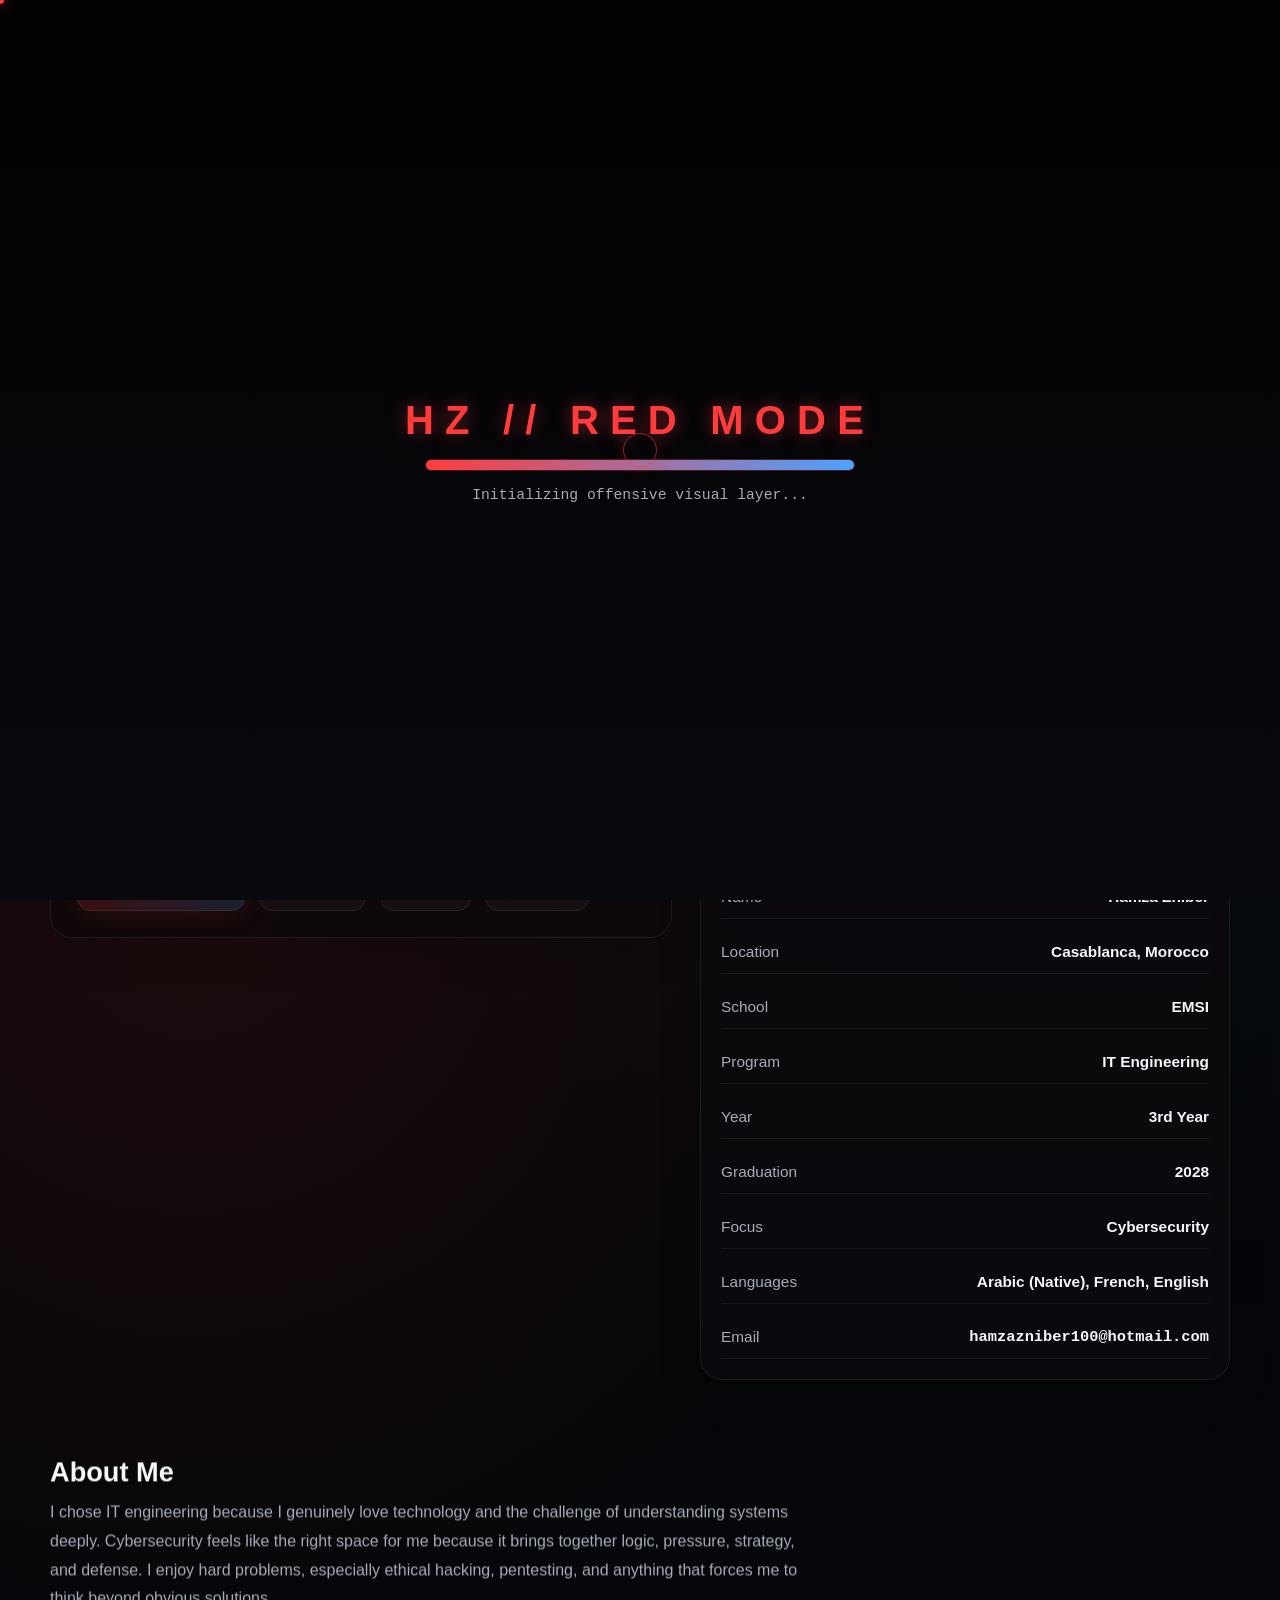
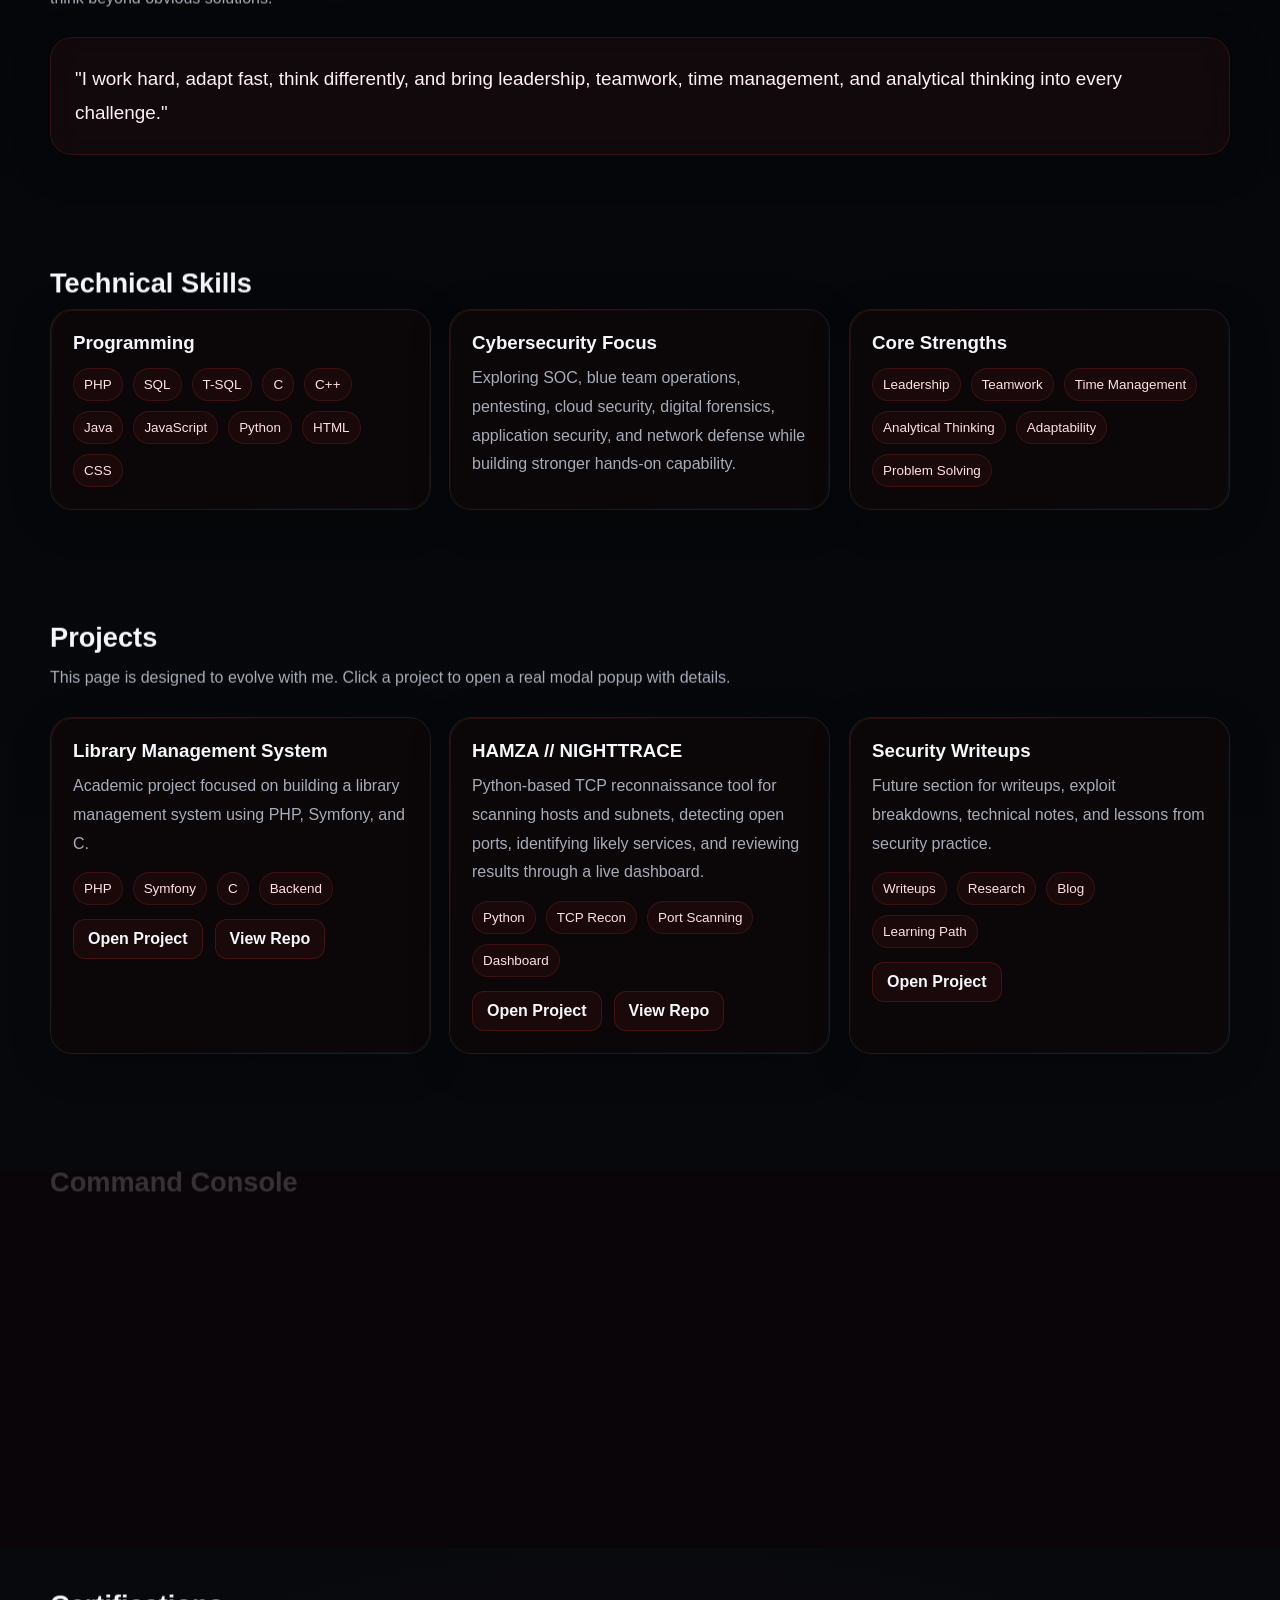
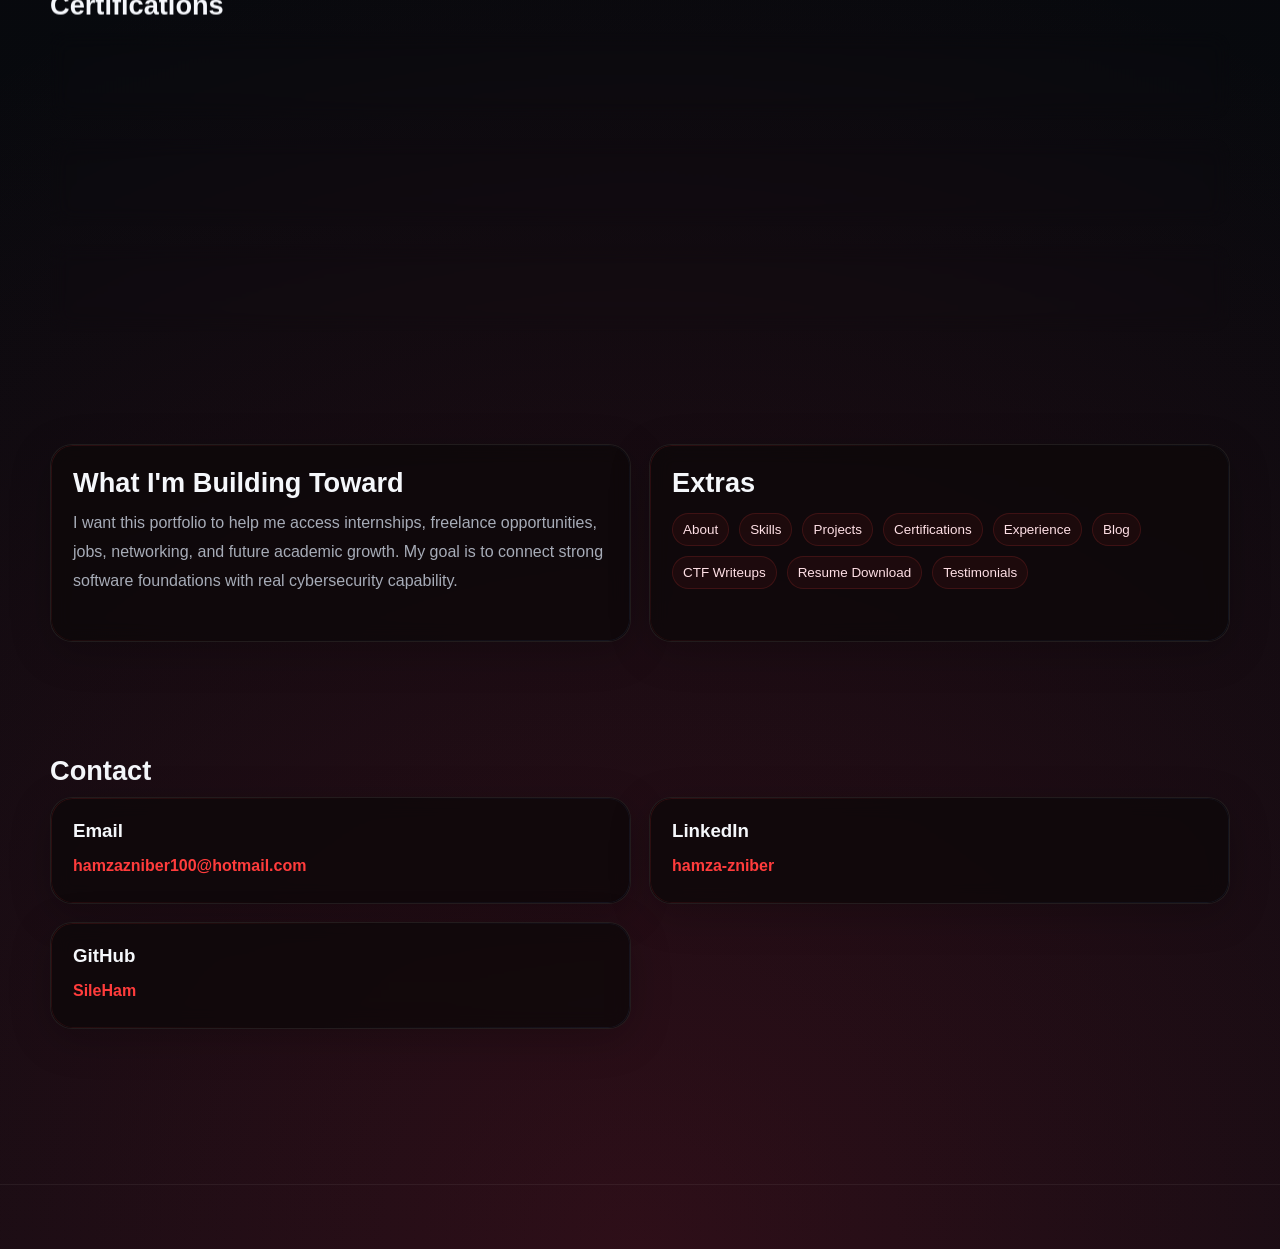
==== index.html @ 6277a5c0 "Add library repository link to portfolio" ====
﻿<!DOCTYPE html>
<html lang="en">
<head>
  <meta charset="UTF-8" />
  <meta name="viewport" content="width=device-width, initial-scale=1.0" />
  <title>Hamza Zniber | Cybersecurity Portfolio</title>
  <style>
    :root{
      --bg:#050608;
      --bg2:#0b0c10;
      --panel:rgba(14,8,10,.78);
      --panel2:rgba(20,10,13,.9);
      --line:rgba(255,60,60,.18);
      --text:#f5f7fb;
      --muted:#a7acb8;
      --red:#ff3c3c;
      --red-dark:#8f1420;
      --crimson:#d61f3f;
      --blue:#4ea1ff;
      --shadow:0 0 30px rgba(255,60,60,.16);
    }

    *{box-sizing:border-box;margin:0;padding:0}
    html{scroll-behavior:smooth}
    body{
      font-family:Inter,Segoe UI,Arial,sans-serif;
      color:var(--text);
      background:
        radial-gradient(circle at 15% 20%, rgba(255,60,60,.10), transparent 20%),
        radial-gradient(circle at 85% 10%, rgba(78,161,255,.08), transparent 20%),
        radial-gradient(circle at 50% 100%, rgba(214,31,63,.18), transparent 30%),
        linear-gradient(180deg,#030406 0%, #090b10 100%);
      overflow-x:hidden;
      cursor:none;
    }

    canvas#matrixCanvas{
      position:fixed;
      inset:0;
      z-index:-3;
      opacity:.22;
    }

    canvas#particles{
      position:fixed;
      inset:0;
      z-index:-2;
      opacity:.45;
    }

    .grid-overlay::before{
      content:"";
      position:fixed;
      inset:0;
      background-image:
        linear-gradient(rgba(255,255,255,.028) 1px, transparent 1px),
        linear-gradient(90deg, rgba(255,255,255,.028) 1px, transparent 1px);
      background-size:44px 44px;
      mask-image:linear-gradient(to bottom, rgba(0,0,0,.85), transparent);
      pointer-events:none;
      z-index:-1;
    }

    .scanlines::after{
      content:"";
      position:fixed;
      inset:0;
      background:linear-gradient(to bottom, transparent 0%, rgba(255,60,60,.03) 50%, transparent 100%);
      background-size:100% 5px;
      pointer-events:none;
      animation:scan 8s linear infinite;
      opacity:.22;
      z-index:10;
    }

    @keyframes scan{
      from{transform:translateY(-100%)}
      to{transform:translateY(100%)}
    }

    .cursor-dot,.cursor-ring{
      position:fixed;
      top:0;
      left:0;
      pointer-events:none;
      z-index:99999;
      transform:translate(-50%,-50%);
      border-radius:50%;
    }

    .cursor-dot{
      width:8px;
      height:8px;
      background:var(--red);
      box-shadow:0 0 14px rgba(255,60,60,.8);
    }

    .cursor-ring{
      width:34px;
      height:34px;
      border:1px solid rgba(255,60,60,.55);
      box-shadow:0 0 18px rgba(255,60,60,.18);
      transition:width .18s,height .18s,border-color .18s,transform .08s;
    }

    .trail{
      position:fixed;
      width:10px;
      height:10px;
      border-radius:50%;
      background:rgba(255,60,60,.22);
      pointer-events:none;
      z-index:99998;
      transform:translate(-50%,-50%);
      animation:fadeTrail .6s linear forwards;
    }

    @keyframes fadeTrail{
      to{opacity:0; transform:translate(-50%,-50%) scale(.2)}
    }

    .loading-screen{
      position:fixed;
      inset:0;
      background:linear-gradient(180deg,#020204 0%, #08090d 100%);
      z-index:9999;
      display:flex;
      align-items:center;
      justify-content:center;
      flex-direction:column;
      gap:16px;
      transition:opacity .8s ease, visibility .8s ease;
    }

    .loading-screen.hidden{
      opacity:0;
      visibility:hidden;
    }

    .loader-logo{
      font-size:clamp(1.4rem,4vw,2.5rem);
      font-weight:900;
      letter-spacing:.28em;
      color:var(--red);
      text-shadow:0 0 18px rgba(255,60,60,.5);
      animation:pulseGlow 1.5s ease-in-out infinite;
    }

    .loader-bar{
      width:min(430px,82vw);
      height:12px;
      border-radius:999px;
      overflow:hidden;
      border:1px solid rgba(255,60,60,.25);
      background:rgba(255,255,255,.04);
    }

    .loader-fill{
      width:0%;
      height:100%;
      background:linear-gradient(90deg,var(--red),var(--blue));
      box-shadow:0 0 24px rgba(255,60,60,.35);
      animation:loadBar 3.2s ease forwards;
    }

    .loader-text{
      color:var(--muted);
      font-family:ui-monospace,monospace;
      font-size:.92rem;
    }

    @keyframes loadBar{
      0%{width:0%}
      100%{width:100%}
    }

    @keyframes pulseGlow{
      0%,100%{opacity:1;text-shadow:0 0 10px rgba(255,60,60,.4)}
      50%{opacity:.8;text-shadow:0 0 24px rgba(255,60,60,.8)}
    }

    .intro-terminal{
      position:fixed;
      inset:0;
      z-index:9998;
      background:rgba(0,0,0,.95);
      display:flex;
      align-items:center;
      justify-content:center;
      padding:20px;
      transition:opacity .8s ease, visibility .8s ease;
    }

    .intro-terminal.hidden{
      opacity:0;
      visibility:hidden;
      pointer-events:none;
    }

    .terminal-box{
      width:min(920px,100%);
      min-height:430px;
      background:rgba(7,7,10,.94);
      border:1px solid rgba(255,60,60,.16);
      border-radius:18px;
      box-shadow:0 0 40px rgba(255,60,60,.08);
      overflow:hidden;
    }

    .terminal-head{
      display:flex;
      align-items:center;
      gap:8px;
      padding:14px 18px;
      border-bottom:1px solid rgba(255,255,255,.06);
      background:rgba(255,255,255,.02);
    }

    .dot{width:11px;height:11px;border-radius:50%}
    .d1{background:#ff5f57}
    .d2{background:#febc2e}
    .d3{background:#28c840}

    .terminal-body{
      padding:22px;
      font-family:ui-monospace,SFMono-Regular,Menlo,monospace;
      color:var(--red);
      line-height:1.8;
      font-size:1rem;
      white-space:pre-wrap;
    }

    .skip-btn{
      margin-top:16px;
      padding:12px 18px;
      border-radius:12px;
      background:rgba(255,60,60,.08);
      border:1px solid rgba(255,60,60,.18);
      color:var(--text);
      cursor:pointer;
      font-weight:700;
      transition:.25s;
    }

    .skip-btn:hover{transform:translateY(-2px);box-shadow:var(--shadow)}

    nav{
      position:sticky;
      top:0;
      z-index:100;
      backdrop-filter:blur(12px);
      background:rgba(4,5,8,.76);
      border-bottom:1px solid rgba(255,255,255,.06);
    }

    .nav-inner{
      max-width:1220px;
      margin:auto;
      display:flex;
      justify-content:space-between;
      align-items:center;
      padding:14px 20px;
      gap:16px;
      flex-wrap:wrap;
    }

    .brand{
      font-weight:900;
      letter-spacing:.2em;
      color:var(--red);
      text-transform:uppercase;
      text-shadow:0 0 12px rgba(255,60,60,.3);
    }

    .nav-links{
      display:flex;
      flex-wrap:wrap;
      gap:16px;
      align-items:center;
    }

    .nav-links a{
      color:var(--muted);
      text-decoration:none;
      transition:.25s;
      font-size:.95rem;
      white-space:nowrap;
    }

    .nav-links a:hover{color:var(--text)}

    .container{
      max-width:1220px;
      margin:auto;
      padding:28px 20px 100px;
      position:relative;
      z-index:2;
    }

    .hero{
      min-height:95vh;
      display:grid;
      grid-template-columns:1.08fr .92fr;
      gap:28px;
      align-items:center;
      padding:30px 0 20px;
    }

    .hero-card,.side-card,.card,.timeline-item,.quote-box,.console-wrap{
      background:var(--panel);
      border:1px solid rgba(255,255,255,.08);
      border-radius:22px;
      backdrop-filter:blur(10px);
      box-shadow:0 10px 40px rgba(0,0,0,.22);
    }

    .parallax{
      transform:translateY(0);
      transition:transform .08s linear;
      will-change:transform;
    }

    .hero-card{
      padding:26px;
      position:relative;
      overflow:hidden;
    }

    .hero-card::before{
      content:"";
      position:absolute;
      inset:0;
      background:linear-gradient(120deg, transparent, rgba(255,255,255,.05), transparent);
      transform:translateX(-100%);
      animation:shine 6s linear infinite;
    }

    @keyframes shine{
      to{transform:translateX(100%)}
    }

    .tag{
      display:inline-block;
      padding:8px 14px;
      border-radius:999px;
      border:1px solid rgba(255,60,60,.25);
      color:var(--red);
      font-size:.82rem;
      letter-spacing:.08em;
      text-transform:uppercase;
      margin-bottom:16px;
      background:rgba(255,60,60,.05);
    }

    h1{
      font-size:clamp(2.8rem,7vw,6rem);
      line-height:.92;
      margin-bottom:12px;
      letter-spacing:-.05em;
    }

    .accent{
      background:linear-gradient(90deg,var(--red),var(--blue));
      -webkit-background-clip:text;
      -webkit-text-fill-color:transparent;
    }

    .glitch{
      position:relative;
      display:inline-block;
    }

    .glitch::before,
    .glitch::after{
      content:attr(data-text);
      position:absolute;
      left:0;
      top:0;
      width:100%;
      overflow:hidden;
    }

    .glitch::before{
      color:var(--blue);
      transform:translate(2px,0);
      opacity:.35;
      clip-path:polygon(0 0,100% 0,100% 45%,0 45%);
      animation:glitch1 2.4s infinite linear alternate-reverse;
    }

    .glitch::after{
      color:var(--red);
      transform:translate(-2px,0);
      opacity:.45;
      clip-path:polygon(0 60%,100% 60%,100% 100%,0 100%);
      animation:glitch2 2.2s infinite linear alternate-reverse;
    }

    @keyframes glitch1{
      0%{transform:translate(2px,0)}
      25%{transform:translate(-2px,1px)}
      50%{transform:translate(3px,-1px)}
      100%{transform:translate(-1px,1px)}
    }

    @keyframes glitch2{
      0%{transform:translate(-2px,0)}
      25%{transform:translate(2px,-1px)}
      50%{transform:translate(-3px,1px)}
      100%{transform:translate(1px,-1px)}
    }

    .subtitle{
      color:var(--muted);
      font-size:1.08rem;
      line-height:1.8;
      max-width:740px;
    }

    .hero-cta{
      display:flex;
      flex-wrap:wrap;
      gap:14px;
      margin-top:24px;
    }

    .btn{
      text-decoration:none;
      padding:13px 18px;
      border-radius:14px;
      font-weight:800;
      transition:.25s;
      border:1px solid rgba(255,255,255,.08);
      position:relative;
      overflow:hidden;
      color:var(--text);
      display:inline-flex;
      align-items:center;
      justify-content:center;
    }
    .btn:hover{transform:translateY(-3px) scale(1.02)}

    .btn-primary{
      background:linear-gradient(90deg, rgba(255,60,60,.18), rgba(78,161,255,.16));
      box-shadow:var(--shadow);
    }

    .btn-secondary{
      background:rgba(255,255,255,.03);
    }

    .side-card{
      padding:24px;
      background:linear-gradient(180deg, rgba(15,8,10,.82), rgba(10,10,14,.94));
      position:relative;
      overflow:hidden;
    }

    .side-card::after{
      content:"";
      position:absolute;
      right:-40px;
      top:-40px;
      width:160px;
      height:160px;
      border-radius:50%;
      background:radial-gradient(circle, rgba(255,60,60,.22), transparent 70%);
      filter:blur(10px);
    }

    .stat{
      display:flex;
      justify-content:space-between;
      gap:12px;
      padding:14px 0;
      border-bottom:1px solid rgba(255,255,255,.06);
      color:var(--muted);
      font-size:.96rem;
    }

    .stat strong{
      color:var(--text);
      text-align:right;
    }

    .mono{font-family:ui-monospace,monospace}

    section{padding:56px 0}

    .section-title{
      font-size:1.7rem;
      margin-bottom:10px;
    }

    .section-sub{
      color:var(--muted);
      line-height:1.8;
      max-width:770px;
      margin-bottom:24px;
    }

    .cards{
      display:grid;
      grid-template-columns:repeat(3,minmax(0,1fr));
      gap:18px;
      perspective:1200px;
    }

    .card{
      padding:22px;
      transition:transform .15s ease, box-shadow .2s ease, border-color .2s ease;
      position:relative;
      overflow:hidden;
      transform-style:preserve-3d;
      will-change:transform;
    }

    .card::before{
      content:"";
      position:absolute;
      inset:0;
      border-radius:22px;
      padding:1px;
      background:linear-gradient(130deg, rgba(255,60,60,.35), transparent, rgba(78,161,255,.22));
      -webkit-mask:
        linear-gradient(#000 0 0) content-box,
        linear-gradient(#000 0 0);
      -webkit-mask-composite:xor;
      mask-composite:exclude;
      pointer-events:none;
      opacity:.4;
    }

    .card:hover{
      box-shadow:0 0 28px rgba(255,60,60,.1);
      border-color:rgba(255,60,60,.2);
    }

    .card h3{margin-bottom:10px}
    .card p{color:var(--muted);line-height:1.8}

    .chips{
      display:flex;
      flex-wrap:wrap;
      gap:10px;
      margin-top:14px;
    }

    .chip{
      padding:8px 10px;
      border-radius:999px;
      font-size:.84rem;
      background:rgba(255,60,60,.06);
      border:1px solid rgba(255,60,60,.15);
      color:#ffe0e6;
    }

    .timeline{
      display:grid;
      gap:18px;
    }

    .timeline-item{
      padding:20px;
      border-left:3px solid var(--red);
      border-radius:0 18px 18px 0;
    }

    .timeline-item h3{margin-bottom:6px}
    .timeline-item span{color:var(--red);font-size:.92rem}
    .timeline-item p{color:var(--muted);line-height:1.7;margin-top:10px}

    .split{
      display:grid;
      grid-template-columns:1fr 1fr;
      gap:18px;
    }

    .quote-box{
      padding:24px;
      background:rgba(255,60,60,.05);
      border:1px solid rgba(255,60,60,.14);
      font-size:1.18rem;
      line-height:1.8;
      color:#fff0f2;
    }

    .contact-grid{
      display:grid;
      grid-template-columns:repeat(2,minmax(0,1fr));
      gap:18px;
    }

    .project-link{
      color:var(--red);
      text-decoration:none;
      font-weight:700;
    }


    footer{
      padding:24px 20px 40px;
      border-top:1px solid rgba(255,255,255,.06);
      text-align:center;
      color:var(--muted);
    }

    .reveal{
      opacity:0;
      transform:translateY(24px);
      transition:all .8s ease;
    }

    .reveal.show{
      opacity:1;
      transform:translateY(0);
    }

    .console-wrap{
      margin-top:22px;
      overflow:hidden;
    }

    .console-head{
      display:flex;
      gap:8px;
      padding:12px 16px;
      border-bottom:1px solid rgba(255,255,255,.06);
      background:rgba(255,255,255,.02);
    }

    .console-body{
      padding:16px;
      font-family:ui-monospace,monospace;
      min-height:220px;
      color:#ffd7dd;
      background:rgba(0,0,0,.18);
    }

    .console-output{
      white-space:pre-wrap;
      line-height:1.7;
      margin-bottom:12px;
    }

    .console-input-line{
      display:flex;
      align-items:center;
      gap:10px;
      color:var(--red);
    }

    .console-input{
      flex:1;
      background:transparent;
      border:none;
      outline:none;
      color:#fff;
      font-family:ui-monospace,monospace;
      font-size:1rem;
      cursor:text;
    }

    .modal{
      position:fixed;
      inset:0;
      background:rgba(0,0,0,.76);
      display:flex;
      align-items:center;
      justify-content:center;
      padding:20px;
      z-index:10000;
      opacity:0;
      visibility:hidden;
      transition:.25s;
    }

    .modal.show{
      opacity:1;
      visibility:visible;
    }

    .modal-content{
      width:min(760px,100%);
      background:linear-gradient(180deg, rgba(16,9,12,.96), rgba(8,8,12,.98));
      border:1px solid rgba(255,60,60,.18);
      border-radius:22px;
      padding:24px;
      box-shadow:0 0 40px rgba(255,60,60,.12);
      position:relative;
    }

    .modal-close{
      position:absolute;
      top:14px;
      right:14px;
      background:rgba(255,255,255,.04);
      border:1px solid rgba(255,255,255,.08);
      color:var(--text);
      width:40px;
      height:40px;
      border-radius:50%;
      cursor:pointer;
      font-size:1.1rem;
    }

    .modal-content h3{
      margin-bottom:10px;
      font-size:1.5rem;
    }

    .modal-content p{
      color:var(--muted);
      line-height:1.8;
      margin-bottom:12px;
    }

    .open-modal{
      margin-top:14px;
      display:inline-block;
      padding:10px 14px;
      border-radius:12px;
      border:1px solid rgba(255,60,60,.18);
      color:var(--text);
      background:rgba(255,60,60,.06);
      text-decoration:none;
      font-weight:700;
    }

    .project-actions{
      display:flex;
      flex-wrap:wrap;
      gap:12px;
      margin-top:14px;
    }

    .project-actions .open-modal{
      margin-top:0;
    }

    .profile-card{
      padding:20px;
      display:flex;
      flex-direction:column;
      gap:18px;
      background:linear-gradient(180deg, rgba(15,8,10,.88), rgba(10,10,14,.96));
    }

    .profile-frame{
      position:relative;
      border-radius:24px;
      padding:14px;
      background:
        linear-gradient(145deg, rgba(255,60,60,.18), rgba(78,161,255,.08)),
        rgba(255,255,255,.02);
      border:1px solid rgba(255,255,255,.08);
      box-shadow:
        0 0 30px rgba(255,60,60,.10),
        inset 0 1px 0 rgba(255,255,255,.05);
      overflow:hidden;
      transition:box-shadow .25s ease, transform .25s ease, border-color .25s ease;
    }

    .profile-photo-wrap{
      position:relative;
      border-radius:18px;
      overflow:hidden;
      min-height:500px;
      background:
        linear-gradient(180deg, rgba(0,0,0,.10), rgba(0,0,0,.46)),
        radial-gradient(circle at top, rgba(255,60,60,.08), transparent 42%),
        #0b0c10;
      border:1px solid rgba(255,255,255,.06);
      display:flex;
      align-items:center;
      justify-content:center;
    }

    .profile-photo{
      width:100%;
      height:100%;
      max-height:700px;
      object-fit:contain;
      object-position:center center;
      display:block;
      filter:grayscale(100%) contrast(1.10) brightness(.88);
      transform:scale(1.015);
    }

    .profile-placeholder{
      display:none;
      position:relative;
      z-index:2;
      flex-direction:column;
      align-items:center;
      justify-content:center;
      gap:8px;
      text-align:center;
      text-transform:uppercase;
      letter-spacing:.12em;
      color:rgba(245,247,251,.9);
      padding:24px;
    }

    .profile-placeholder span{
      font-size:.78rem;
      color:var(--muted);
    }

    .profile-placeholder strong{
      font-size:1rem;
    }

    .profile-photo-wrap.is-placeholder .profile-placeholder{
      display:flex;
    }

    .profile-photo-wrap::before{
      content:"";
      position:absolute;
      inset:0;
      background:
        linear-gradient(180deg, rgba(5,6,8,.02) 0%, rgba(5,6,8,.18) 32%, rgba(5,6,8,.42) 100%),
        radial-gradient(circle at 50% 26%, transparent 0 20%, rgba(0,0,0,.18) 56%, rgba(0,0,0,.34) 100%);
      pointer-events:none;
      z-index:1;
    }

    .profile-photo-wrap::after{
      content:"";
      position:absolute;
      inset:0;
      background:
        linear-gradient(90deg, rgba(0,0,0,.28), transparent 24%, transparent 76%, rgba(0,0,0,.30)),
        linear-gradient(180deg, rgba(255,60,60,.05), transparent 30%, transparent 70%, rgba(0,0,0,.22));
      pointer-events:none;
      z-index:1;
    }

    .profile-badge{
      position:absolute;
      left:16px;
      bottom:16px;
      z-index:2;
      padding:10px 14px;
      border-radius:999px;
      background:rgba(8,10,14,.84);
      border:1px solid rgba(255,60,60,.22);
      backdrop-filter:blur(10px);
      color:var(--text);
      font-size:.82rem;
      letter-spacing:.06em;
      text-transform:uppercase;
      box-shadow:0 0 20px rgba(255,60,60,.10);
    }

    .profile-meta{
      display:grid;
      gap:12px;
    }

    .profile-line{
      display:flex;
      justify-content:space-between;
      gap:12px;
      padding:12px 0;
      border-bottom:1px solid rgba(255,255,255,.06);
      color:var(--muted);
      font-size:.96rem;
    }

    .profile-line strong{
      color:var(--text);
      text-align:right;
    }

    @media (hover:hover) and (pointer:fine){
      .profile-frame:hover{
        transform:translateY(-4px);
        border-color:rgba(255,60,60,.18);
        box-shadow:
          0 0 36px rgba(255,60,60,.18),
          0 0 80px rgba(255,60,60,.08),
          inset 0 1px 0 rgba(255,255,255,.06);
      }

      .profile-frame:hover .profile-badge{
        box-shadow:
          0 0 22px rgba(255,60,60,.16),
          0 0 40px rgba(255,60,60,.08);
      }
    }

    @media (max-width:980px){
      body{cursor:auto}
      .cursor-dot,.cursor-ring{display:none}
      .nav-inner{
        align-items:flex-start;
      }
      .nav-links{
        width:100%;
        justify-content:space-between;
        gap:12px;
      }
      .hero,.cards,.split,.contact-grid{
        grid-template-columns:1fr;
      }
      .hero{
        min-height:auto;
      }
      .hero-cta .btn{
        flex:1 1 calc(50% - 7px);
      }
      .terminal-box{min-height:360px}
      .profile-photo-wrap{min-height:360px}
      .console-input-line{
        flex-wrap:wrap;
      }
    }

    @media (max-width:640px){
      .container{
        padding:20px 14px 72px;
      }
      .nav-inner{
        padding:12px 14px;
      }
      .brand{
        font-size:.88rem;
        letter-spacing:.14em;
      }
      .nav-links{
        width:100%;
        flex-wrap:nowrap;
        overflow-x:auto;
        padding-bottom:4px;
        scrollbar-width:none;
      }
      .nav-links::-webkit-scrollbar{
        display:none;
      }
      .nav-links a{
        font-size:.88rem;
      }
      .hero{
        gap:18px;
        padding:10px 0 0;
      }
      .hero-card,
      .profile-card,
      .card,
      .timeline-item,
      .quote-box,
      .console-wrap,
      .modal-content{
        border-radius:18px;
      }
      .hero-card,
      .profile-card,
      .card,
      .timeline-item,
      .quote-box,
      .modal-content{
        padding:18px;
      }
      .tag{
        font-size:.76rem;
        margin-bottom:12px;
      }
      .subtitle,
      .section-sub,
      .card p,
      .timeline-item p,
      .modal-content p{
        font-size:.98rem;
      }
      .section-title{
        font-size:1.4rem;
      }
      .hero-cta{
        gap:10px;
      }
      .hero-cta .btn{
        width:100%;
        flex-basis:100%;
      }
      .profile-frame{
        padding:10px;
      }
      .profile-photo-wrap{
        min-height:300px;
      }
      .profile-badge{
        left:12px;
        right:12px;
        bottom:12px;
        text-align:center;
      }
      .profile-line{
        flex-direction:column;
        align-items:flex-start;
      }
      .profile-line strong{
        text-align:left;
      }
      .console-body{
        min-height:190px;
        padding:14px;
      }
      .console-input-line{
        flex-direction:column;
        align-items:flex-start;
      }
      .console-input{
        width:100%;
      }
      .modal{
        padding:12px;
      }
      .modal-content{
        width:100%;
      }
      .modal-close{
        top:10px;
        right:10px;
      }
    }
  </style>
</head>
<body class="grid-overlay scanlines">
  <canvas id="matrixCanvas"></canvas>
  <canvas id="particles"></canvas>

  <div class="cursor-dot" id="cursorDot"></div>
  <div class="cursor-ring" id="cursorRing"></div>

  <div class="loading-screen" id="loadingScreen">
    <div class="loader-logo">HZ // RED MODE</div>
    <div class="loader-bar"><div class="loader-fill"></div></div>
    <div class="loader-text" id="loaderText">Initializing offensive visual layer...</div>
  </div>

  <div class="intro-terminal" id="introTerminal">
    <div>
      <div class="terminal-box">
        <div class="terminal-head">
          <span class="dot d1"></span>
          <span class="dot d2"></span>
          <span class="dot d3"></span>
        </div>
        <div class="terminal-body" id="terminalText"></div>
      </div>
      <button class="skip-btn" onclick="skipIntro()">Enter Portfolio</button>
    </div>
  </div>

  <div class="modal" id="projectModal">
    <div class="modal-content">
      <button class="modal-close" onclick="closeModal()">&times;</button>
      <h3 id="modalTitle">Project Title</h3>
      <p id="modalDesc"></p>
      <div class="chips" id="modalChips"></div>
    </div>
  </div>

  <nav>
    <div class="nav-inner">
      <div class="brand">HZ // RED CYBER</div>
      <div class="nav-links">
        <a href="#about">About</a>
        <a href="#skills">Skills</a>
        <a href="#projects">Projects</a>
        <a href="#console">Console</a>
        <a href="#contact">Contact</a>
      </div>
    </div>
  </nav>

  <main class="container">
    <section class="hero reveal parallax" data-speed="0.18">
      <div class="hero-card">
        <div class="tag">IT Engineering Student | Cybersecurity Path</div>
        <h1><span class="glitch" data-text="Hamza">Hamza</span> <span class="accent">Zniber</span></h1>
        <p class="subtitle">
          Third-year IT engineering student based in Casablanca, building a bold future in cybersecurity through
          technical projects, problem-solving, and a deep interest in SOC operations, blue team workflows,
          pentesting, cloud security, digital forensics, and network defense.
        </p>
        <div class="hero-cta">
          <a class="btn btn-primary" href="#projects">Explore My Work</a>
          <a class="btn btn-secondary" href="mailto:hamzazniber100@hotmail.com">Email Me</a>
          <a class="btn btn-secondary" href="https://github.com/SileHam" target="_blank">GitHub</a>
          <a class="btn btn-secondary" href="https://www.linkedin.com/in/hamza-zniber/" target="_blank">LinkedIn</a>
        </div>
      </div>

      <div class="side-card profile-card">
        <div class="profile-frame">
          <div class="profile-photo-wrap">
            <div class="profile-placeholder" aria-hidden="true">
              <span>Profile Photo</span>
              <strong>Unavailable</strong>
            </div>
            <img class="profile-photo" src="PDP.jpg" alt="Portrait of Hamza Zniber" onerror="this.remove(); this.parentElement.classList.add('is-placeholder');">
            <div class="profile-badge">Cybersecurity Portfolio</div>
          </div>
        </div>

        <div class="profile-meta">
          <div class="profile-line"><span>Name</span><strong>Hamza Zniber</strong></div>
          <div class="profile-line"><span>Location</span><strong>Casablanca, Morocco</strong></div>
          <div class="profile-line"><span>School</span><strong>EMSI</strong></div>
          <div class="profile-line"><span>Program</span><strong>IT Engineering</strong></div>
          <div class="profile-line"><span>Year</span><strong>3rd Year</strong></div>
          <div class="profile-line"><span>Graduation</span><strong>2028</strong></div>
          <div class="profile-line"><span>Focus</span><strong>Cybersecurity</strong></div>
          <div class="profile-line"><span>Languages</span><strong>Arabic (Native), French, English</strong></div>
          <div class="profile-line"><span>Email</span><strong class="mono">hamzazniber100@hotmail.com</strong></div>
        </div>
      </div>
    </section>

    <section id="about" class="reveal parallax" data-speed="0.12">
      <h2 class="section-title">About Me</h2>

      <p class="section-sub">
        I chose IT engineering because I genuinely love technology and the challenge of understanding systems deeply.
        Cybersecurity feels like the right space for me because it brings together logic, pressure, strategy, and defense.
        I enjoy hard problems, especially ethical hacking, pentesting, and anything that forces me to think beyond obvious solutions.
      </p>

      <div class="quote-box">
        "I work hard, adapt fast, think differently, and bring leadership, teamwork, time management, and analytical thinking into every challenge."
      </div>
    </section>

    <section id="skills" class="reveal parallax" data-speed="0.10">
      <h2 class="section-title">Technical Skills</h2>

      <div class="cards">
        <div class="card tilt-card">
          <h3>Programming</h3>
          <div class="chips">
            <span class="chip">PHP</span>
            <span class="chip">SQL</span>
            <span class="chip">T-SQL</span>
            <span class="chip">C</span>
            <span class="chip">C++</span>
            <span class="chip">Java</span>
            <span class="chip">JavaScript</span>
            <span class="chip">Python</span>
            <span class="chip">HTML</span>
            <span class="chip">CSS</span>
          </div>
        </div>

        <div class="card tilt-card">
          <h3>Cybersecurity Focus</h3>
          <p>
            Exploring SOC, blue team operations, pentesting, cloud security, digital forensics,
            application security, and network defense while building stronger hands-on capability.
          </p>
        </div>

        <div class="card tilt-card">
          <h3>Core Strengths</h3>
          <div class="chips">
            <span class="chip">Leadership</span>
            <span class="chip">Teamwork</span>
            <span class="chip">Time Management</span>
            <span class="chip">Analytical Thinking</span>
            <span class="chip">Adaptability</span>
            <span class="chip">Problem Solving</span>
          </div>
        </div>

      </div>
    </section>

    <section id="projects" class="reveal parallax" data-speed="0.14">
      <h2 class="section-title">Projects</h2>

      <p class="section-sub">
        This page is designed to evolve with me. Click a project to open a real modal popup with details.
      </p>

      <div class="cards">
        <div class="card tilt-card">
          <h3>Library Management System</h3>
          <p>
            Academic project focused on building a library management system using PHP, Symfony, and C.
          </p>
          <div class="chips">
            <span class="chip">PHP</span>
            <span class="chip">Symfony</span>
            <span class="chip">C</span>
            <span class="chip">Backend</span>
          </div>
          <div class="project-actions">
            <a href="#" class="open-modal" onclick="openProject('Library Management System', 'A library management project built to handle organization, records, and backend structure using PHP, Symfony, and C. This project strengthened system design, logic flow, and data handling skills. It can later be expanded with screenshots, GitHub links, features, and technical architecture.', ['PHP','Symfony','C','Backend Logic','Academic Project']); return false;">Open Project</a>
            <a href="https://github.com/SileHam/Bibliotheque_symfony.git" class="open-modal" target="_blank" rel="noopener noreferrer">View Repo</a>
          </div>
        </div>

        <div class="card tilt-card">
          <h3>HAMZA // NIGHTTRACE</h3>
          <p>
            Python-based TCP reconnaissance tool for scanning hosts and subnets, detecting open ports, identifying likely services, and reviewing results through a live dashboard.
          </p>
          <div class="chips">
            <span class="chip">Python</span>
            <span class="chip">TCP Recon</span>
            <span class="chip">Port Scanning</span>
            <span class="chip">Dashboard</span>
          </div>
          <div class="project-actions">
            <a href="#" class="open-modal" onclick="openProject('HAMZA // NIGHTTRACE', 'HAMZA // NIGHTTRACE is a Python-based TCP reconnaissance tool built to scan hosts and subnets, detect open ports, identify likely services, generate OS hints, and review results through a live dashboard. It reflects hands-on work in network reconnaissance, service analysis, and practical security tooling.', ['Python','TCP Recon','Port Scanning','Service Detection','OS Hints','Live Dashboard']); return false;">Open Project</a>
            <a href="https://github.com/SileHam/hamza-nighttrace" class="open-modal" target="_blank" rel="noopener noreferrer">View Repo</a>
          </div>
        </div>

        <div class="card tilt-card">
          <h3>Security Writeups</h3>
          <p>
            Future section for writeups, exploit breakdowns, technical notes, and lessons from security practice.
          </p>
          <div class="chips">
            <span class="chip">Writeups</span>
            <span class="chip">Research</span>
            <span class="chip">Blog</span>
            <span class="chip">Learning Path</span>
          </div>
          <a href="#" class="open-modal" onclick="openProject('Security Writeups', 'A future hub for your security knowledge. Use it for CTF writeups, vulnerability analysis, reverse engineering notes, defensive insights, and short articles that show how you think through technical problems. This will make your portfolio much stronger for recruiters and internship applications.', ['Writeups','Research','Blog','Security Notes']); return false;">Open Project</a>
        </div>
      </div>
    </section>

    <section id="console" class="reveal parallax" data-speed="0.09">
      <h2 class="section-title">Command Console</h2>

      <div class="console-wrap">
        <div class="console-head">
          <span class="dot d1"></span>
          <span class="dot d2"></span>
          <span class="dot d3"></span>
        </div>
        <div class="console-body">
          <div class="console-output" id="consoleOutput">Type <strong>help</strong> to explore commands.</div>
          <div class="console-input-line">
            <span>hamza@portfolio:~$</span>
            <input id="consoleInput" class="console-input" type="text" autocomplete="off" spellcheck="false" />
          </div>
        </div>
      </div>
    </section>

    <section id="certifications" class="reveal parallax" data-speed="0.11">
      <h2 class="section-title">Certifications</h2>

      <div class="timeline">
        <div class="timeline-item">
          <h3>Object-Oriented Programming in C++ - EPFL</h3>
          <span>Issued Dec 2025 | Credential ID: E4AC9MM87BDW</span>
        </div>
        <div class="timeline-item">
          <h3>JavaScript, jQuery, and JSON - University of Michigan</h3>
          <span>Issued Dec 2025 | Credential ID: 9CICCCM0WZZT</span>
        </div>
        <div class="timeline-item">
          <h3>The Foundations of Cybersecurity - Kennesaw State University</h3>
          <span>Issued Mar 2026 | Credential ID: BMIMCLU0WZEO</span>
        </div>
      </div>
    </section>

    <section class="reveal parallax" data-speed="0.08">
      <div class="split">
        <div class="card tilt-card">
          <h2 class="section-title">What I'm Building Toward</h2>
          <p class="section-sub">
            I want this portfolio to help me access internships, freelance opportunities, jobs,
            networking, and future academic growth. My goal is to connect strong software foundations
            with real cybersecurity capability.
          </p>
        </div>

        <div class="card tilt-card">
          <h2 class="section-title">Extras</h2>
          <div class="chips">
            <span class="chip">About</span>
            <span class="chip">Skills</span>
            <span class="chip">Projects</span>
            <span class="chip">Certifications</span>
            <span class="chip">Experience</span>
            <span class="chip">Blog</span>
            <span class="chip">CTF Writeups</span>
            <span class="chip">Resume Download</span>
            <span class="chip">Testimonials</span>
          </div>
        </div>
      </div>
    </section>

    <section id="contact" class="reveal parallax" data-speed="0.12">
      <h2 class="section-title">Contact</h2>

      <div class="contact-grid">
        <div class="card tilt-card">
          <h3>Email</h3>
          <p><a class="project-link" href="mailto:hamzazniber100@hotmail.com">hamzazniber100@hotmail.com</a></p>
        </div>
        <div class="card tilt-card">
          <h3>LinkedIn</h3>
          <p><a class="project-link" href="https://www.linkedin.com/in/hamza-zniber/" target="_blank">hamza-zniber</a></p>
        </div>
        <div class="card tilt-card">
          <h3>GitHub</h3>
          <p><a class="project-link" href="https://github.com/SileHam" target="_blank">SileHam</a></p>
        </div>
      </div>
    </section>
  </main>
  <footer></footer>

  <script>
    const hasFinePointer = window.matchMedia("(hover: hover) and (pointer: fine)").matches;
    const isPhoneViewport = window.matchMedia("(max-width: 640px)").matches;
    const terminalLines = [
      "[BOOT] Initializing red interface...",
      "[SYS] Loading encrypted identity modules...",
      "[OK] User detected: Hamza Zniber",
      "[OK] Role detected: IT Engineering Student",
      "[OK] Target path: Cybersecurity",
      "[OK] Matrix rain activated...",
      "[OK] Cursor trail engaged...",
      "[OK] Command console online...",
      "[ACCESS GRANTED] Welcome to the portfolio."
    ];

    let lineIndex = 0;
    const terminalText = document.getElementById("terminalText");

    function typeTerminalLine() {
      if (lineIndex >= terminalLines.length) return;
      const line = terminalLines[lineIndex];
      let charIndex = 0;
      const p = document.createElement("div");
      terminalText.appendChild(p);

      const typer = setInterval(() => {
        p.textContent += line.charAt(charIndex);
        charIndex++;
        if (charIndex >= line.length) {
          clearInterval(typer);
          lineIndex++;
          setTimeout(typeTerminalLine, 220);
        }
      }, 24);
    }

    function skipIntro(){
      document.getElementById("introTerminal").classList.add("hidden");
    }

    window.addEventListener("load", () => {
      const loaderTexts = [
        "Initializing offensive visual layer...",
        "Injecting matrix module...",
        "Booting terminal interface...",
        "Activating red cyber shell..."
      ];
      let i = 0;
      const loaderText = document.getElementById("loaderText");
      const textInterval = setInterval(() => {
        i = (i + 1) % loaderTexts.length;
        loaderText.textContent = loaderTexts[i];
      }, 700);

      setTimeout(() => {
        clearInterval(textInterval);
        document.getElementById("loadingScreen").classList.add("hidden");
        typeTerminalLine();
      }, 3400);

      setTimeout(() => {
        document.getElementById("introTerminal").classList.add("hidden");
      }, 8200);
    });

    const observer = new IntersectionObserver((entries) => {
      entries.forEach(entry => {
        if(entry.isIntersecting){
          entry.target.classList.add("show");
        }
      });
    }, { threshold: 0.12 });

    document.querySelectorAll('.reveal').forEach(el => observer.observe(el));

    function openProject(title, desc, chips){
      document.getElementById('modalTitle').textContent = title;
      document.getElementById('modalDesc').textContent = desc;
      const chipsWrap = document.getElementById('modalChips');
      chipsWrap.innerHTML = '';
      chips.forEach(ch => {
        const span = document.createElement('span');
        span.className = 'chip';
        span.textContent = ch;
        chipsWrap.appendChild(span);
      });
      document.getElementById('projectModal').classList.add('show');
    }

    function closeModal(){
      document.getElementById('projectModal').classList.remove('show');
    }

    document.getElementById('projectModal').addEventListener('click', (e) => {
      if(e.target.id === 'projectModal') closeModal();
    });

    const consoleInput = document.getElementById('consoleInput');
    const consoleOutput = document.getElementById('consoleOutput');

    function appendConsole(text){
      consoleOutput.innerHTML += "\\n" + text;
      consoleOutput.scrollTop = consoleOutput.scrollHeight;
    }

    consoleInput.addEventListener('keydown', function(e){
      if(e.key === 'Enter'){
        const cmd = this.value.trim().toLowerCase();
        appendConsole("\\n> " + cmd);

        if(cmd === 'help'){
          appendConsole("Available commands:\\n- help\\n- cv\\n- projects\\n- contact\\n- clear");
        } else if(cmd === 'cv'){
          appendConsole("CV module ready. Replace this with your CV PDF link later.");
        } else if(cmd === 'projects'){
          appendConsole("Projects:\\n1. Library Management System\\n2. HAMZA // NIGHTTRACE\\n3. Security Writeups");
          document.getElementById('projects').scrollIntoView({behavior:'smooth'});
        } else if(cmd === 'contact'){
          appendConsole("Email: hamzazniber100@hotmail.com\\nGitHub: github.com/SileHam\\nLinkedIn: linkedin.com/in/hamza-zniber");
          document.getElementById('contact').scrollIntoView({behavior:'smooth'});
        } else if(cmd === 'clear'){
          consoleOutput.innerHTML = "Type <strong>help</strong> to explore commands.";
        } else if(cmd){
          appendConsole("Command not found. Type help.");
        }

        this.value = '';
      }
    });

    const cards = document.querySelectorAll('.tilt-card');
    if (hasFinePointer) {
      cards.forEach(card => {
        card.addEventListener('mousemove', e => {
          const rect = card.getBoundingClientRect();
          const x = e.clientX - rect.left;
          const y = e.clientY - rect.top;
          const midX = rect.width / 2;
          const midY = rect.height / 2;
          const rotateX = ((y - midY) / midY) * -8;
          const rotateY = ((x - midX) / midX) * 8;
          card.style.transform = `rotateX(${rotateX}deg) rotateY(${rotateY}deg) translateY(-4px)`;
        });
        card.addEventListener('mouseleave', () => {
          card.style.transform = 'rotateX(0deg) rotateY(0deg) translateY(0)';
        });
      });
    }

    if (!isPhoneViewport) {
      window.addEventListener('scroll', () => {
        const scrollY = window.scrollY;
        document.querySelectorAll('.parallax').forEach(el => {
          const speed = parseFloat(el.dataset.speed || 0.1);
          el.style.transform = `translateY(${scrollY * speed * -0.15}px)`;
        });
      });
    }

    const cursorDot = document.getElementById('cursorDot');
    const cursorRing = document.getElementById('cursorRing');
    let ringX = window.innerWidth / 2, ringY = window.innerHeight / 2;
    let mouseX = ringX, mouseY = ringY;

    if (hasFinePointer) {
      window.addEventListener('mousemove', e => {
        mouseX = e.clientX;
        mouseY = e.clientY;
        cursorDot.style.left = mouseX + 'px';
        cursorDot.style.top = mouseY + 'px';

        const trail = document.createElement('div');
        trail.className = 'trail';
        trail.style.left = mouseX + 'px';
        trail.style.top = mouseY + 'px';
        document.body.appendChild(trail);
        setTimeout(() => trail.remove(), 600);
      });

      function animateCursor(){
        ringX += (mouseX - ringX) * 0.16;
        ringY += (mouseY - ringY) * 0.16;
        cursorRing.style.left = ringX + 'px';
        cursorRing.style.top = ringY + 'px';
        requestAnimationFrame(animateCursor);
      }

      animateCursor();

      document.querySelectorAll('a, button, .card, .console-input').forEach(el => {
        el.addEventListener('mouseenter', () => {
          cursorRing.style.width = '48px';
          cursorRing.style.height = '48px';
        });
        el.addEventListener('mouseleave', () => {
          cursorRing.style.width = '34px';
          cursorRing.style.height = '34px';
        });
      });
    }
    const matrixCanvas = document.getElementById("matrixCanvas");
    const mtx = matrixCanvas.getContext("2d");
    let drops = [];
    let fontSize = 16;
    const letters = "01{}[]<>$#@/\\|ABCDEFGHIJKLMNOPQRSTUVWXYZ";

    function resizeMatrix(){
      matrixCanvas.width = window.innerWidth;
      matrixCanvas.height = window.innerHeight;
      const columns = Math.floor(matrixCanvas.width / fontSize);
      drops = Array(columns).fill(1);
    }

    function drawMatrix(){
      mtx.fillStyle = "rgba(3,4,6,0.08)";
      mtx.fillRect(0, 0, matrixCanvas.width, matrixCanvas.height);
      mtx.fillStyle = "#ff3c3c";
      mtx.font = fontSize + "px monospace";

      for(let i = 0; i < drops.length; i++){
        const text = letters[Math.floor(Math.random() * letters.length)];
        mtx.fillText(text, i * fontSize, drops[i] * fontSize);

        if(drops[i] * fontSize > matrixCanvas.height && Math.random() > 0.975){
          drops[i] = 0;
        }
        drops[i]++;
      }
    }

    resizeMatrix();
    setInterval(drawMatrix, 60);

    const pCanvas = document.getElementById("particles");
    const ctx = pCanvas.getContext("2d");
    let particles = [];

    function resizeParticles(){
      pCanvas.width = window.innerWidth;
      pCanvas.height = window.innerHeight;
    }

    function createParticles(){
      particles = [];
      const count = Math.floor(window.innerWidth / 16);
      for(let i=0;i<count;i++){
        particles.push({
          x: Math.random() * pCanvas.width,
          y: Math.random() * pCanvas.height,
          r: Math.random() * 2 + 0.5,
          dx: (Math.random() - 0.5) * 0.28,
          dy: (Math.random() - 0.5) * 0.28,
          a: Math.random() * 0.45 + 0.12
        });
      }
    }

    function animateParticles(){
      ctx.clearRect(0,0,pCanvas.width,pCanvas.height);
      for(const p of particles){
        p.x += p.dx;
        p.y += p.dy;

        if(p.x < 0 || p.x > pCanvas.width) p.dx *= -1;
        if(p.y < 0 || p.y > pCanvas.height) p.dy *= -1;

        ctx.beginPath();
        ctx.arc(p.x,p.y,p.r,0,Math.PI*2);
        ctx.fillStyle = `rgba(255,60,60,${p.a})`;
        ctx.fill();
      }

      for(let i=0;i<particles.length;i++){
        for(let j=i+1;j<particles.length;j++){
          const dx = particles[i].x - particles[j].x;
          const dy = particles[i].y - particles[j].y;
          const dist = Math.sqrt(dx*dx + dy*dy);
          if(dist < 110){
            ctx.beginPath();
            ctx.moveTo(particles[i].x, particles[i].y);
            ctx.lineTo(particles[j].x, particles[j].y);
            ctx.strokeStyle = `rgba(78,161,255,${0.06 - dist/2200})`;
            ctx.lineWidth = 1;
            ctx.stroke();
          }
        }
      }
      requestAnimationFrame(animateParticles);
    }

    resizeParticles();
    createParticles();
    animateParticles();

    window.addEventListener("resize", () => {
      resizeMatrix();
      resizeParticles();
      createParticles();
    });
  </script>
</body>
</html>
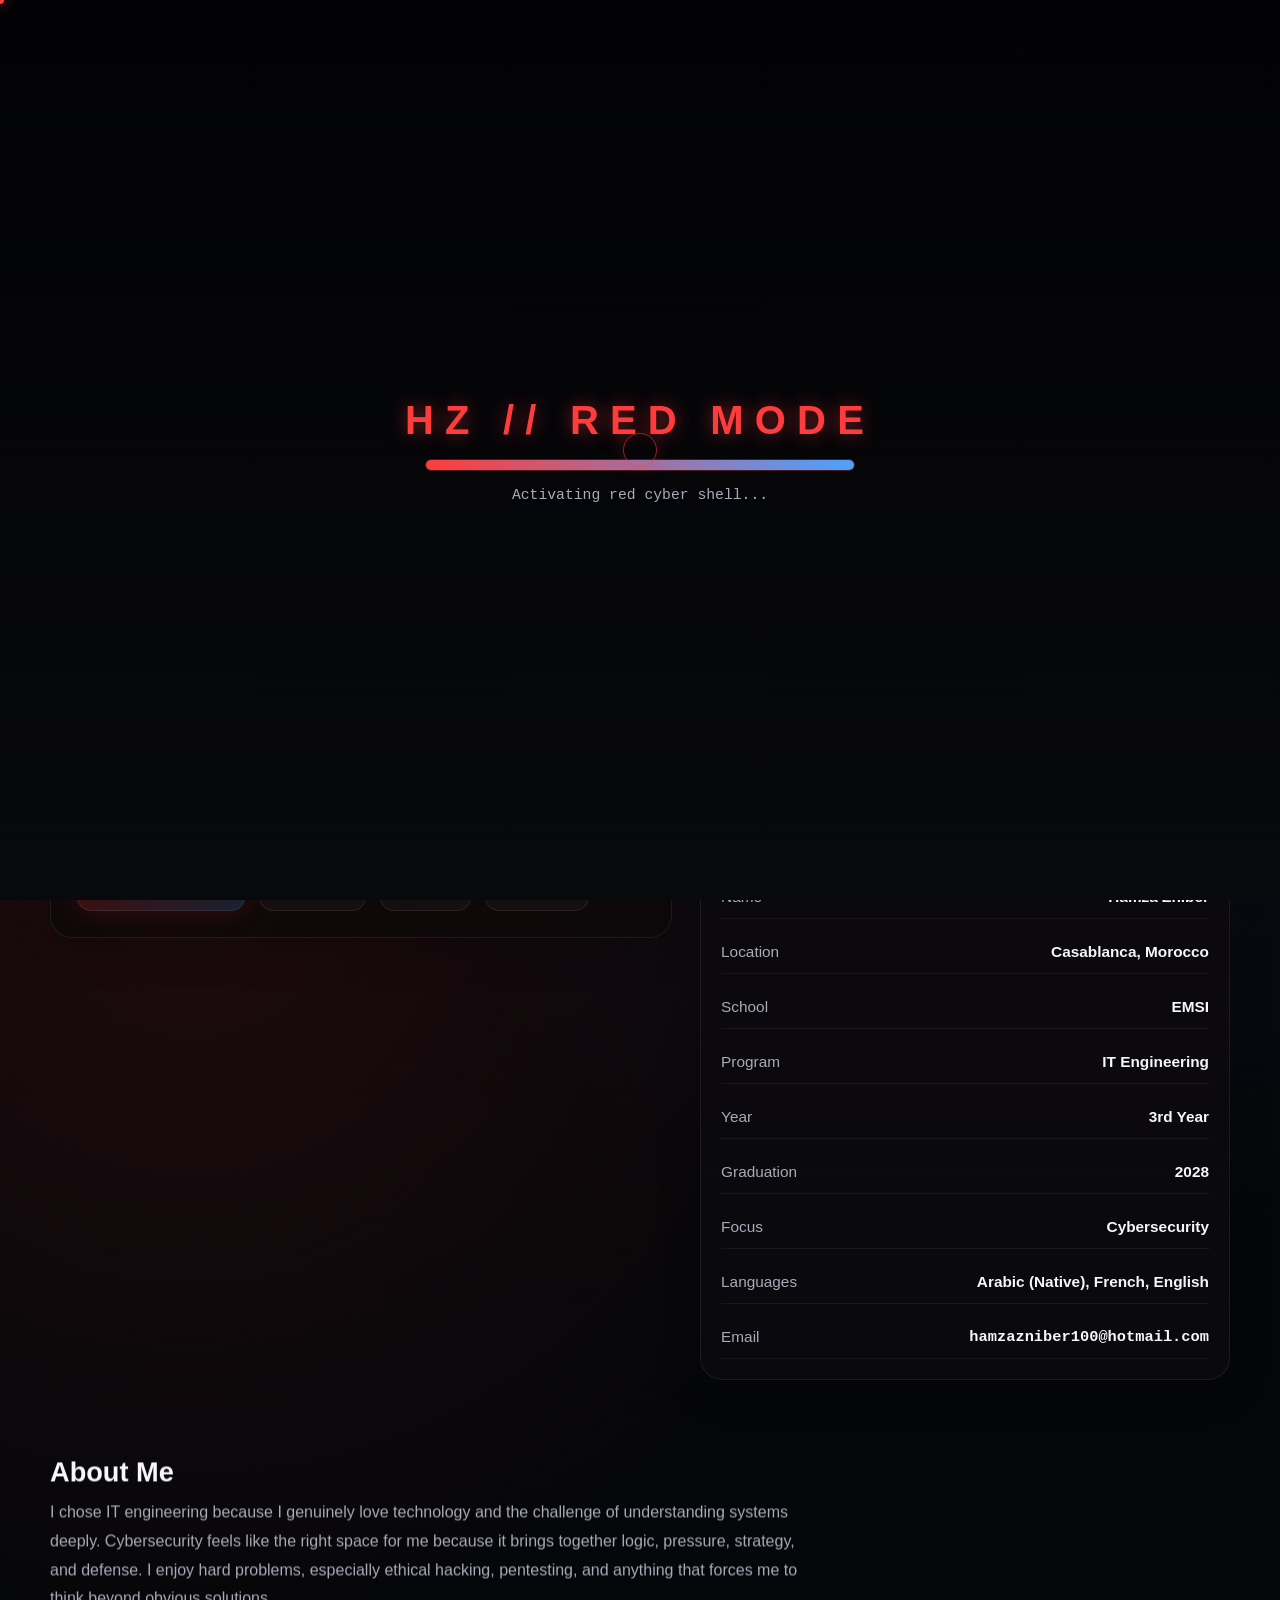
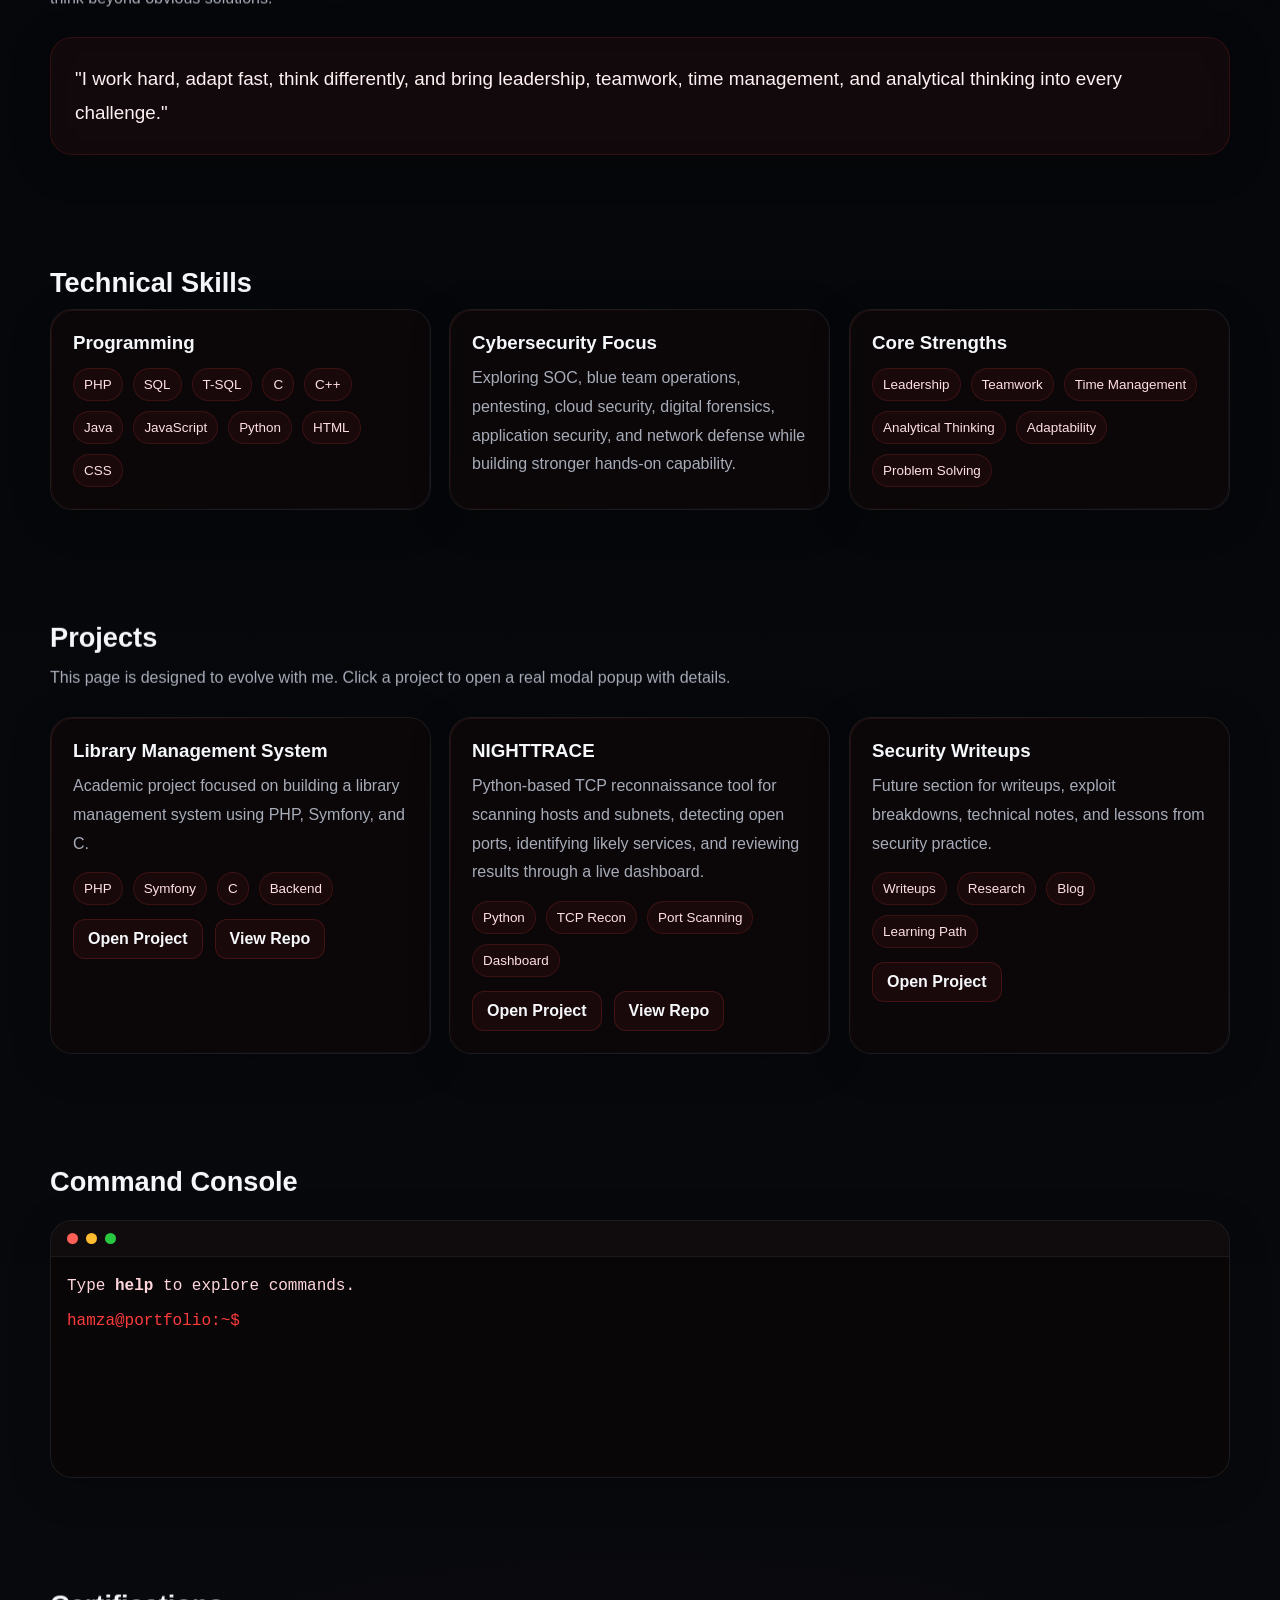
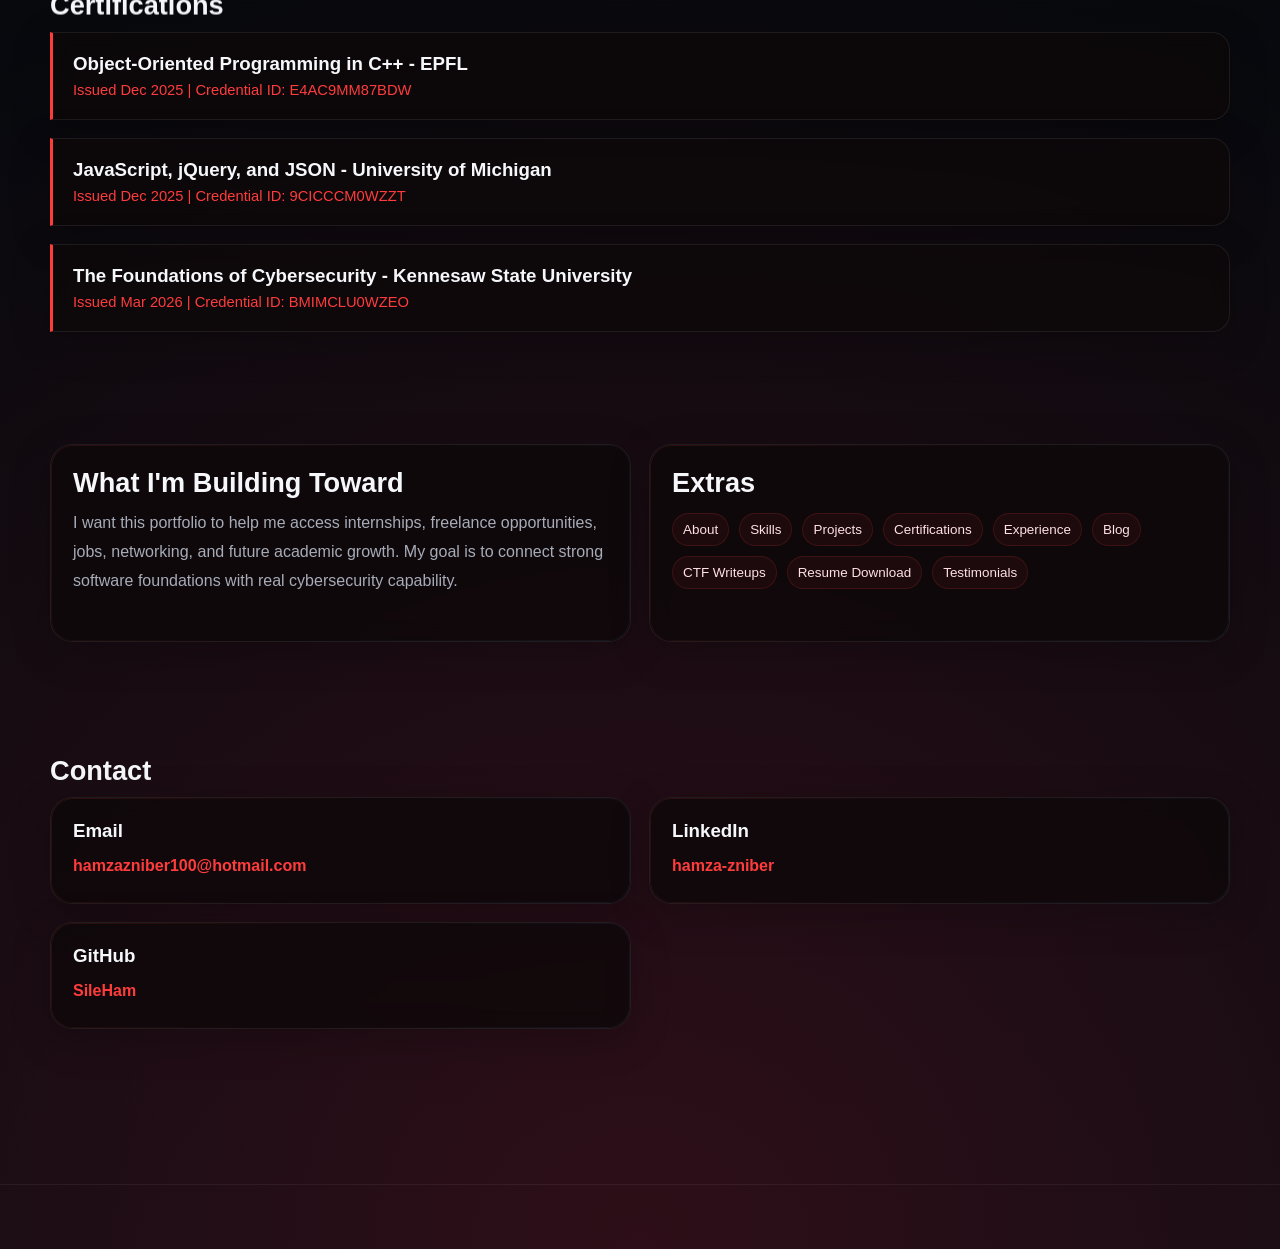
==== commit 25f472a0: "Rename NightTrace project in portfolio" ====
--- a/index.html
+++ b/index.html
@@ -1203,7 +1203,7 @@
         </div>
 
         <div class="card tilt-card">
-          <h3>HAMZA // NIGHTTRACE</h3>
+          <h3>NIGHTTRACE</h3>
           <p>
             Python-based TCP reconnaissance tool for scanning hosts and subnets, detecting open ports, identifying likely services, and reviewing results through a live dashboard.
           </p>
@@ -1214,7 +1214,7 @@
             <span class="chip">Dashboard</span>
           </div>
           <div class="project-actions">
-            <a href="#" class="open-modal" onclick="openProject('HAMZA // NIGHTTRACE', 'HAMZA // NIGHTTRACE is a Python-based TCP reconnaissance tool built to scan hosts and subnets, detect open ports, identify likely services, generate OS hints, and review results through a live dashboard. It reflects hands-on work in network reconnaissance, service analysis, and practical security tooling.', ['Python','TCP Recon','Port Scanning','Service Detection','OS Hints','Live Dashboard']); return false;">Open Project</a>
+            <a href="#" class="open-modal" onclick="openProject('NIGHTTRACE', 'NIGHTTRACE is a Python-based TCP reconnaissance tool built to scan hosts and subnets, detect open ports, identify likely services, generate OS hints, and review results through a live dashboard. It reflects hands-on work in network reconnaissance, service analysis, and practical security tooling.', ['Python','TCP Recon','Port Scanning','Service Detection','OS Hints','Live Dashboard']); return false;">Open Project</a>
             <a href="https://github.com/SileHam/hamza-nighttrace" class="open-modal" target="_blank" rel="noopener noreferrer">View Repo</a>
           </div>
         </div>
@@ -1437,7 +1437,7 @@
         } else if(cmd === 'cv'){
           appendConsole("CV module ready. Replace this with your CV PDF link later.");
         } else if(cmd === 'projects'){
-          appendConsole("Projects:\\n1. Library Management System\\n2. HAMZA // NIGHTTRACE\\n3. Security Writeups");
+          appendConsole("Projects:\\n1. Library Management System\\n2. NIGHTTRACE\\n3. Security Writeups");
           document.getElementById('projects').scrollIntoView({behavior:'smooth'});
         } else if(cmd === 'contact'){
           appendConsole("Email: hamzazniber100@hotmail.com\\nGitHub: github.com/SileHam\\nLinkedIn: linkedin.com/in/hamza-zniber");
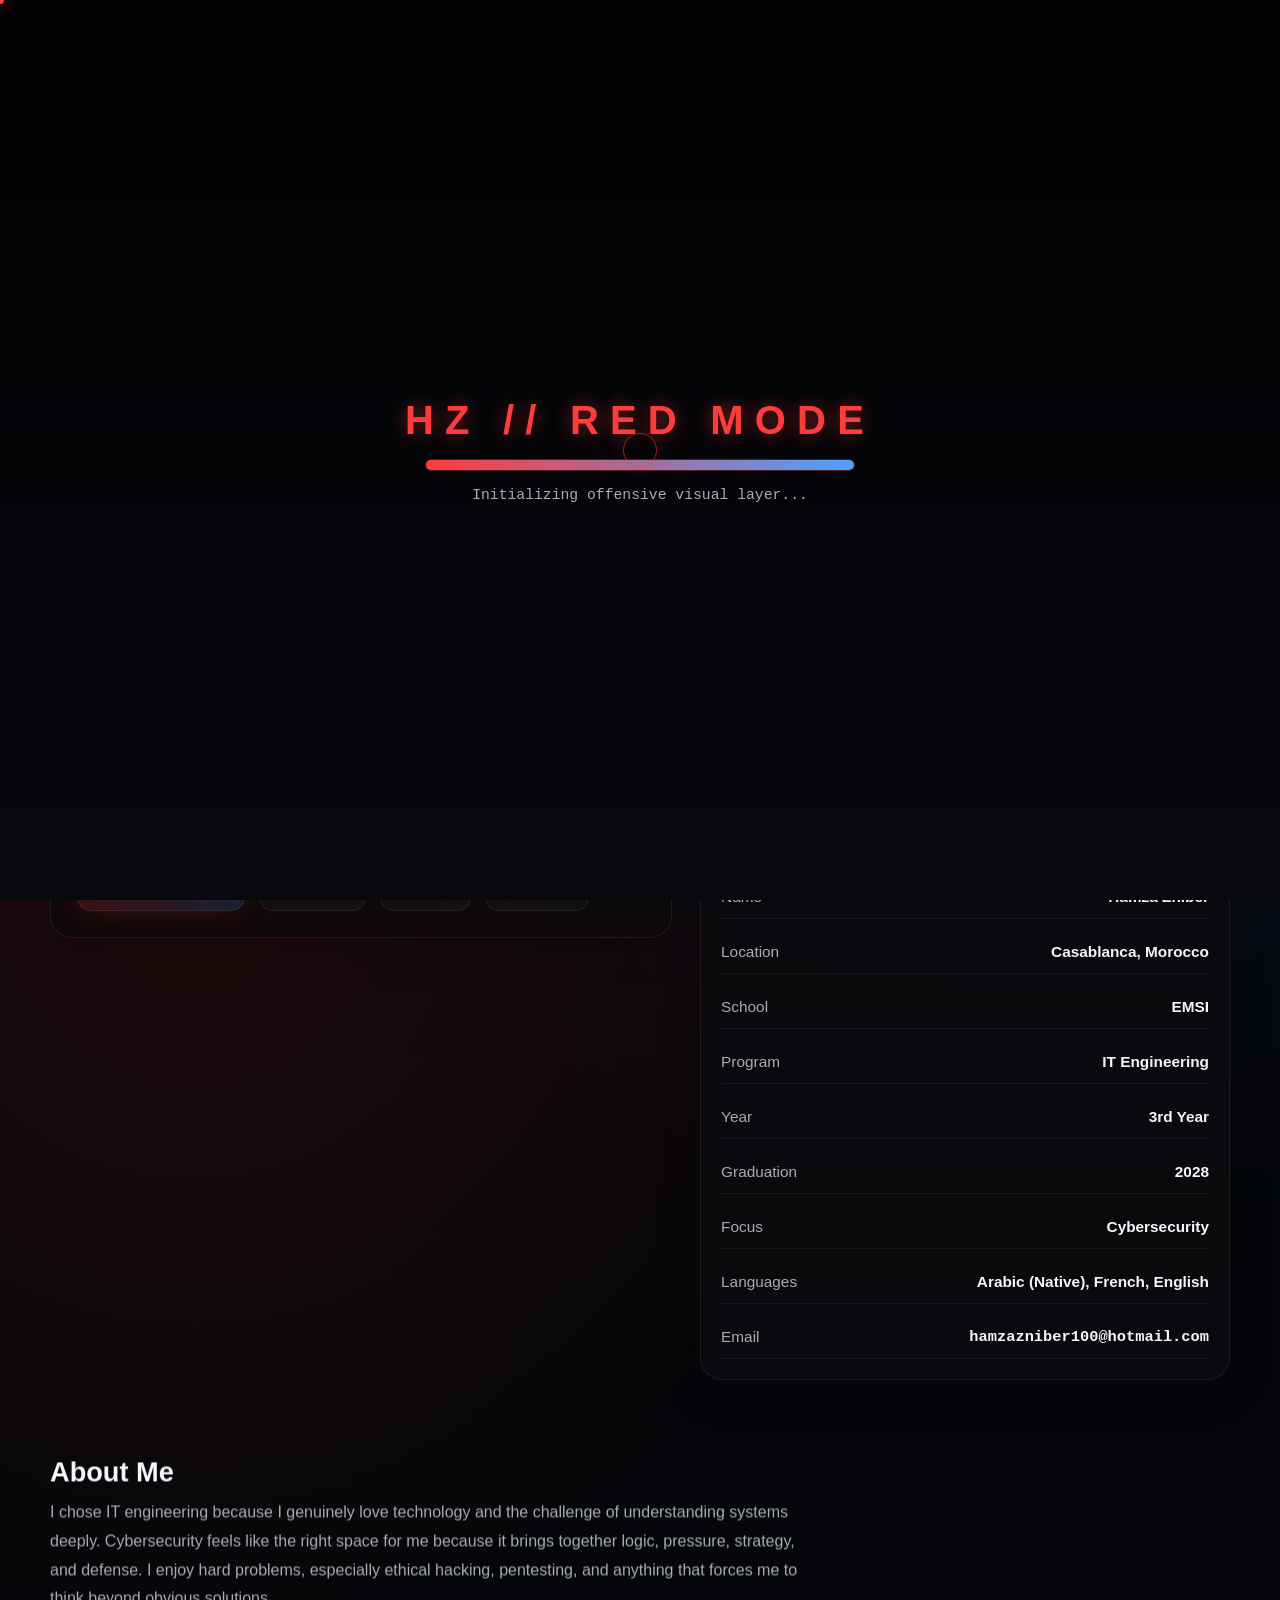
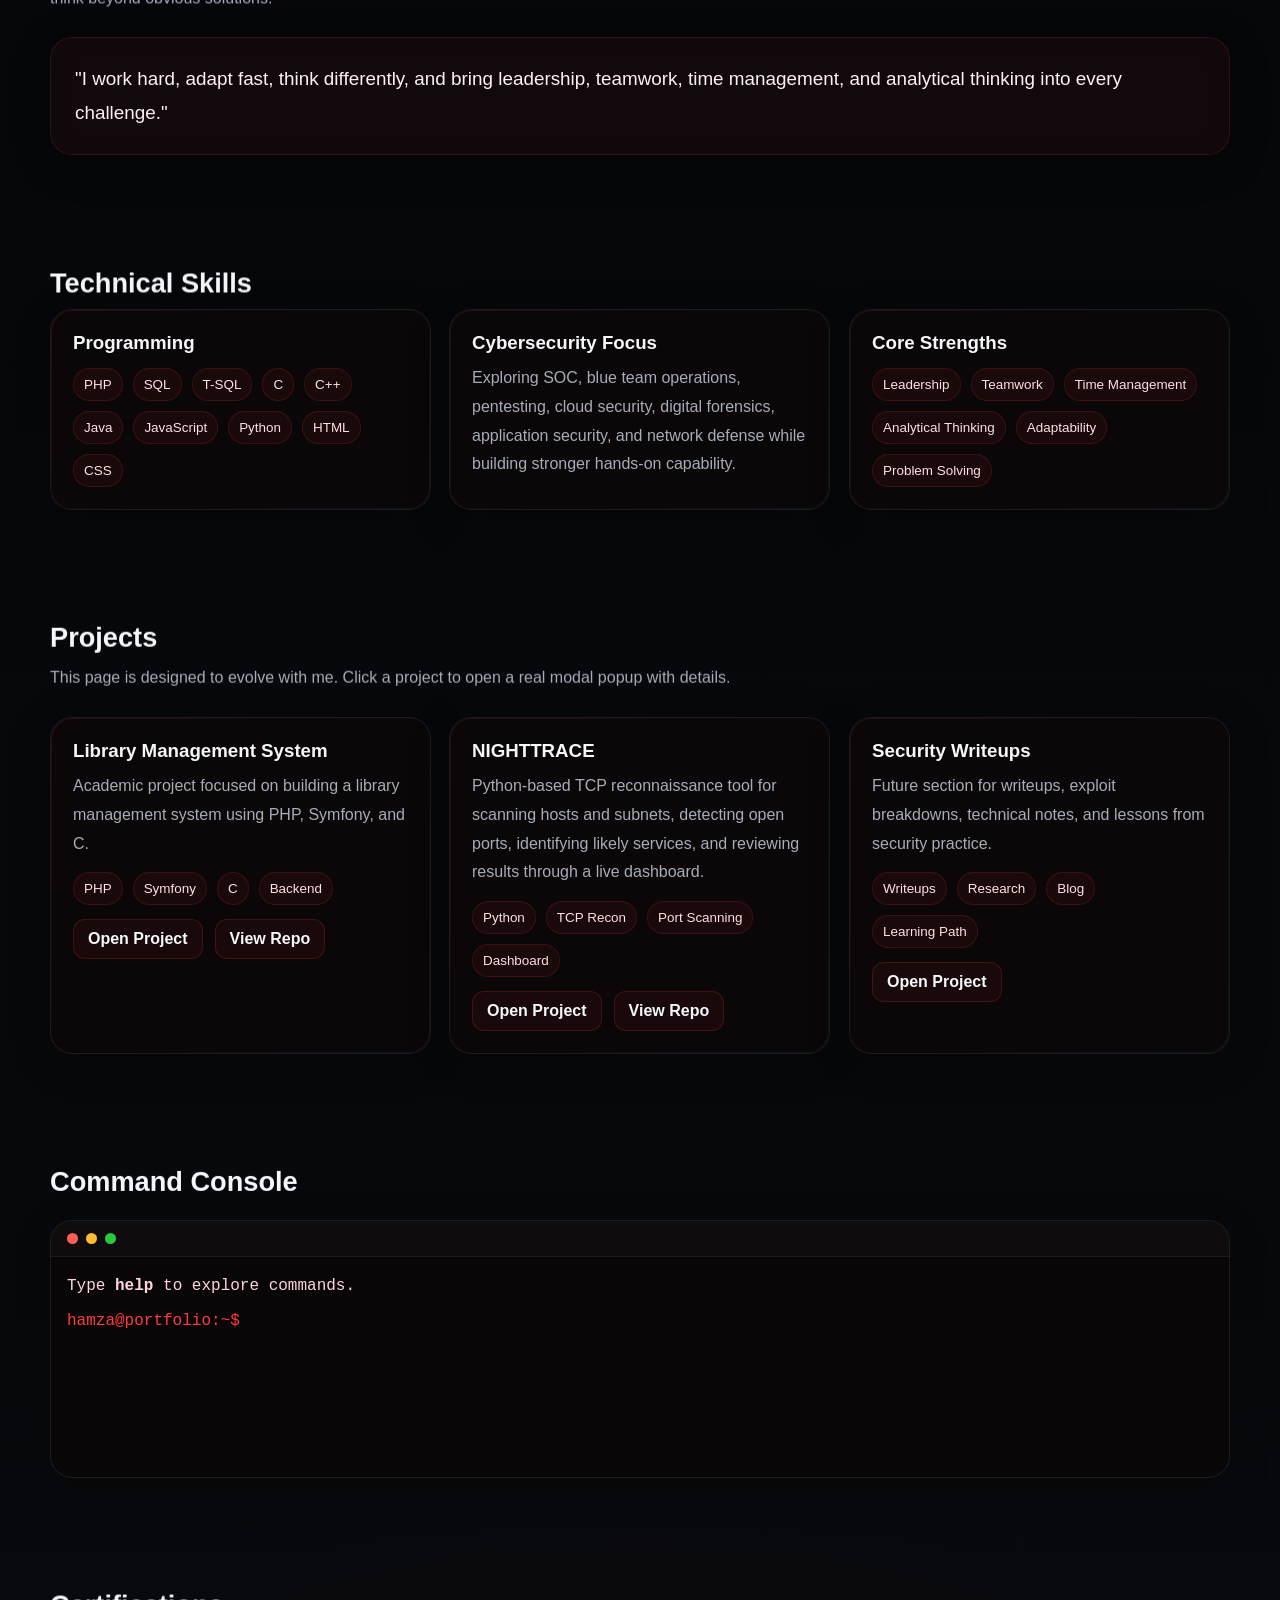
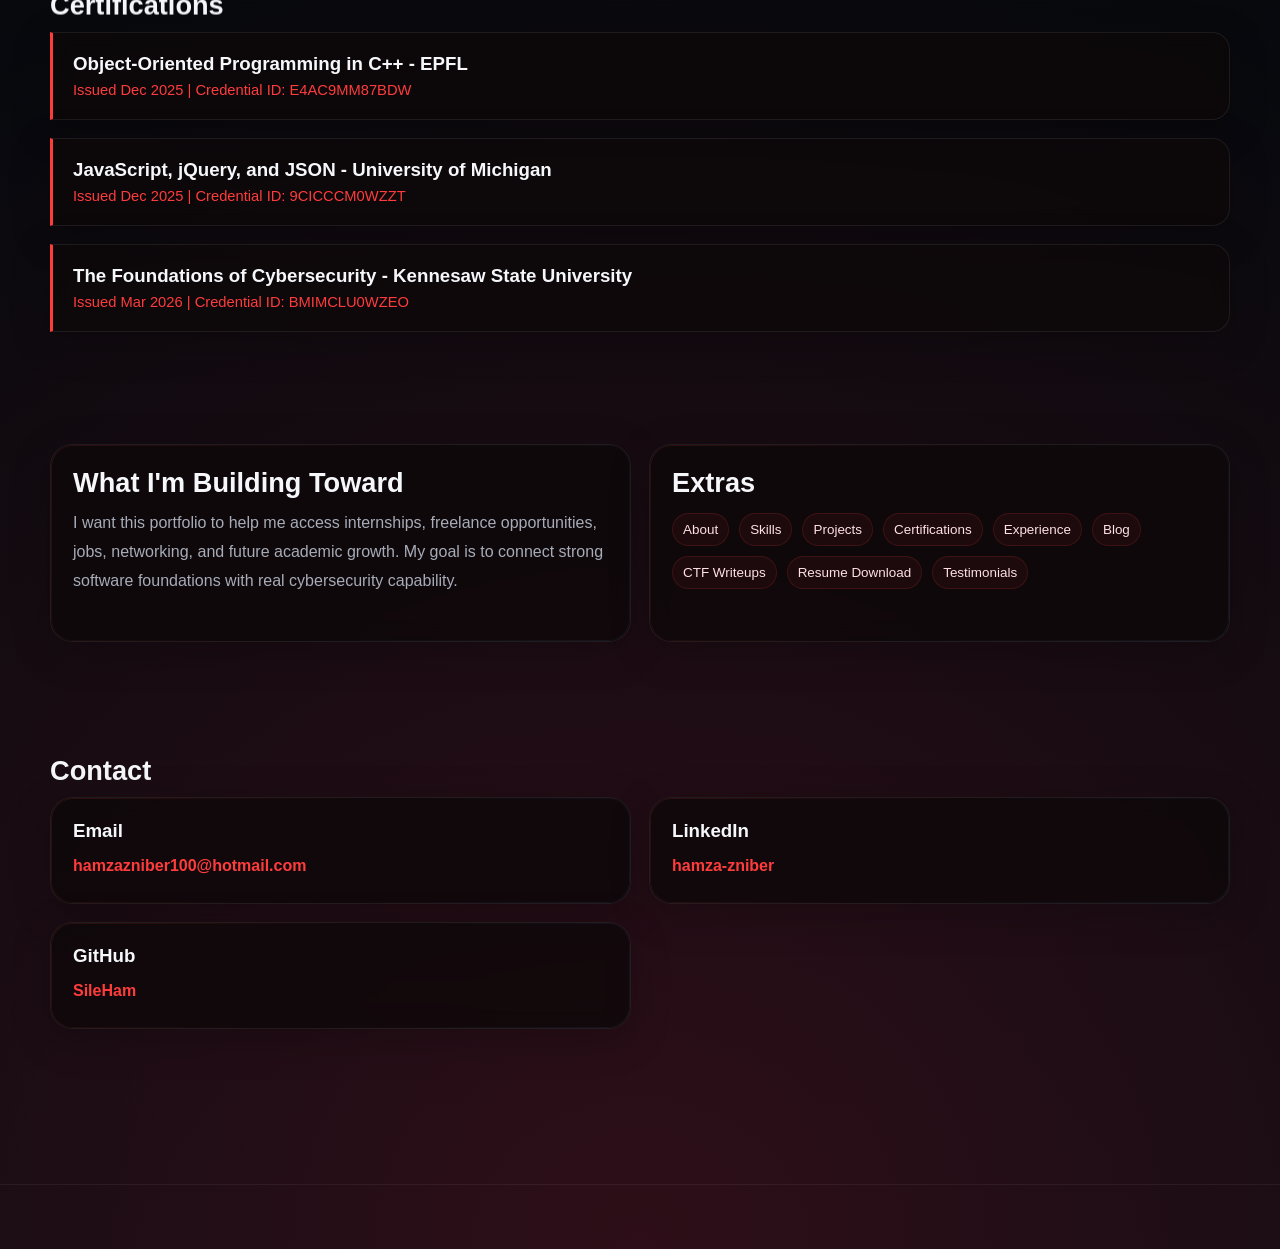
==== commit 318e953f: "Add custom tab favicon" ====
--- a/index.html
+++ b/index.html
@@ -4,6 +4,7 @@
   <meta charset="UTF-8" />
   <meta name="viewport" content="width=device-width, initial-scale=1.0" />
   <title>Hamza Zniber | Cybersecurity Portfolio</title>
+  <link rel="icon" href="./favicon.svg" type="image/svg+xml" sizes="any" />
   <style>
     :root{
       --bg:#050608;
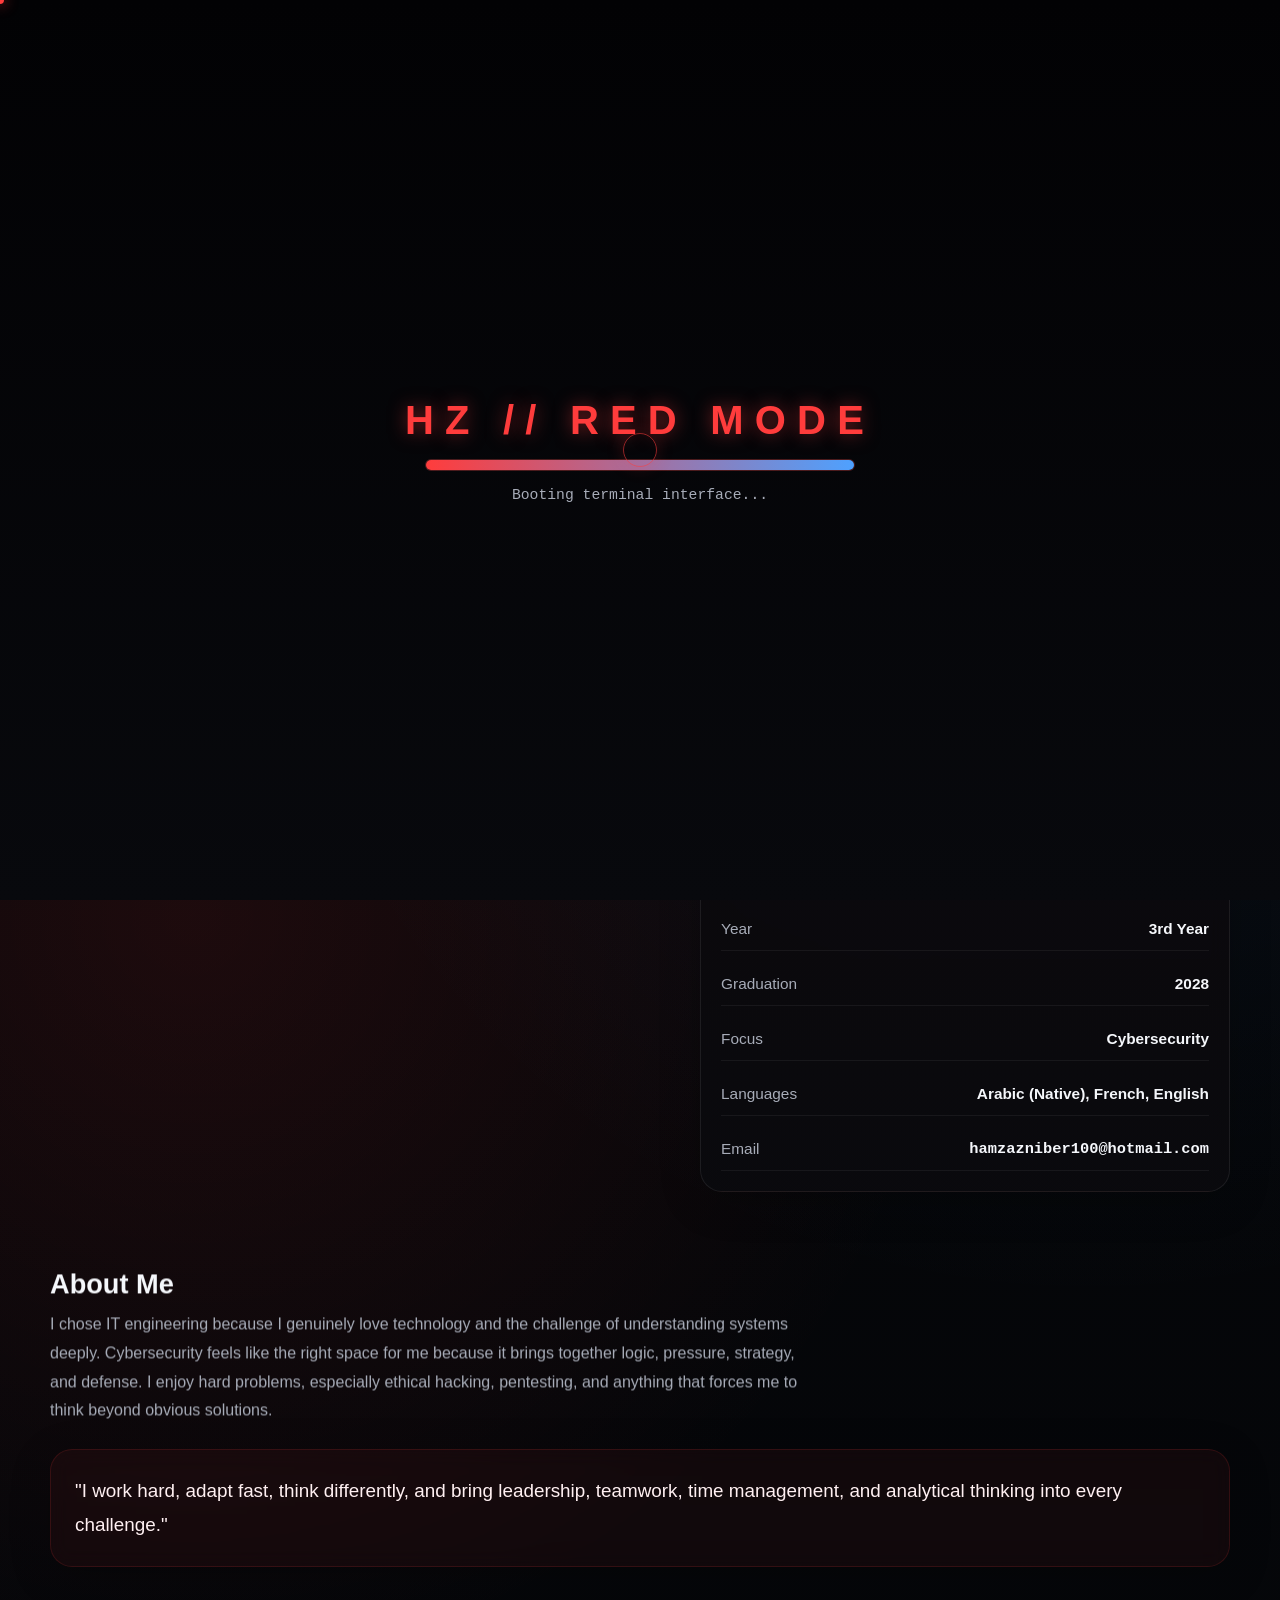
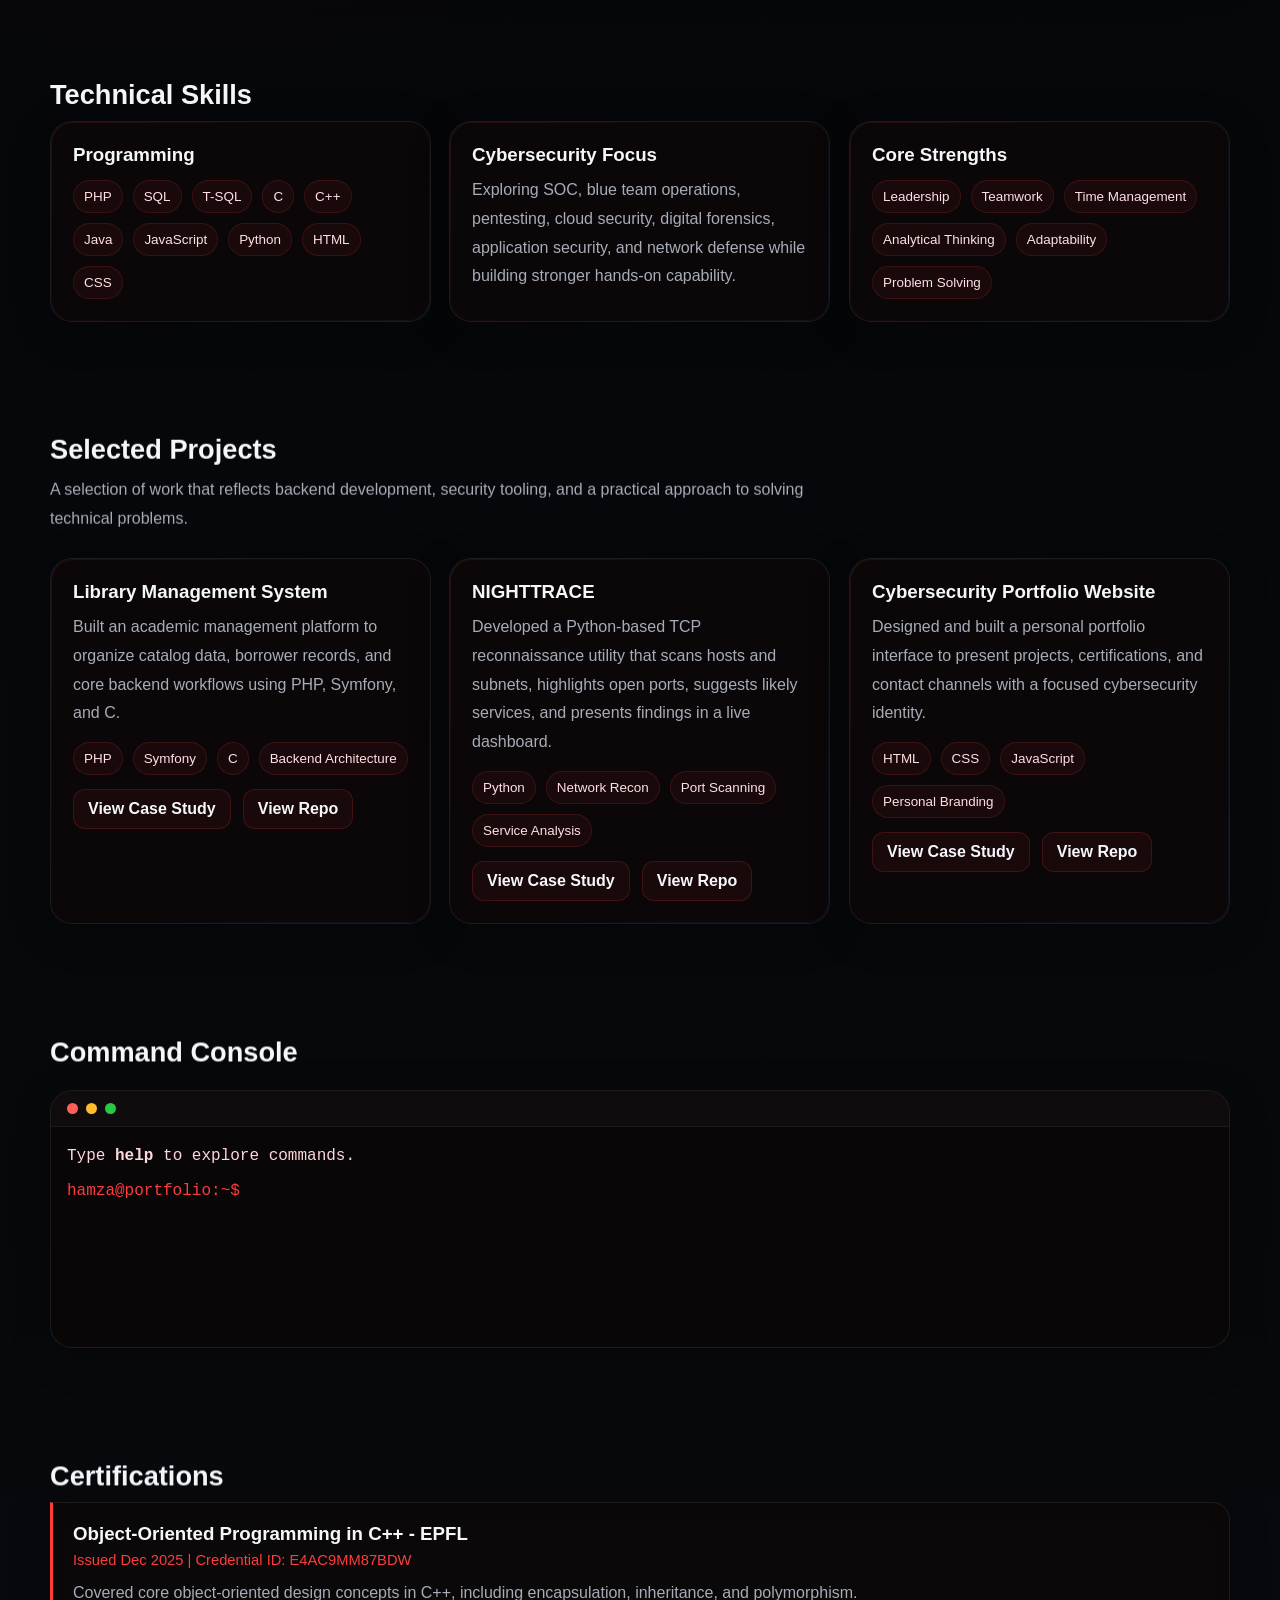
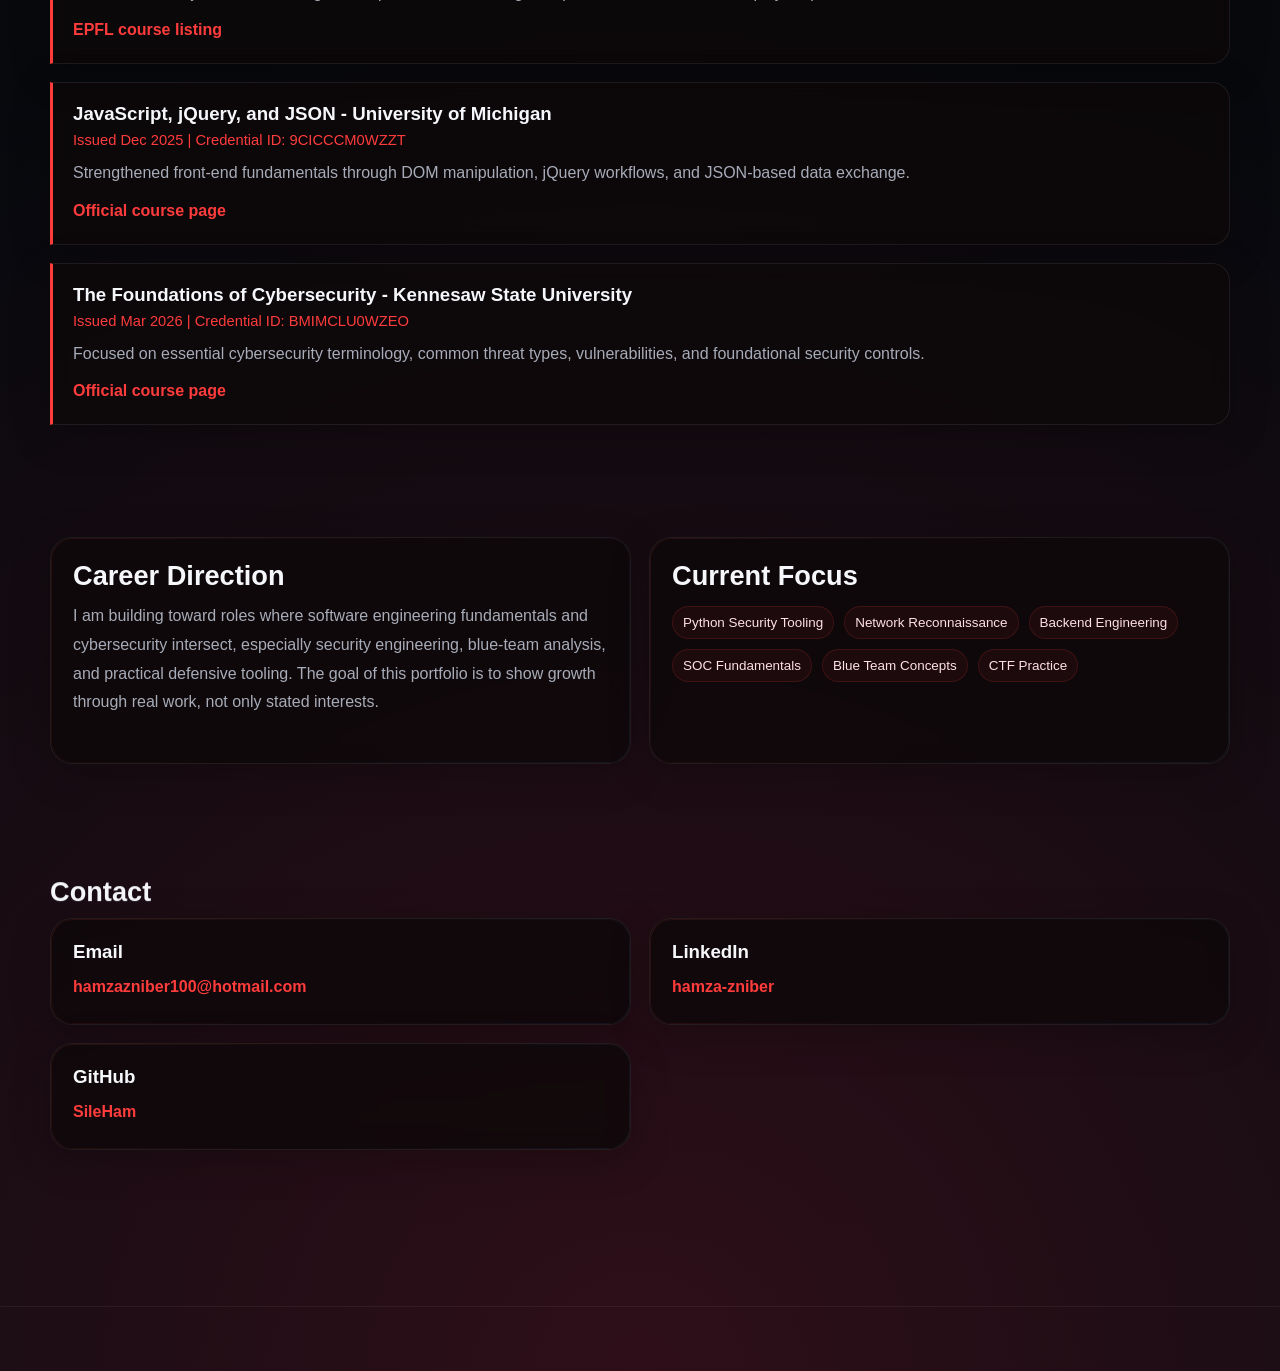
==== commit d96b40a2: "Refresh portfolio content and favicon" ====
--- a/index.html
+++ b/index.html
@@ -4,7 +4,7 @@
   <meta charset="UTF-8" />
   <meta name="viewport" content="width=device-width, initial-scale=1.0" />
   <title>Hamza Zniber | Cybersecurity Portfolio</title>
-  <link rel="icon" href="./favicon.svg" type="image/svg+xml" sizes="any" />
+  <link rel="icon" href="./favicon.png?v=20260404" type="image/png" sizes="256x256" />
   <style>
     :root{
       --bg:#050608;
@@ -1080,12 +1080,12 @@
   <main class="container">
     <section class="hero reveal parallax" data-speed="0.18">
       <div class="hero-card">
-        <div class="tag">IT Engineering Student | Cybersecurity Path</div>
+        <div class="tag">IT Engineering Student | Cybersecurity Focus</div>
         <h1><span class="glitch" data-text="Hamza">Hamza</span> <span class="accent">Zniber</span></h1>
         <p class="subtitle">
-          Third-year IT engineering student based in Casablanca, building a bold future in cybersecurity through
-          technical projects, problem-solving, and a deep interest in SOC operations, blue team workflows,
-          pentesting, cloud security, digital forensics, and network defense.
+          Third-year IT engineering student in Casablanca focused on cybersecurity, backend systems, and
+          security tooling. I build hands-on projects around network reconnaissance, application logic,
+          and defensive problem solving while preparing for SOC and blue-team roles.
         </p>
         <div class="hero-cta">
           <a class="btn btn-primary" href="#projects">Explore My Work</a>
@@ -1179,26 +1179,28 @@
     </section>
 
     <section id="projects" class="reveal parallax" data-speed="0.14">
-      <h2 class="section-title">Projects</h2>
+      <h2 class="section-title">Selected Projects</h2>
 
       <p class="section-sub">
-        This page is designed to evolve with me. Click a project to open a real modal popup with details.
+        A selection of work that reflects backend development, security tooling, and a practical approach
+        to solving technical problems.
       </p>
 
       <div class="cards">
         <div class="card tilt-card">
           <h3>Library Management System</h3>
           <p>
-            Academic project focused on building a library management system using PHP, Symfony, and C.
+            Built an academic management platform to organize catalog data, borrower records, and core
+            backend workflows using PHP, Symfony, and C.
           </p>
           <div class="chips">
             <span class="chip">PHP</span>
             <span class="chip">Symfony</span>
             <span class="chip">C</span>
-            <span class="chip">Backend</span>
+            <span class="chip">Backend Architecture</span>
           </div>
           <div class="project-actions">
-            <a href="#" class="open-modal" onclick="openProject('Library Management System', 'A library management project built to handle organization, records, and backend structure using PHP, Symfony, and C. This project strengthened system design, logic flow, and data handling skills. It can later be expanded with screenshots, GitHub links, features, and technical architecture.', ['PHP','Symfony','C','Backend Logic','Academic Project']); return false;">Open Project</a>
+            <a href="#" class="open-modal" onclick="openProject('Library Management System', 'Built an academic library management application using PHP, Symfony, and C to structure catalog records and support borrower management workflows. The project focused on backend architecture, data handling, and turning functional requirements into a maintainable system.', ['PHP','Symfony','C','Backend Architecture','Data Handling']); return false;">View Case Study</a>
             <a href="https://github.com/SileHam/Bibliotheque_symfony.git" class="open-modal" target="_blank" rel="noopener noreferrer">View Repo</a>
           </div>
         </div>
@@ -1206,32 +1208,37 @@
         <div class="card tilt-card">
           <h3>NIGHTTRACE</h3>
           <p>
-            Python-based TCP reconnaissance tool for scanning hosts and subnets, detecting open ports, identifying likely services, and reviewing results through a live dashboard.
+            Developed a Python-based TCP reconnaissance utility that scans hosts and subnets, highlights
+            open ports, suggests likely services, and presents findings in a live dashboard.
           </p>
           <div class="chips">
             <span class="chip">Python</span>
-            <span class="chip">TCP Recon</span>
+            <span class="chip">Network Recon</span>
             <span class="chip">Port Scanning</span>
-            <span class="chip">Dashboard</span>
+            <span class="chip">Service Analysis</span>
           </div>
           <div class="project-actions">
-            <a href="#" class="open-modal" onclick="openProject('NIGHTTRACE', 'NIGHTTRACE is a Python-based TCP reconnaissance tool built to scan hosts and subnets, detect open ports, identify likely services, generate OS hints, and review results through a live dashboard. It reflects hands-on work in network reconnaissance, service analysis, and practical security tooling.', ['Python','TCP Recon','Port Scanning','Service Detection','OS Hints','Live Dashboard']); return false;">Open Project</a>
+            <a href="#" class="open-modal" onclick="openProject('NIGHTTRACE', 'Developed a Python TCP reconnaissance tool to scan hosts and subnets, identify open ports, infer likely services, and surface results through a live dashboard. The project reflects hands-on work in network visibility, automation, and practical security tooling.', ['Python','Network Recon','Port Scanning','Service Detection','Dashboard']); return false;">View Case Study</a>
             <a href="https://github.com/SileHam/hamza-nighttrace" class="open-modal" target="_blank" rel="noopener noreferrer">View Repo</a>
           </div>
         </div>
 
         <div class="card tilt-card">
-          <h3>Security Writeups</h3>
+          <h3>Cybersecurity Portfolio Website</h3>
           <p>
-            Future section for writeups, exploit breakdowns, technical notes, and lessons from security practice.
+            Designed and built a personal portfolio interface to present projects, certifications, and
+            contact channels with a focused cybersecurity identity.
           </p>
           <div class="chips">
-            <span class="chip">Writeups</span>
-            <span class="chip">Research</span>
-            <span class="chip">Blog</span>
-            <span class="chip">Learning Path</span>
+            <span class="chip">HTML</span>
+            <span class="chip">CSS</span>
+            <span class="chip">JavaScript</span>
+            <span class="chip">Personal Branding</span>
           </div>
-          <a href="#" class="open-modal" onclick="openProject('Security Writeups', 'A future hub for your security knowledge. Use it for CTF writeups, vulnerability analysis, reverse engineering notes, defensive insights, and short articles that show how you think through technical problems. This will make your portfolio much stronger for recruiters and internship applications.', ['Writeups','Research','Blog','Security Notes']); return false;">Open Project</a>
+          <div class="project-actions">
+            <a href="#" class="open-modal" onclick="openProject('Cybersecurity Portfolio Website', 'Built and iterated on a personal portfolio website to present technical projects, certifications, and contact information with a clear cybersecurity identity. The work focused on front-end structure, responsive layout, and turning raw experience into a more credible professional profile.', ['HTML','CSS','JavaScript','Responsive Layout','Branding']); return false;">View Case Study</a>
+            <a href="https://github.com/SileHam/sileham.github.io" class="open-modal" target="_blank" rel="noopener noreferrer">View Repo</a>
+          </div>
         </div>
       </div>
     </section>
@@ -1262,14 +1269,20 @@
         <div class="timeline-item">
           <h3>Object-Oriented Programming in C++ - EPFL</h3>
           <span>Issued Dec 2025 | Credential ID: E4AC9MM87BDW</span>
+          <p>Covered core object-oriented design concepts in C++, including encapsulation, inheritance, and polymorphism.</p>
+          <p><a class="project-link" href="https://graphsearch.epfl.ch/en/mooc/M-CPP2" target="_blank" rel="noopener noreferrer">EPFL course listing</a></p>
         </div>
         <div class="timeline-item">
           <h3>JavaScript, jQuery, and JSON - University of Michigan</h3>
           <span>Issued Dec 2025 | Credential ID: 9CICCCM0WZZT</span>
+          <p>Strengthened front-end fundamentals through DOM manipulation, jQuery workflows, and JSON-based data exchange.</p>
+          <p><a class="project-link" href="https://www.coursera.org/learn/javascript-jquery-json" target="_blank" rel="noopener noreferrer">Official course page</a></p>
         </div>
         <div class="timeline-item">
           <h3>The Foundations of Cybersecurity - Kennesaw State University</h3>
           <span>Issued Mar 2026 | Credential ID: BMIMCLU0WZEO</span>
+          <p>Focused on essential cybersecurity terminology, common threat types, vulnerabilities, and foundational security controls.</p>
+          <p><a class="project-link" href="https://www.coursera.org/learn/foundations-cybersecurity" target="_blank" rel="noopener noreferrer">Official course page</a></p>
         </div>
       </div>
     </section>
@@ -1277,26 +1290,24 @@
     <section class="reveal parallax" data-speed="0.08">
       <div class="split">
         <div class="card tilt-card">
-          <h2 class="section-title">What I'm Building Toward</h2>
+          <h2 class="section-title">Career Direction</h2>
           <p class="section-sub">
-            I want this portfolio to help me access internships, freelance opportunities, jobs,
-            networking, and future academic growth. My goal is to connect strong software foundations
-            with real cybersecurity capability.
+            I am building toward roles where software engineering fundamentals and cybersecurity
+            intersect, especially security engineering, blue-team analysis, and practical defensive
+            tooling. The goal of this portfolio is to show growth through real work, not only stated
+            interests.
           </p>
         </div>
 
         <div class="card tilt-card">
-          <h2 class="section-title">Extras</h2>
+          <h2 class="section-title">Current Focus</h2>
           <div class="chips">
-            <span class="chip">About</span>
-            <span class="chip">Skills</span>
-            <span class="chip">Projects</span>
-            <span class="chip">Certifications</span>
-            <span class="chip">Experience</span>
-            <span class="chip">Blog</span>
-            <span class="chip">CTF Writeups</span>
-            <span class="chip">Resume Download</span>
-            <span class="chip">Testimonials</span>
+            <span class="chip">Python Security Tooling</span>
+            <span class="chip">Network Reconnaissance</span>
+            <span class="chip">Backend Engineering</span>
+            <span class="chip">SOC Fundamentals</span>
+            <span class="chip">Blue Team Concepts</span>
+            <span class="chip">CTF Practice</span>
           </div>
         </div>
       </div>
@@ -1436,9 +1447,9 @@
         if(cmd === 'help'){
           appendConsole("Available commands:\\n- help\\n- cv\\n- projects\\n- contact\\n- clear");
         } else if(cmd === 'cv'){
-          appendConsole("CV module ready. Replace this with your CV PDF link later.");
+          appendConsole("Resume is available on request. Please contact me by email or LinkedIn.");
         } else if(cmd === 'projects'){
-          appendConsole("Projects:\\n1. Library Management System\\n2. NIGHTTRACE\\n3. Security Writeups");
+          appendConsole("Projects:\\n1. Library Management System\\n2. NIGHTTRACE\\n3. Cybersecurity Portfolio Website");
           document.getElementById('projects').scrollIntoView({behavior:'smooth'});
         } else if(cmd === 'contact'){
           appendConsole("Email: hamzazniber100@hotmail.com\\nGitHub: github.com/SileHam\\nLinkedIn: linkedin.com/in/hamza-zniber");
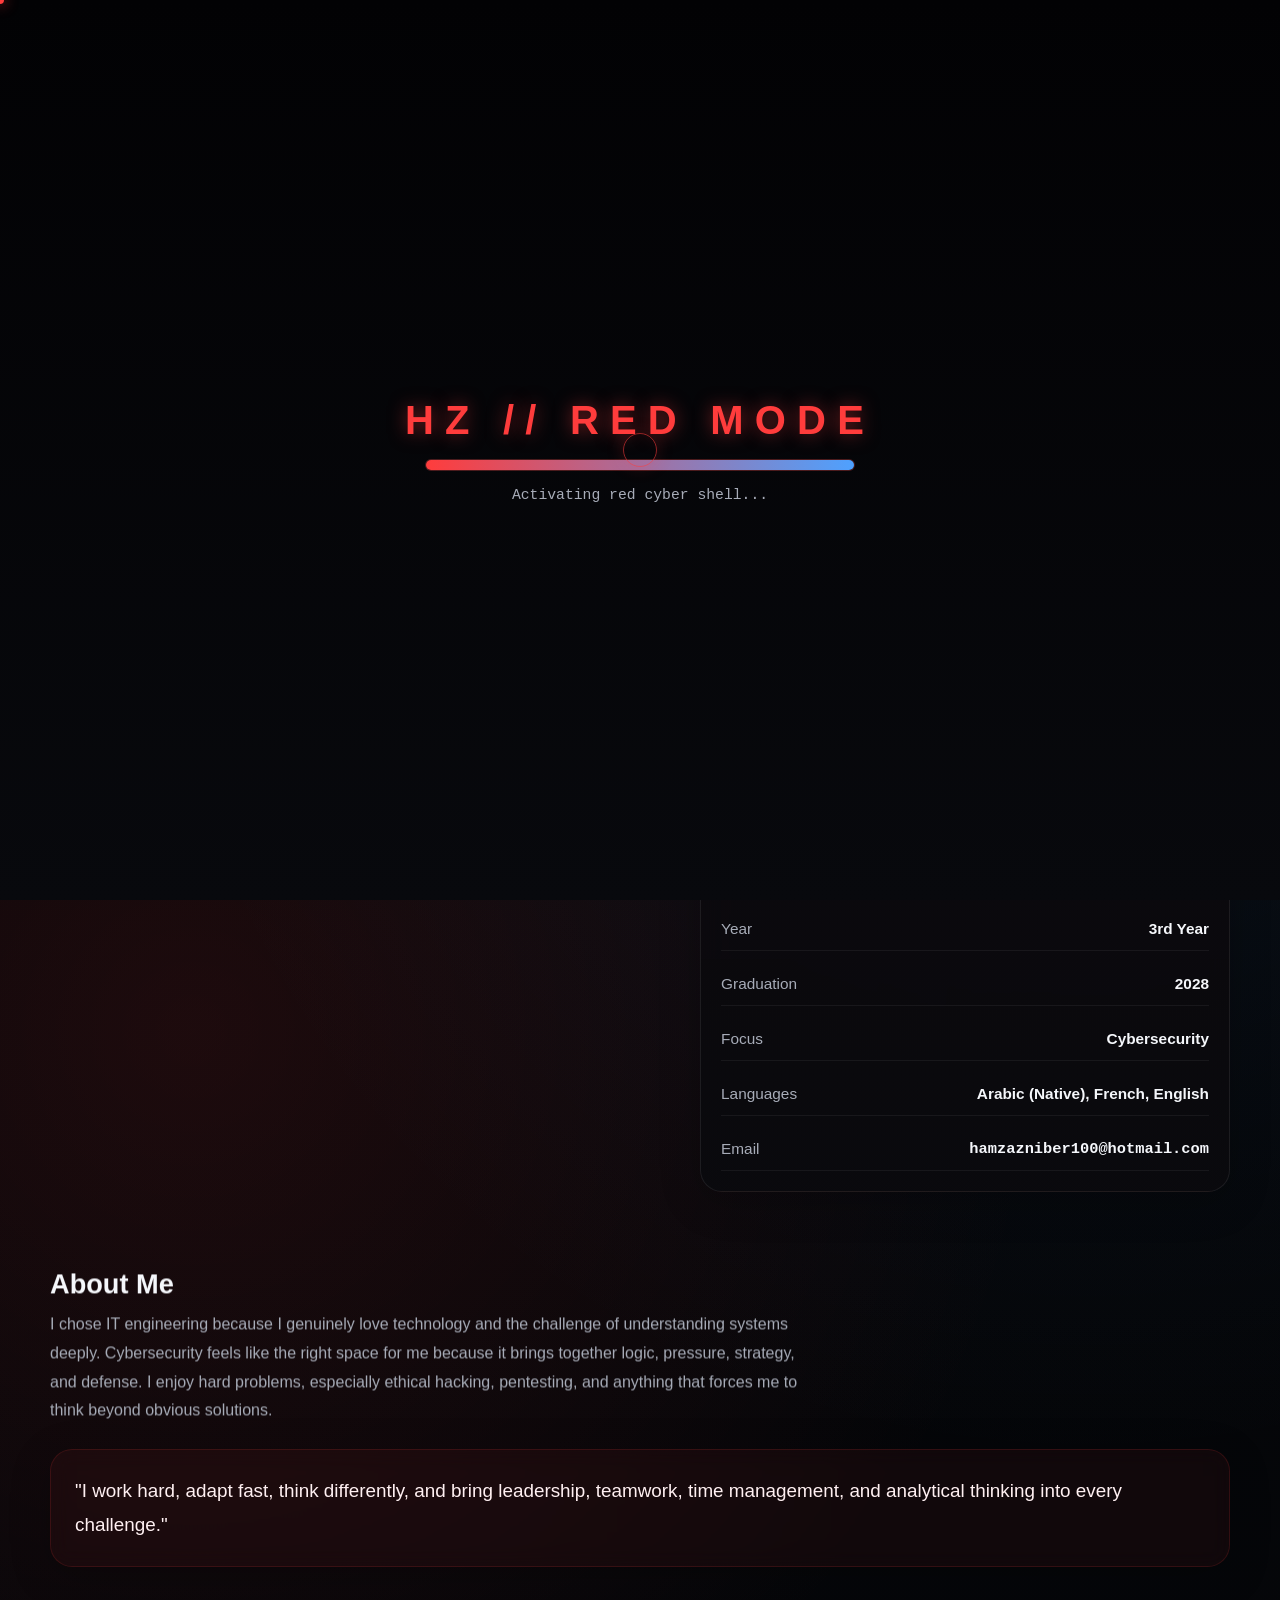
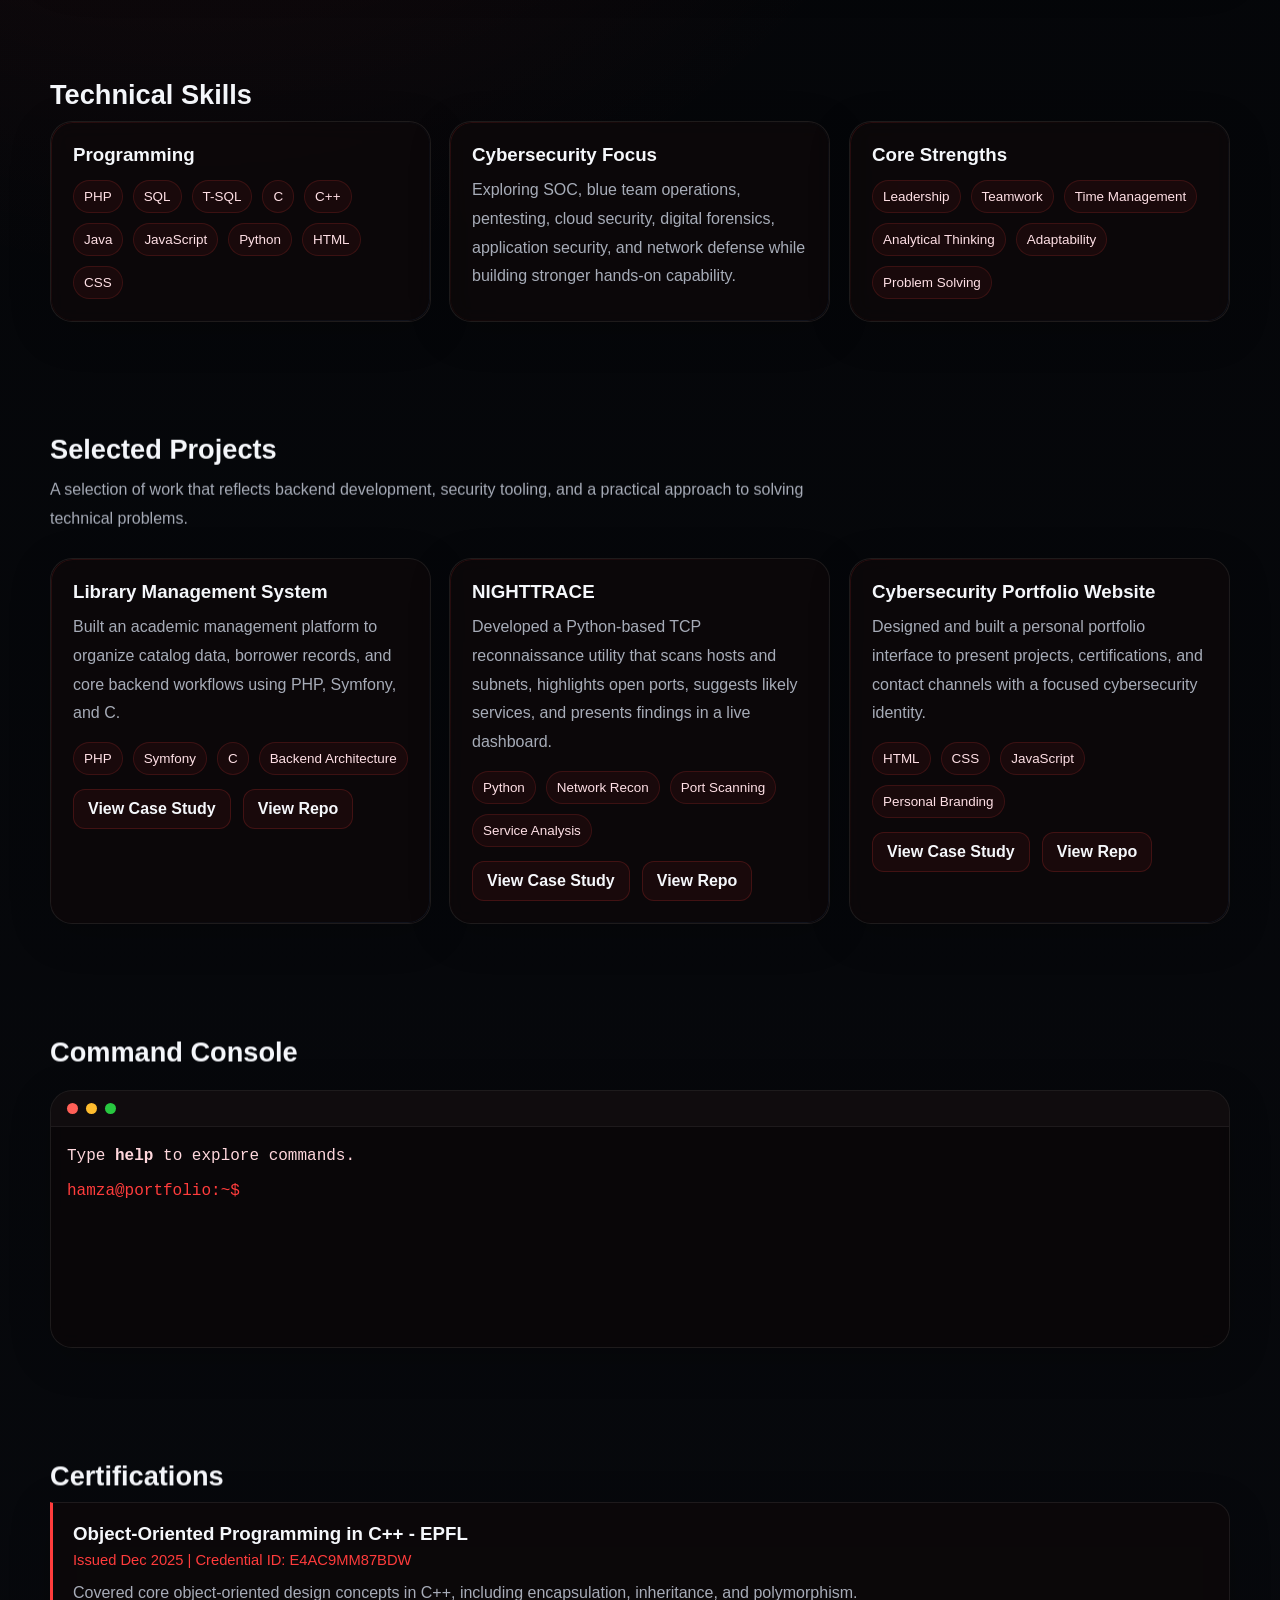
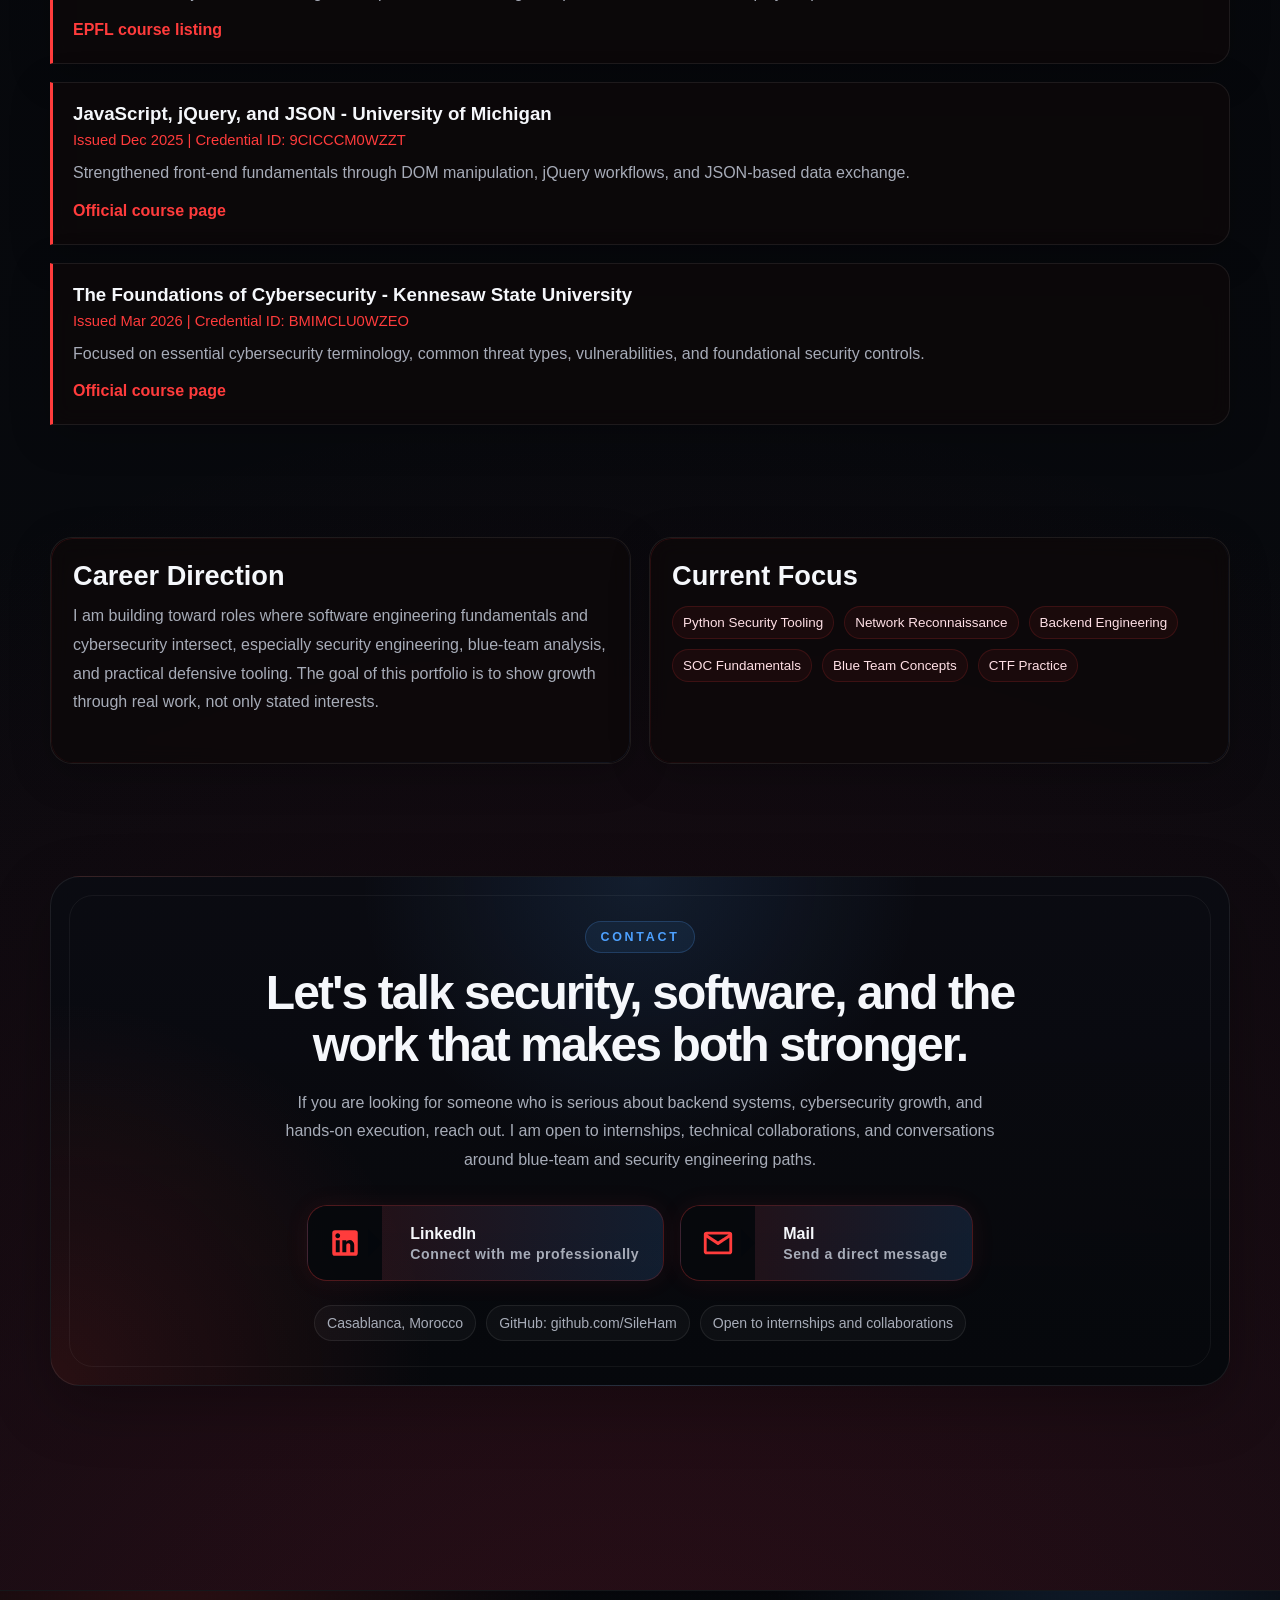
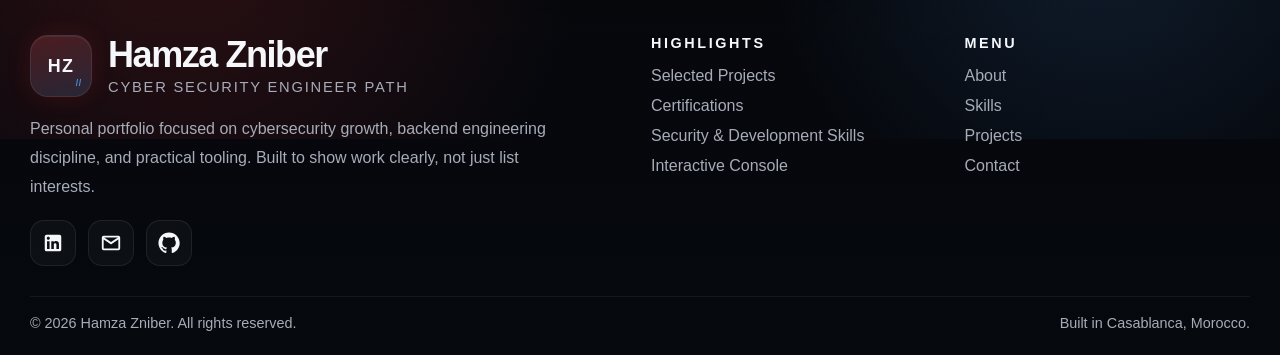
==== commit 4fbf0ed9: "Refine portfolio footer and contact layout" ====
--- a/index.html
+++ b/index.html
@@ -592,6 +592,167 @@
       gap:18px;
     }
 
+    .contact-shell{
+      position:relative;
+      padding:44px clamp(22px,5vw,48px);
+      border-radius:30px;
+      overflow:hidden;
+      text-align:center;
+      background:
+        radial-gradient(circle at top center, rgba(78,161,255,.12), transparent 36%),
+        radial-gradient(circle at bottom left, rgba(255,60,60,.14), transparent 30%),
+        linear-gradient(180deg, rgba(10,12,18,.92), rgba(6,8,12,.98));
+      border:1px solid rgba(255,255,255,.08);
+      box-shadow:0 20px 60px rgba(0,0,0,.28);
+    }
+
+    .contact-shell::before{
+      content:"";
+      position:absolute;
+      inset:0;
+      background:
+        linear-gradient(90deg, rgba(255,255,255,.03) 1px, transparent 1px),
+        linear-gradient(rgba(255,255,255,.03) 1px, transparent 1px);
+      background-size:34px 34px;
+      mask-image:linear-gradient(180deg, rgba(0,0,0,.7), transparent 94%);
+      opacity:.22;
+      pointer-events:none;
+    }
+
+    .contact-shell::after{
+      content:"";
+      position:absolute;
+      inset:18px;
+      border-radius:24px;
+      border:1px solid rgba(255,255,255,.05);
+      pointer-events:none;
+    }
+
+    .contact-eyebrow{
+      position:relative;
+      z-index:1;
+      display:inline-block;
+      margin-bottom:14px;
+      padding:8px 14px;
+      border-radius:999px;
+      border:1px solid rgba(78,161,255,.22);
+      background:rgba(78,161,255,.08);
+      color:var(--blue);
+      font-size:.78rem;
+      font-weight:800;
+      letter-spacing:.22em;
+      text-transform:uppercase;
+    }
+
+    .contact-title{
+      position:relative;
+      z-index:1;
+      max-width:780px;
+      margin:0 auto;
+      font-size:clamp(1.9rem,4.4vw,3rem);
+      line-height:1.08;
+      letter-spacing:-.04em;
+    }
+
+    .contact-text{
+      position:relative;
+      z-index:1;
+      max-width:720px;
+      margin:18px auto 0;
+      color:var(--muted);
+      line-height:1.8;
+      font-size:1rem;
+    }
+
+    .contact-actions{
+      position:relative;
+      z-index:1;
+      display:flex;
+      flex-wrap:wrap;
+      justify-content:center;
+      gap:16px;
+      margin-top:30px;
+    }
+
+    .contact-action{
+      display:inline-flex;
+      align-items:stretch;
+      min-width:min(100%, 280px);
+      border-radius:20px;
+      overflow:hidden;
+      text-decoration:none;
+      border:1px solid rgba(255,60,60,.18);
+      background:linear-gradient(90deg, rgba(255,60,60,.12), rgba(78,161,255,.14));
+      box-shadow:0 0 24px rgba(255,60,60,.08);
+      transition:transform .25s ease, box-shadow .25s ease, border-color .25s ease;
+    }
+
+    .contact-action:hover{
+      transform:translateY(-4px);
+      border-color:rgba(78,161,255,.34);
+      box-shadow:
+        0 18px 28px rgba(0,0,0,.24),
+        0 0 32px rgba(255,60,60,.14);
+    }
+
+    .contact-action-icon{
+      position:relative;
+      width:74px;
+      display:grid;
+      place-items:center;
+      background:rgba(5,8,12,.94);
+      color:var(--red);
+      flex:none;
+    }
+
+    .contact-action-icon::after{
+      content:"";
+      position:absolute;
+      top:50%;
+      right:-14px;
+      transform:translateY(-50%);
+      border:14px solid transparent;
+      border-left-color:rgba(5,8,12,.94);
+    }
+
+    .contact-action-copy{
+      display:flex;
+      flex-direction:column;
+      justify-content:center;
+      align-items:flex-start;
+      gap:3px;
+      min-height:74px;
+      padding:0 24px 0 28px;
+      color:var(--text);
+      font-weight:800;
+    }
+
+    .contact-action-copy span{
+      color:var(--muted);
+      font-size:.88rem;
+      font-weight:600;
+      letter-spacing:.04em;
+    }
+
+    .contact-notes{
+      position:relative;
+      z-index:1;
+      display:flex;
+      flex-wrap:wrap;
+      justify-content:center;
+      gap:10px;
+      margin-top:24px;
+    }
+
+    .contact-note{
+      padding:9px 12px;
+      border-radius:999px;
+      border:1px solid rgba(255,255,255,.08);
+      background:rgba(255,255,255,.03);
+      color:var(--muted);
+      font-size:.88rem;
+    }
+
     .project-link{
       color:var(--red);
       text-decoration:none;
@@ -599,11 +760,169 @@
     }
 
 
-    footer{
-      padding:24px 20px 40px;
+    footer.site-footer{
+      position:relative;
+      margin-top:48px;
+      padding:44px 20px 24px;
       border-top:1px solid rgba(255,255,255,.06);
-      text-align:center;
+      background:
+        linear-gradient(180deg, rgba(6,7,11,.2), rgba(6,8,12,.95) 12%),
+        linear-gradient(180deg, #05070b 0%, #090b11 100%);
       color:var(--muted);
+      overflow:hidden;
+    }
+
+    footer.site-footer::before{
+      content:"";
+      position:absolute;
+      inset:-20% 0 auto;
+      height:220px;
+      background:
+        radial-gradient(circle at 14% 0%, rgba(255,60,60,.16), transparent 36%),
+        radial-gradient(circle at 86% 0%, rgba(78,161,255,.14), transparent 30%);
+      pointer-events:none;
+    }
+
+    .footer-inner{
+      position:relative;
+      z-index:1;
+      max-width:1220px;
+      margin:auto;
+    }
+
+    .footer-grid{
+      display:grid;
+      grid-template-columns:minmax(0,1.35fr) repeat(2,minmax(160px,.65fr));
+      gap:28px;
+      align-items:start;
+    }
+
+    .footer-brand{
+      display:grid;
+      gap:18px;
+      max-width:520px;
+    }
+
+    .footer-mark{
+      display:flex;
+      align-items:center;
+      gap:16px;
+      text-decoration:none;
+      color:var(--text);
+    }
+
+    .footer-mark-core{
+      position:relative;
+      width:62px;
+      height:62px;
+      border-radius:18px;
+      display:grid;
+      place-items:center;
+      font-size:1.12rem;
+      font-weight:900;
+      letter-spacing:.08em;
+      color:var(--text);
+      background:
+        linear-gradient(160deg, rgba(255,60,60,.18), rgba(78,161,255,.12)),
+        rgba(255,255,255,.04);
+      border:1px solid rgba(255,255,255,.08);
+      box-shadow:
+        inset 0 1px 0 rgba(255,255,255,.06),
+        0 0 26px rgba(255,60,60,.12);
+    }
+
+    .footer-mark-core::after{
+      content:"//";
+      position:absolute;
+      right:9px;
+      bottom:8px;
+      font-size:.55rem;
+      letter-spacing:.08em;
+      color:var(--blue);
+      opacity:.85;
+    }
+
+    .footer-mark-text strong{
+      display:block;
+      font-size:clamp(1.5rem,3vw,2.25rem);
+      line-height:1;
+      letter-spacing:-.04em;
+    }
+
+    .footer-mark-text span{
+      display:block;
+      margin-top:6px;
+      color:var(--muted);
+      font-size:.92rem;
+      letter-spacing:.12em;
+      text-transform:uppercase;
+    }
+
+    .footer-brand p{
+      color:var(--muted);
+      line-height:1.8;
+      max-width:520px;
+    }
+
+    .footer-socials{
+      display:flex;
+      flex-wrap:wrap;
+      gap:12px;
+    }
+
+    .footer-social{
+      width:46px;
+      height:46px;
+      display:grid;
+      place-items:center;
+      border-radius:14px;
+      border:1px solid rgba(255,255,255,.08);
+      background:rgba(255,255,255,.03);
+      color:var(--text);
+      text-decoration:none;
+      transition:transform .22s ease, border-color .22s ease, box-shadow .22s ease, color .22s ease;
+    }
+
+    .footer-social:hover{
+      transform:translateY(-3px);
+      color:var(--red);
+      border-color:rgba(255,60,60,.26);
+      box-shadow:0 0 22px rgba(255,60,60,.12);
+    }
+
+    .footer-column h3{
+      margin-bottom:16px;
+      color:var(--text);
+      font-size:.9rem;
+      font-weight:900;
+      letter-spacing:.18em;
+      text-transform:uppercase;
+    }
+
+    .footer-column a{
+      display:block;
+      width:max-content;
+      max-width:100%;
+      margin-bottom:12px;
+      color:var(--muted);
+      text-decoration:none;
+      transition:transform .2s ease, color .2s ease;
+    }
+
+    .footer-column a:hover{
+      transform:translateX(4px);
+      color:var(--text);
+    }
+
+    .footer-meta{
+      display:flex;
+      justify-content:space-between;
+      gap:14px;
+      flex-wrap:wrap;
+      margin-top:30px;
+      padding-top:18px;
+      border-top:1px solid rgba(255,255,255,.06);
+      font-size:.9rem;
     }
 
     .reveal{
@@ -917,6 +1236,15 @@
       .console-input-line{
         flex-wrap:wrap;
       }
+      .contact-action{
+        flex:1 1 calc(50% - 8px);
+      }
+      .footer-grid{
+        grid-template-columns:1fr 1fr;
+      }
+      .footer-brand{
+        grid-column:1/-1;
+      }
     }
 
     @media (max-width:640px){
@@ -990,6 +1318,34 @@
       }
       .profile-photo-wrap{
         min-height:300px;
+      }
+      .contact-shell{
+        padding:30px 18px;
+        border-radius:22px;
+      }
+      .contact-actions{
+        gap:12px;
+      }
+      .contact-action{
+        width:100%;
+        min-width:0;
+      }
+      .contact-action-icon{
+        width:64px;
+      }
+      .contact-action-copy{
+        min-height:64px;
+        padding:0 16px 0 22px;
+      }
+      .footer-grid{
+        grid-template-columns:1fr;
+        gap:24px;
+      }
+      .footer-mark{
+        align-items:flex-start;
+      }
+      .footer-meta{
+        font-size:.84rem;
       }
       .profile-badge{
         left:12px;
@@ -1090,8 +1446,8 @@
         <div class="hero-cta">
           <a class="btn btn-primary" href="#projects">Explore My Work</a>
           <a class="btn btn-secondary" href="mailto:hamzazniber100@hotmail.com">Email Me</a>
-          <a class="btn btn-secondary" href="https://github.com/SileHam" target="_blank">GitHub</a>
-          <a class="btn btn-secondary" href="https://www.linkedin.com/in/hamza-zniber/" target="_blank">LinkedIn</a>
+          <a class="btn btn-secondary" href="https://github.com/SileHam" target="_blank" rel="noopener noreferrer">GitHub</a>
+          <a class="btn btn-secondary" href="https://www.linkedin.com/in/hamza-zniber/" target="_blank" rel="noopener noreferrer">LinkedIn</a>
         </div>
       </div>
 
@@ -1314,25 +1670,108 @@
     </section>
 
     <section id="contact" class="reveal parallax" data-speed="0.12">
-      <h2 class="section-title">Contact</h2>
-
-      <div class="contact-grid">
-        <div class="card tilt-card">
-          <h3>Email</h3>
-          <p><a class="project-link" href="mailto:hamzazniber100@hotmail.com">hamzazniber100@hotmail.com</a></p>
-        </div>
-        <div class="card tilt-card">
-          <h3>LinkedIn</h3>
-          <p><a class="project-link" href="https://www.linkedin.com/in/hamza-zniber/" target="_blank">hamza-zniber</a></p>
-        </div>
-        <div class="card tilt-card">
-          <h3>GitHub</h3>
-          <p><a class="project-link" href="https://github.com/SileHam" target="_blank">SileHam</a></p>
+      <div class="contact-shell">
+        <span class="contact-eyebrow">Contact</span>
+        <h2 class="contact-title">Let's talk security, software, and the work that makes both stronger.</h2>
+        <p class="contact-text">
+          If you are looking for someone who is serious about backend systems, cybersecurity growth,
+          and hands-on execution, reach out. I am open to internships, technical collaborations, and
+          conversations around blue-team and security engineering paths.
+        </p>
+
+        <div class="contact-actions">
+          <a class="contact-action" href="https://www.linkedin.com/in/hamza-zniber/" target="_blank" rel="noopener noreferrer">
+            <span class="contact-action-icon" aria-hidden="true">
+              <svg width="34" height="34" viewBox="0 0 24 24" fill="currentColor" xmlns="http://www.w3.org/2000/svg">
+                <path d="M19 3A2 2 0 0 1 21 5V19A2 2 0 0 1 19 21H5A2 2 0 0 1 3 19V5A2 2 0 0 1 5 3H19ZM18.5 18.5V13.2A3.26 3.26 0 0 0 15.24 9.94C14.39 9.94 13.4 10.46 12.92 11.24V10.13H10.13V18.5H12.92V13.57C12.92 12.8 13.54 12.17 14.31 12.17C15.08 12.17 15.71 12.8 15.71 13.57V18.5H18.5ZM8.27 18.5V10.13H5.5V18.5H8.27ZM6.88 8.56C7.81 8.56 8.56 7.81 8.56 6.88C8.56 5.95 7.81 5.19 6.88 5.19C5.95 5.19 5.19 5.95 5.19 6.88C5.19 7.81 5.95 8.56 6.88 8.56Z"/>
+              </svg>
+            </span>
+            <span class="contact-action-copy">
+              LinkedIn
+              <span>Connect with me professionally</span>
+            </span>
+          </a>
+
+          <a class="contact-action" href="mailto:hamzazniber100@hotmail.com">
+            <span class="contact-action-icon" aria-hidden="true">
+              <svg width="34" height="34" viewBox="0 0 24 24" fill="currentColor" xmlns="http://www.w3.org/2000/svg">
+                <path d="M20 4A2 2 0 0 1 22 6V18A2 2 0 0 1 20 20H4A2 2 0 0 1 2 18V6A2 2 0 0 1 4 4H20ZM20 8.24L12.28 13.4C12.11 13.51 11.89 13.51 11.72 13.4L4 8.24V18H20V8.24ZM19.52 6H4.48L12 11.02L19.52 6Z"/>
+              </svg>
+            </span>
+            <span class="contact-action-copy">
+              Mail
+              <span>Send a direct message</span>
+            </span>
+          </a>
+        </div>
+
+        <div class="contact-notes">
+          <span class="contact-note">Casablanca, Morocco</span>
+          <span class="contact-note">GitHub: github.com/SileHam</span>
+          <span class="contact-note">Open to internships and collaborations</span>
         </div>
       </div>
     </section>
   </main>
-  <footer></footer>
+  <footer class="site-footer">
+    <div class="footer-inner">
+      <div class="footer-grid">
+        <div class="footer-brand">
+          <a class="footer-mark" href="#">
+            <span class="footer-mark-core">HZ</span>
+            <span class="footer-mark-text">
+              <strong>Hamza Zniber</strong>
+              <span>Cyber Security Engineer Path</span>
+            </span>
+          </a>
+
+          <p>
+            Personal portfolio focused on cybersecurity growth, backend engineering discipline, and
+            practical tooling. Built to show work clearly, not just list interests.
+          </p>
+
+          <div class="footer-socials">
+            <a class="footer-social" href="https://www.linkedin.com/in/hamza-zniber/" target="_blank" rel="noopener noreferrer" aria-label="LinkedIn">
+              <svg width="22" height="22" viewBox="0 0 24 24" fill="currentColor" xmlns="http://www.w3.org/2000/svg">
+                <path d="M19 3A2 2 0 0 1 21 5V19A2 2 0 0 1 19 21H5A2 2 0 0 1 3 19V5A2 2 0 0 1 5 3H19ZM18.5 18.5V13.2A3.26 3.26 0 0 0 15.24 9.94C14.39 9.94 13.4 10.46 12.92 11.24V10.13H10.13V18.5H12.92V13.57C12.92 12.8 13.54 12.17 14.31 12.17C15.08 12.17 15.71 12.8 15.71 13.57V18.5H18.5ZM8.27 18.5V10.13H5.5V18.5H8.27ZM6.88 8.56C7.81 8.56 8.56 7.81 8.56 6.88C8.56 5.95 7.81 5.19 6.88 5.19C5.95 5.19 5.19 5.95 5.19 6.88C5.19 7.81 5.95 8.56 6.88 8.56Z"/>
+              </svg>
+            </a>
+            <a class="footer-social" href="mailto:hamzazniber100@hotmail.com" aria-label="Mail">
+              <svg width="22" height="22" viewBox="0 0 24 24" fill="currentColor" xmlns="http://www.w3.org/2000/svg">
+                <path d="M20 4A2 2 0 0 1 22 6V18A2 2 0 0 1 20 20H4A2 2 0 0 1 2 18V6A2 2 0 0 1 4 4H20ZM20 8.24L12.28 13.4C12.11 13.51 11.89 13.51 11.72 13.4L4 8.24V18H20V8.24ZM19.52 6H4.48L12 11.02L19.52 6Z"/>
+              </svg>
+            </a>
+            <a class="footer-social" href="https://github.com/SileHam" target="_blank" rel="noopener noreferrer" aria-label="GitHub">
+              <svg width="22" height="22" viewBox="0 0 24 24" fill="currentColor" xmlns="http://www.w3.org/2000/svg">
+                <path d="M12 .5C5.65.5.5 5.66.5 12.03C.5 17.13 3.8 21.45 8.38 22.98C8.95 23.09 9.16 22.74 9.16 22.43C9.16 22.15 9.15 21.23 9.15 20.26C5.99 20.95 5.32 18.73 5.32 18.73C4.8 17.4 4.05 17.05 4.05 17.05C3.02 16.34 4.13 16.35 4.13 16.35C5.27 16.43 5.87 17.53 5.87 17.53C6.88 19.26 8.52 18.76 9.18 18.47C9.28 17.74 9.57 17.24 9.89 16.95C7.37 16.66 4.72 15.69 4.72 11.38C4.72 10.15 5.16 9.15 5.88 8.37C5.77 8.08 5.38 6.91 5.99 5.32C5.99 5.32 6.96 5 9.14 6.47C10.07 6.22 11.07 6.09 12.07 6.09C13.07 6.09 14.07 6.22 15 6.47C17.18 5 18.15 5.32 18.15 5.32C18.76 6.91 18.37 8.08 18.26 8.37C18.99 9.15 19.42 10.15 19.42 11.38C19.42 15.7 16.76 16.66 14.24 16.95C14.65 17.31 15.02 18.03 15.02 19.14C15.02 20.74 15 22.03 15 22.43C15 22.74 15.21 23.1 15.79 22.98C20.36 21.45 23.66 17.13 23.66 12.03C23.66 5.66 18.51.5 12 .5Z"/>
+              </svg>
+            </a>
+          </div>
+        </div>
+
+        <div class="footer-column">
+          <h3>Highlights</h3>
+          <a href="#projects">Selected Projects</a>
+          <a href="#certifications">Certifications</a>
+          <a href="#skills">Security & Development Skills</a>
+          <a href="#console">Interactive Console</a>
+        </div>
+
+        <div class="footer-column">
+          <h3>Menu</h3>
+          <a href="#about">About</a>
+          <a href="#skills">Skills</a>
+          <a href="#projects">Projects</a>
+          <a href="#contact">Contact</a>
+        </div>
+      </div>
+
+      <div class="footer-meta">
+        <span>&copy; 2026 Hamza Zniber. All rights reserved.</span>
+        <span>Built in Casablanca, Morocco.</span>
+      </div>
+    </div>
+  </footer>
 
   <script>
     const hasFinePointer = window.matchMedia("(hover: hover) and (pointer: fine)").matches;
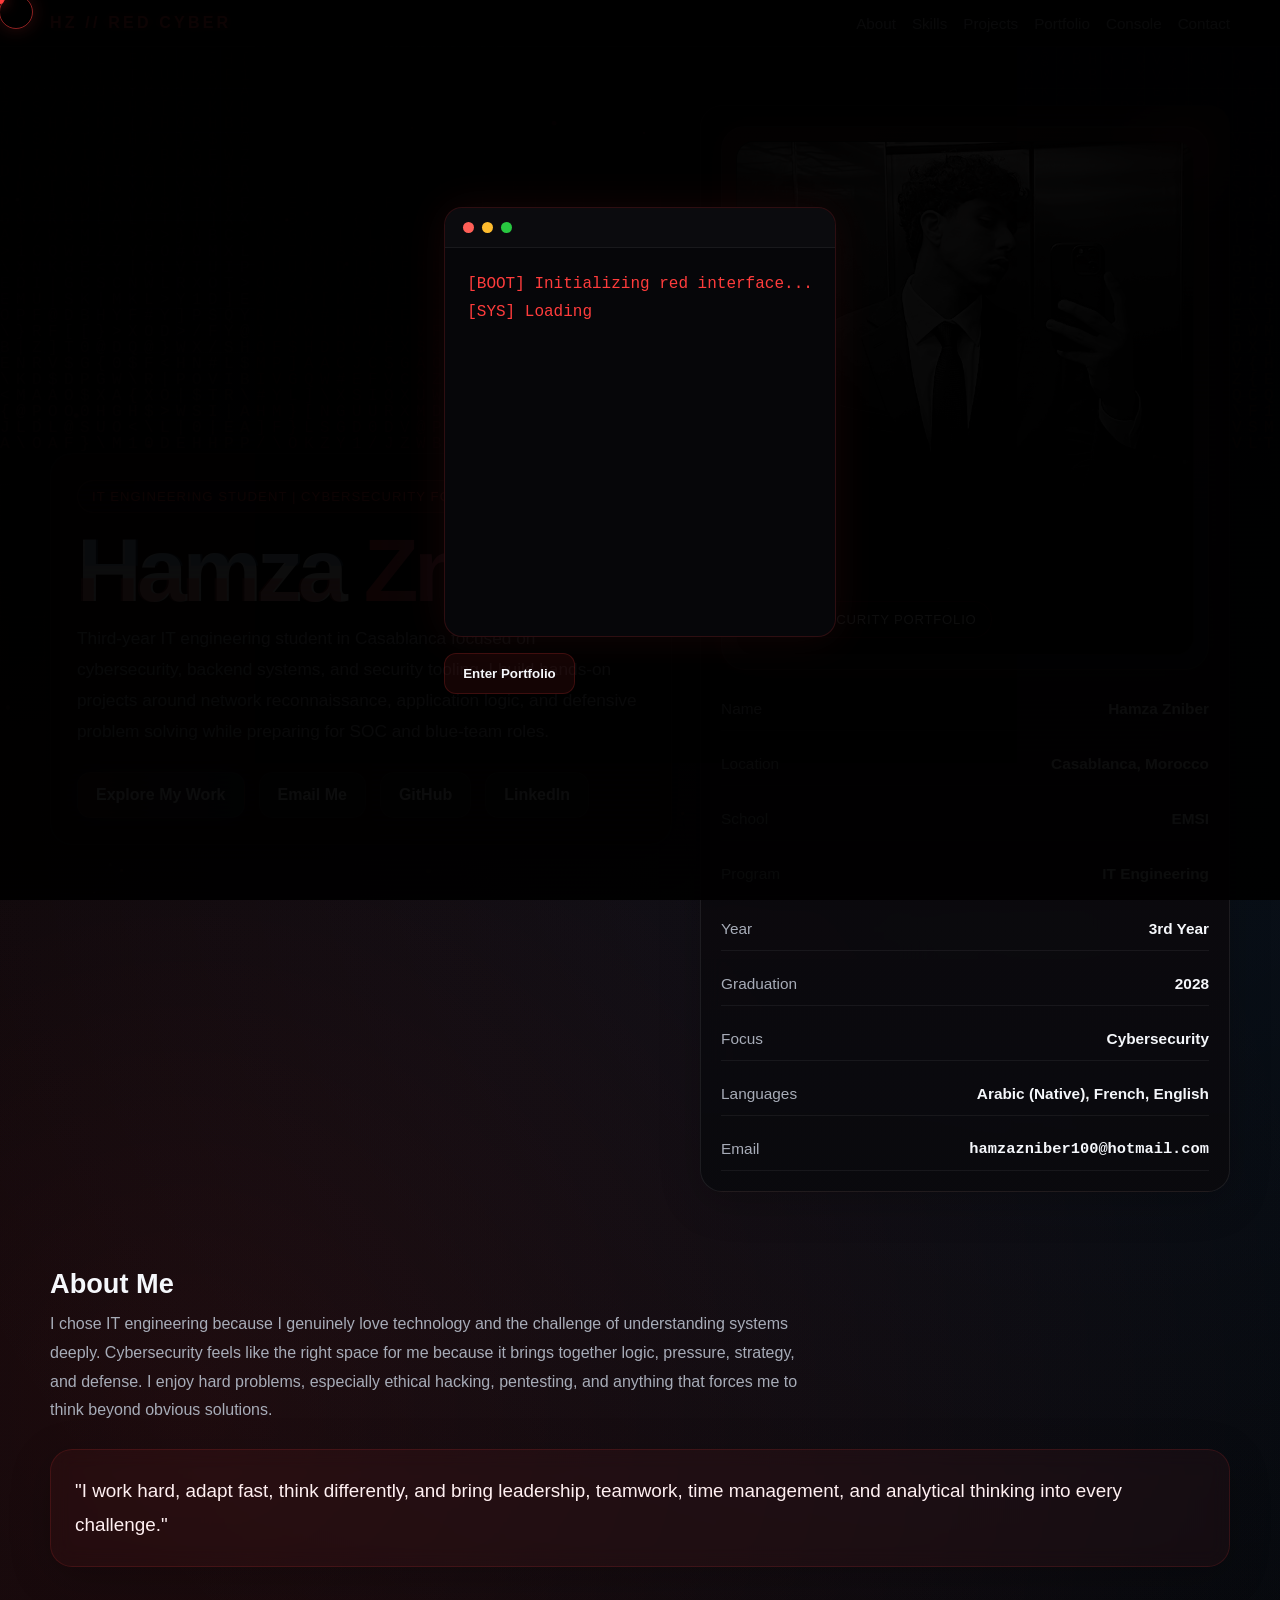
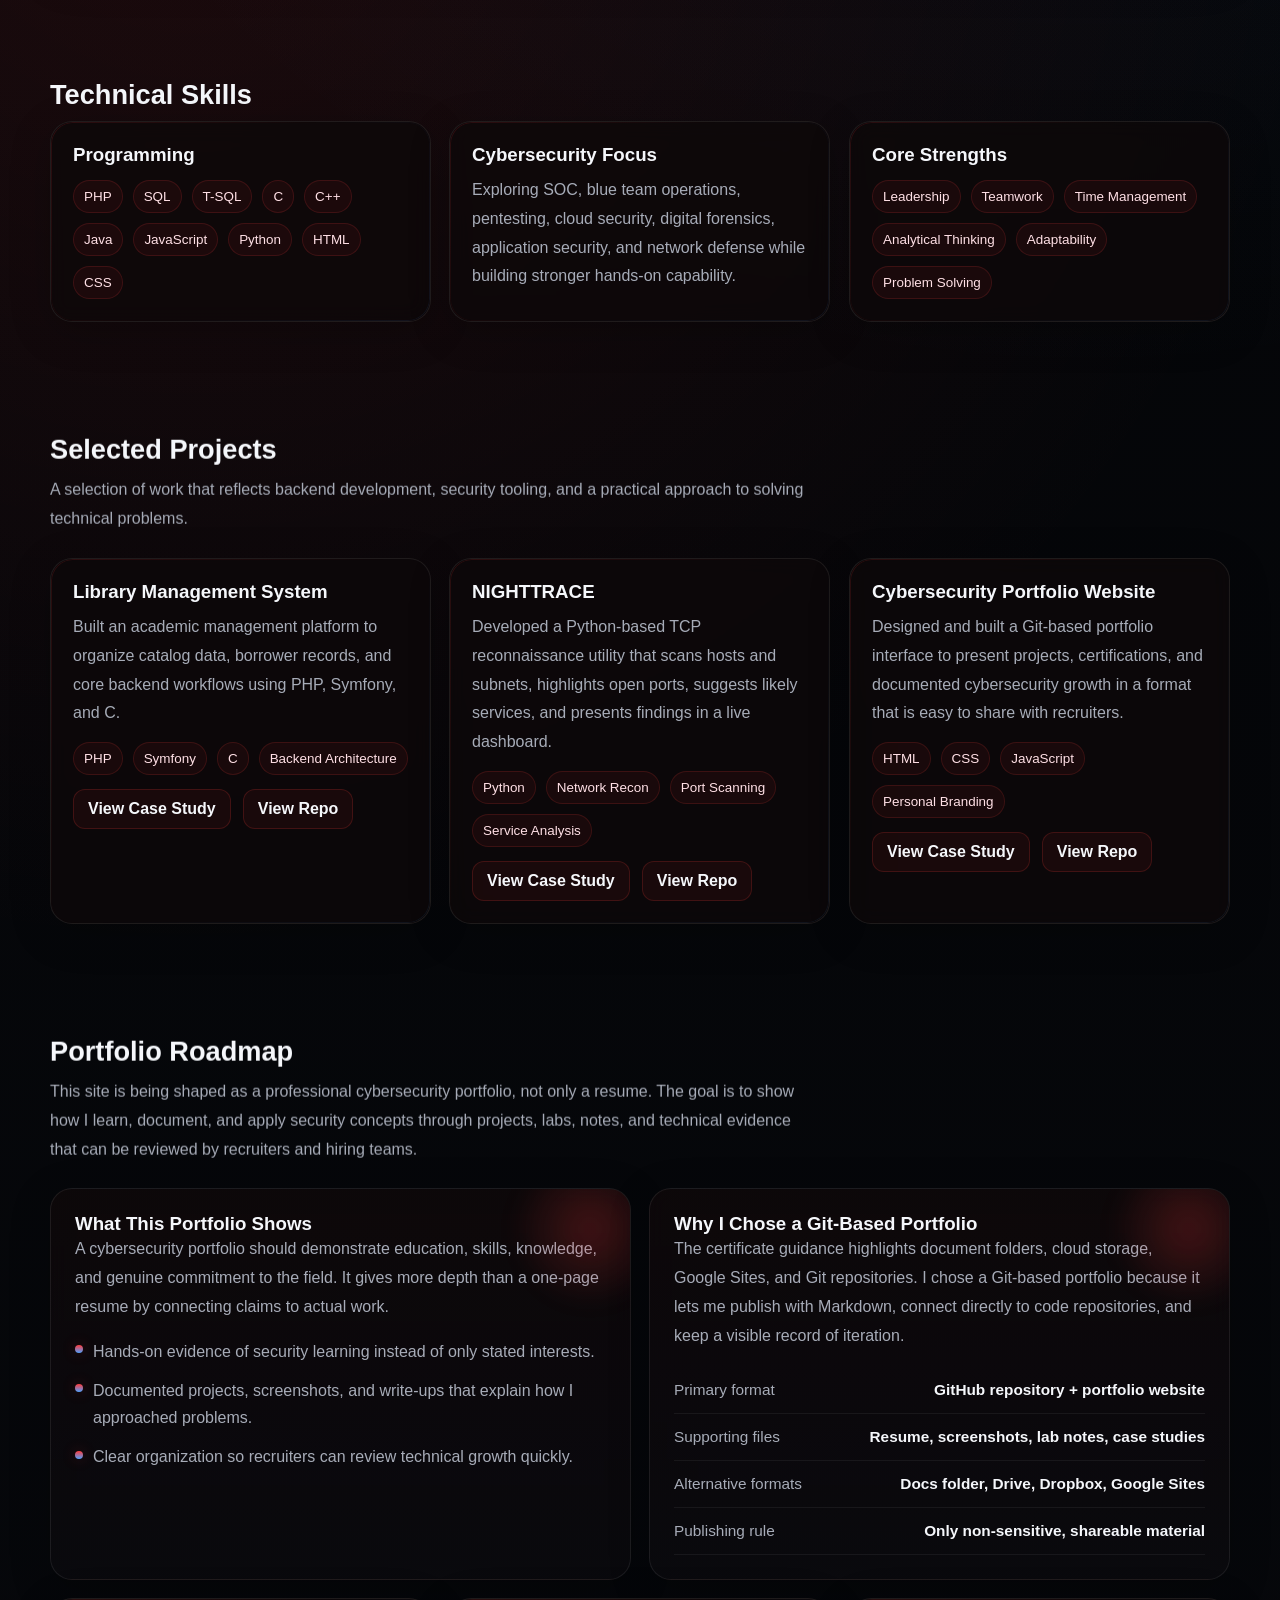
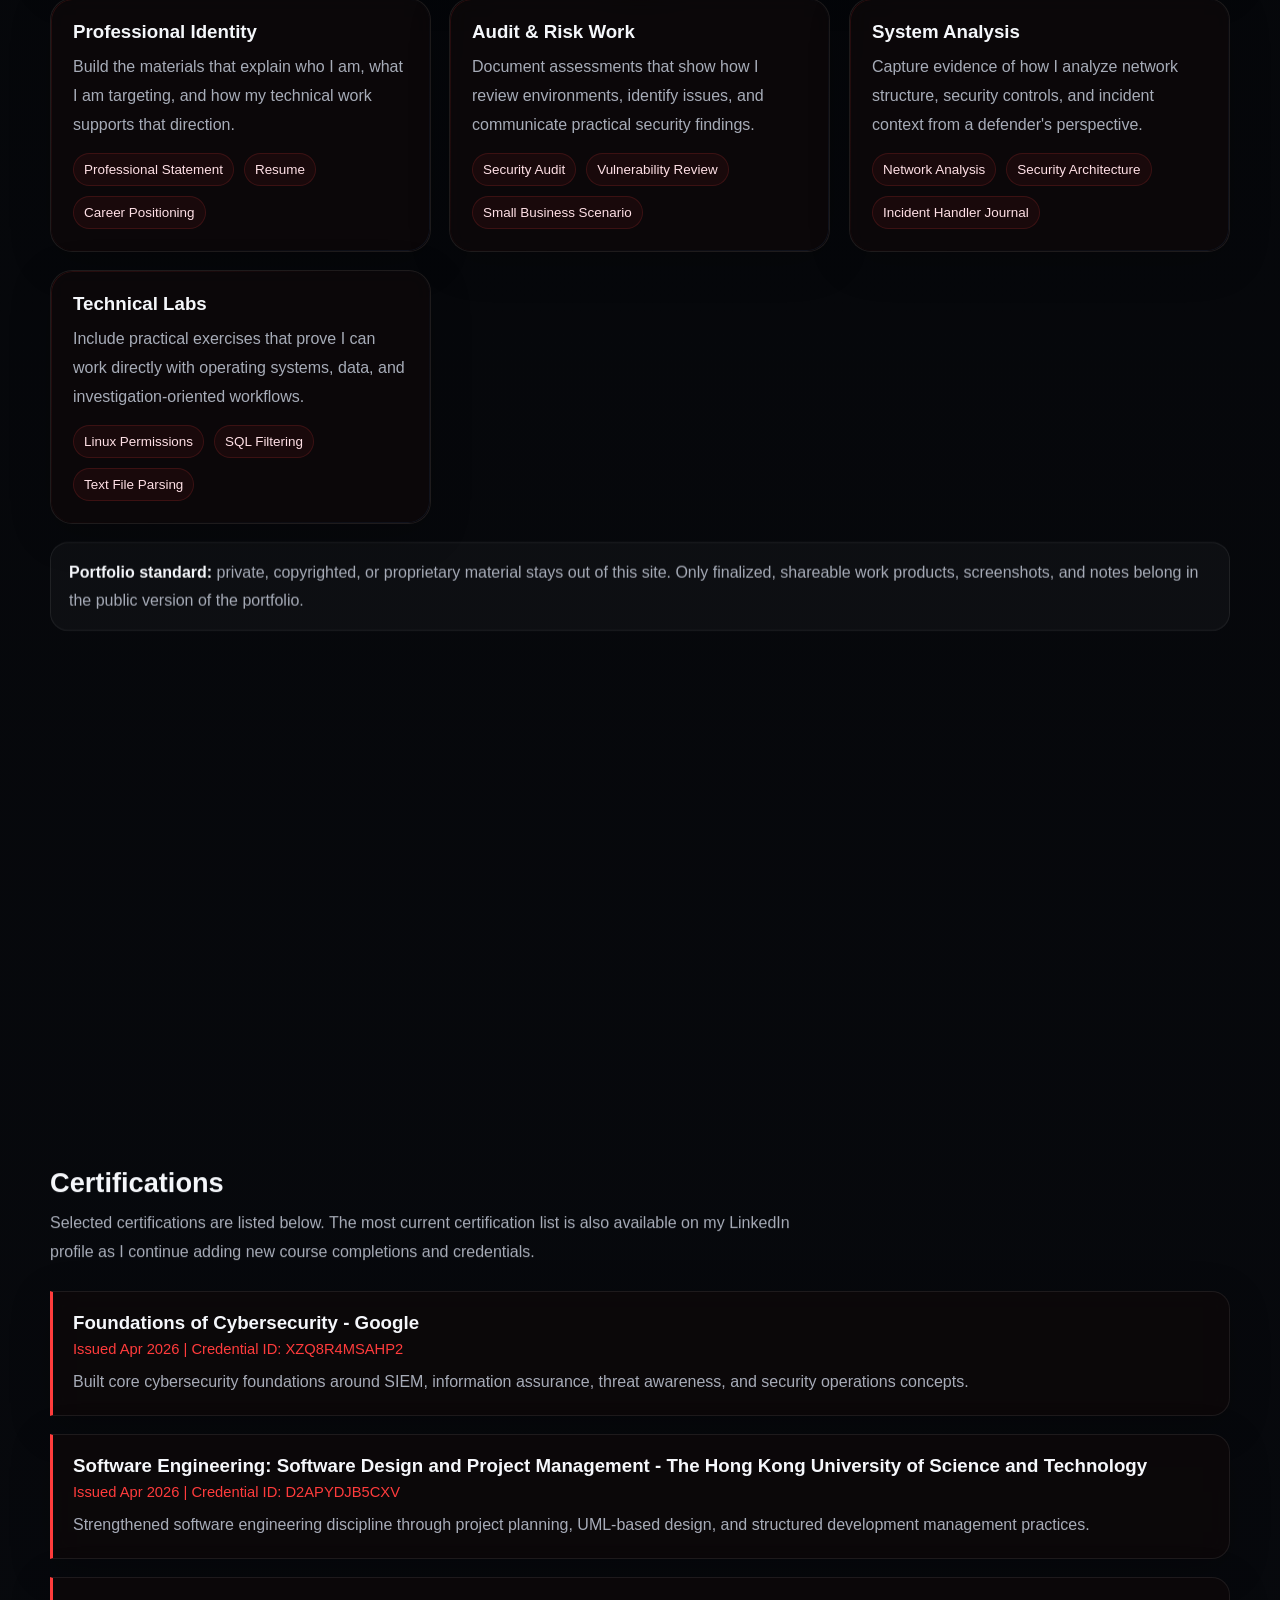
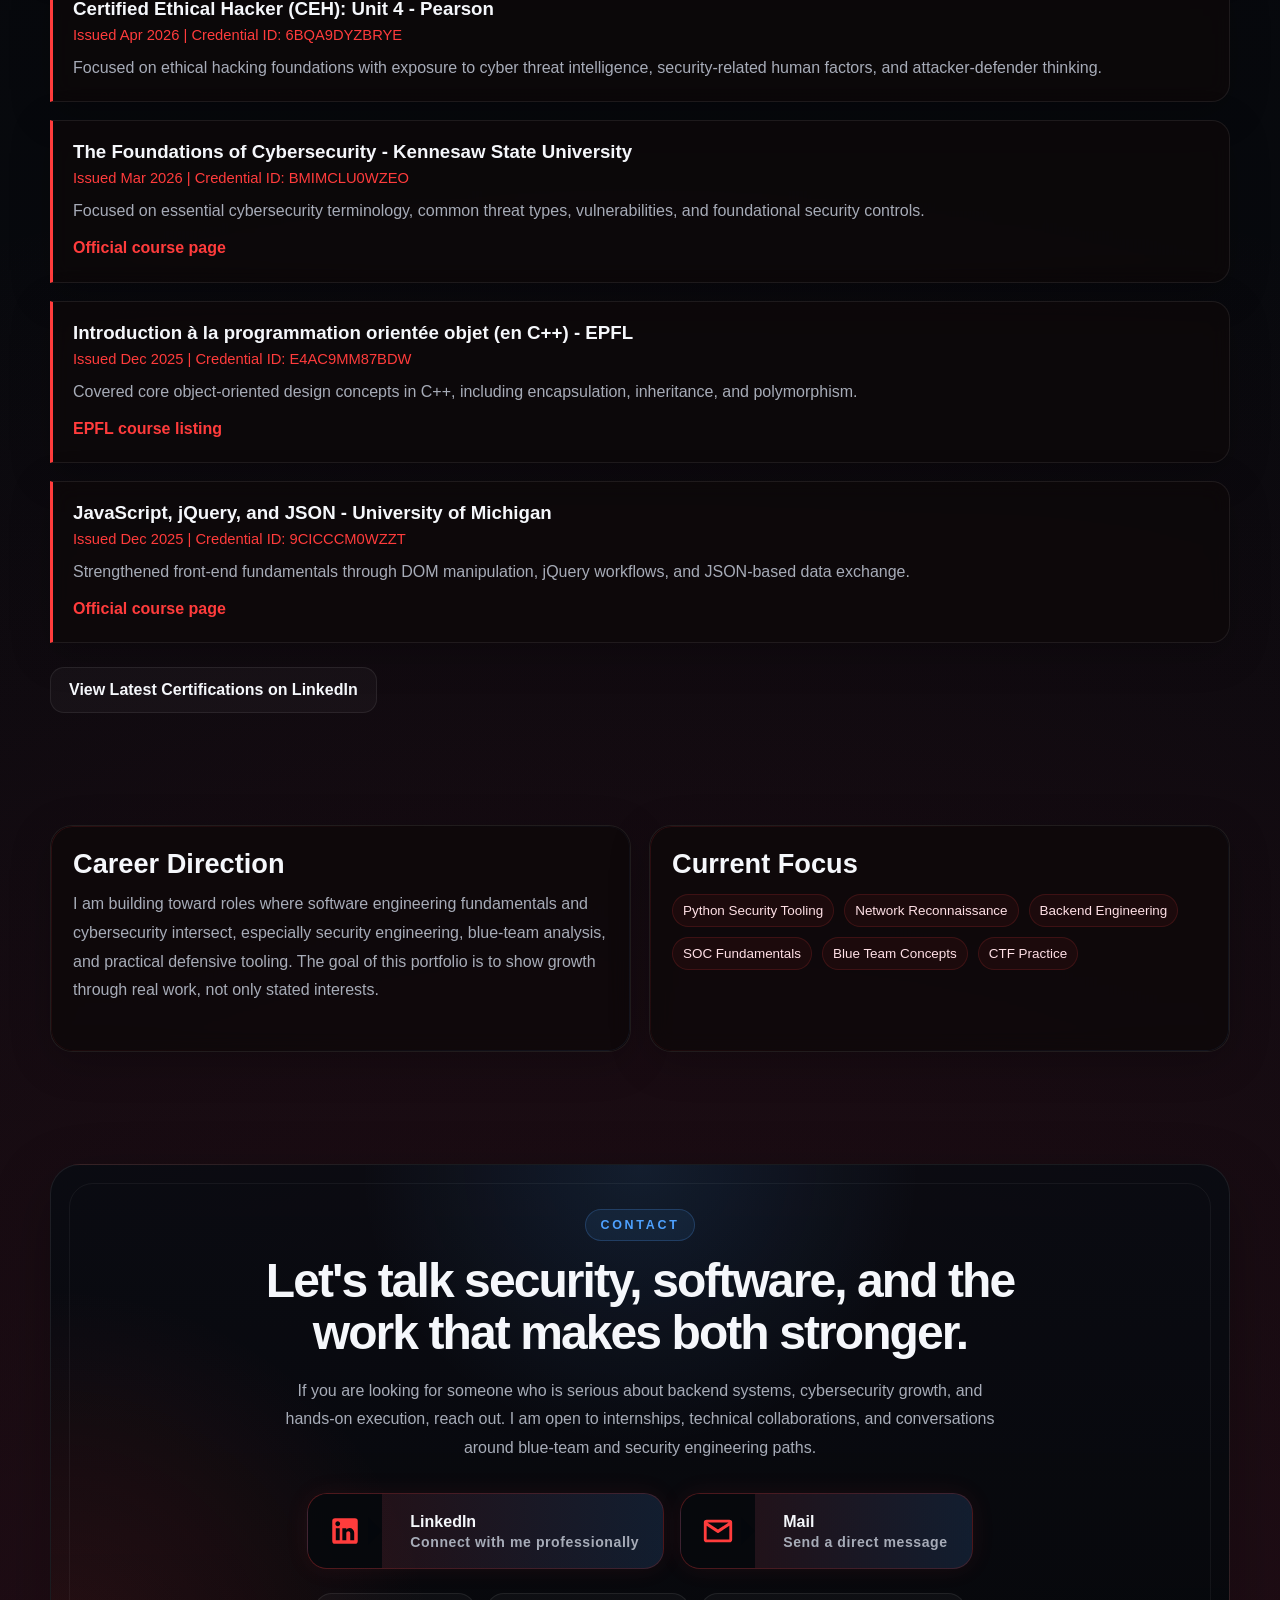
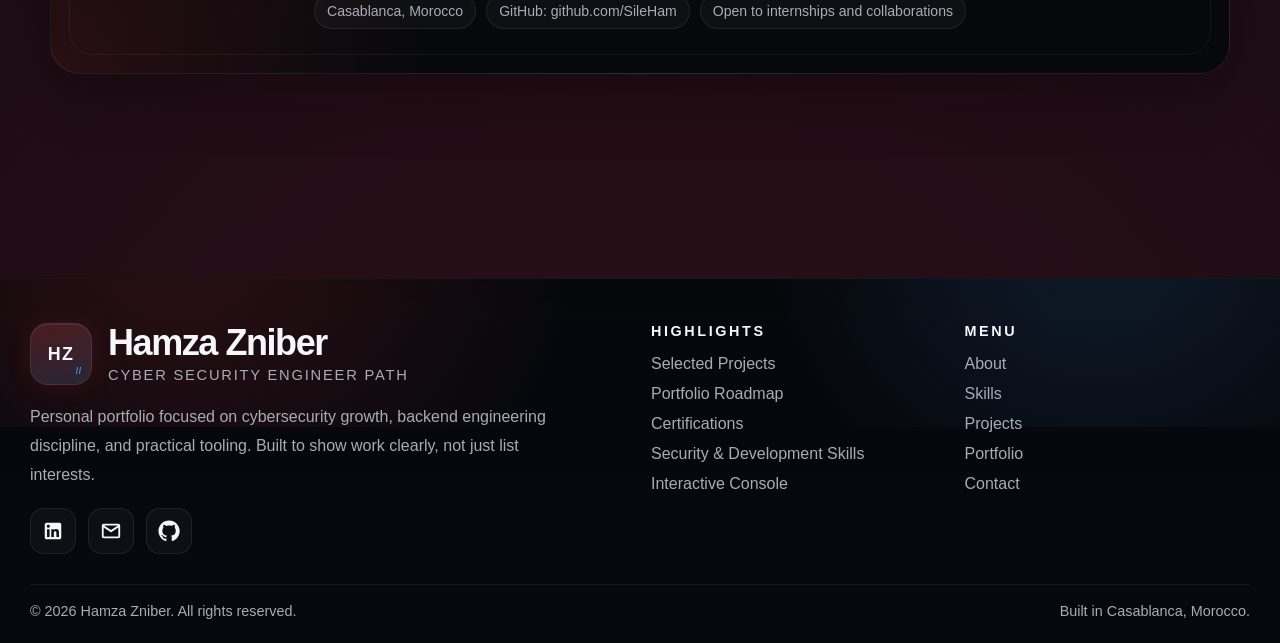
==== commit 0277935d: "Update portfolio roadmap and certifications" ====
--- a/index.html
+++ b/index.html
@@ -500,6 +500,57 @@
       margin-bottom:24px;
     }
 
+    .portfolio-lead{
+      color:var(--muted);
+      line-height:1.8;
+      margin-bottom:16px;
+    }
+
+    .portfolio-list{
+      list-style:none;
+      display:grid;
+      gap:12px;
+    }
+
+    .portfolio-list li{
+      position:relative;
+      padding-left:18px;
+      color:var(--muted);
+      line-height:1.7;
+    }
+
+    .portfolio-list li::before{
+      content:"";
+      position:absolute;
+      left:0;
+      top:.72em;
+      width:8px;
+      height:8px;
+      border-radius:50%;
+      background:linear-gradient(180deg, var(--red), var(--blue));
+      box-shadow:0 0 14px rgba(255,60,60,.25);
+      transform:translateY(-50%);
+    }
+
+    .portfolio-cards{
+      grid-template-columns:repeat(2,minmax(0,1fr));
+      margin-top:18px;
+    }
+
+    .portfolio-note{
+      margin-top:18px;
+      padding:16px 18px;
+      border-radius:18px;
+      border:1px solid rgba(255,255,255,.08);
+      background:rgba(255,255,255,.03);
+      color:var(--muted);
+      line-height:1.7;
+    }
+
+    .portfolio-note strong{
+      color:var(--text);
+    }
+
     .cards{
       display:grid;
       grid-template-columns:repeat(3,minmax(0,1fr));
@@ -1427,6 +1478,7 @@
         <a href="#about">About</a>
         <a href="#skills">Skills</a>
         <a href="#projects">Projects</a>
+        <a href="#portfolio">Portfolio</a>
         <a href="#console">Console</a>
         <a href="#contact">Contact</a>
       </div>
@@ -1582,8 +1634,8 @@
         <div class="card tilt-card">
           <h3>Cybersecurity Portfolio Website</h3>
           <p>
-            Designed and built a personal portfolio interface to present projects, certifications, and
-            contact channels with a focused cybersecurity identity.
+            Designed and built a Git-based portfolio interface to present projects, certifications, and
+            documented cybersecurity growth in a format that is easy to share with recruiters.
           </p>
           <div class="chips">
             <span class="chip">HTML</span>
@@ -1592,11 +1644,110 @@
             <span class="chip">Personal Branding</span>
           </div>
           <div class="project-actions">
-            <a href="#" class="open-modal" onclick="openProject('Cybersecurity Portfolio Website', 'Built and iterated on a personal portfolio website to present technical projects, certifications, and contact information with a clear cybersecurity identity. The work focused on front-end structure, responsive layout, and turning raw experience into a more credible professional profile.', ['HTML','CSS','JavaScript','Responsive Layout','Branding']); return false;">View Case Study</a>
+            <a href="#" class="open-modal" onclick="openProject('Cybersecurity Portfolio Website', 'Built and iterated on a Git-based personal portfolio website to present technical projects, certifications, and structured cybersecurity evidence in one place. The work focused on front-end structure, responsive layout, and turning ongoing learning into a professional profile that is easier for recruiters to review.', ['HTML','CSS','JavaScript','Responsive Layout','Branding']); return false;">View Case Study</a>
             <a href="https://github.com/SileHam/sileham.github.io" class="open-modal" target="_blank" rel="noopener noreferrer">View Repo</a>
           </div>
         </div>
       </div>
+    </section>
+
+    <section id="portfolio" class="reveal parallax" data-speed="0.13">
+      <h2 class="section-title">Portfolio Roadmap</h2>
+
+      <p class="section-sub">
+        This site is being shaped as a professional cybersecurity portfolio, not only a resume. The goal
+        is to show how I learn, document, and apply security concepts through projects, labs, notes, and
+        technical evidence that can be reviewed by recruiters and hiring teams.
+      </p>
+
+      <div class="split">
+        <div class="side-card tilt-card">
+          <h3>What This Portfolio Shows</h3>
+          <p class="portfolio-lead">
+            A cybersecurity portfolio should demonstrate education, skills, knowledge, and genuine
+            commitment to the field. It gives more depth than a one-page resume by connecting claims to
+            actual work.
+          </p>
+          <ul class="portfolio-list">
+            <li>Hands-on evidence of security learning instead of only stated interests.</li>
+            <li>Documented projects, screenshots, and write-ups that explain how I approached problems.</li>
+            <li>Clear organization so recruiters can review technical growth quickly.</li>
+          </ul>
+        </div>
+
+        <div class="side-card tilt-card">
+          <h3>Why I Chose a Git-Based Portfolio</h3>
+          <p class="portfolio-lead">
+            The certificate guidance highlights document folders, cloud storage, Google Sites, and Git
+            repositories. I chose a Git-based portfolio because it lets me publish with Markdown, connect
+            directly to code repositories, and keep a visible record of iteration.
+          </p>
+          <div class="stat"><span>Primary format</span><strong>GitHub repository + portfolio website</strong></div>
+          <div class="stat"><span>Supporting files</span><strong>Resume, screenshots, lab notes, case studies</strong></div>
+          <div class="stat"><span>Alternative formats</span><strong>Docs folder, Drive, Dropbox, Google Sites</strong></div>
+          <div class="stat"><span>Publishing rule</span><strong>Only non-sensitive, shareable material</strong></div>
+        </div>
+      </div>
+
+      <div class="cards portfolio-cards">
+        <div class="card tilt-card">
+          <h3>Professional Identity</h3>
+          <p>
+            Build the materials that explain who I am, what I am targeting, and how my technical work
+            supports that direction.
+          </p>
+          <div class="chips">
+            <span class="chip">Professional Statement</span>
+            <span class="chip">Resume</span>
+            <span class="chip">Career Positioning</span>
+          </div>
+        </div>
+
+        <div class="card tilt-card">
+          <h3>Audit & Risk Work</h3>
+          <p>
+            Document assessments that show how I review environments, identify issues, and communicate
+            practical security findings.
+          </p>
+          <div class="chips">
+            <span class="chip">Security Audit</span>
+            <span class="chip">Vulnerability Review</span>
+            <span class="chip">Small Business Scenario</span>
+          </div>
+        </div>
+
+        <div class="card tilt-card">
+          <h3>System Analysis</h3>
+          <p>
+            Capture evidence of how I analyze network structure, security controls, and incident context
+            from a defender's perspective.
+          </p>
+          <div class="chips">
+            <span class="chip">Network Analysis</span>
+            <span class="chip">Security Architecture</span>
+            <span class="chip">Incident Handler Journal</span>
+          </div>
+        </div>
+
+        <div class="card tilt-card">
+          <h3>Technical Labs</h3>
+          <p>
+            Include practical exercises that prove I can work directly with operating systems, data, and
+            investigation-oriented workflows.
+          </p>
+          <div class="chips">
+            <span class="chip">Linux Permissions</span>
+            <span class="chip">SQL Filtering</span>
+            <span class="chip">Text File Parsing</span>
+          </div>
+        </div>
+      </div>
+
+      <p class="portfolio-note">
+        <strong>Portfolio standard:</strong> private, copyrighted, or proprietary material stays out of
+        this site. Only finalized, shareable work products, screenshots, and notes belong in the public
+        version of the portfolio.
+      </p>
     </section>
 
     <section id="console" class="reveal parallax" data-speed="0.09">
@@ -1621,9 +1772,35 @@
     <section id="certifications" class="reveal parallax" data-speed="0.11">
       <h2 class="section-title">Certifications</h2>
 
+      <p class="section-sub">
+        Selected certifications are listed below. The most current certification list is also available
+        on my LinkedIn profile as I continue adding new course completions and credentials.
+      </p>
+
       <div class="timeline">
         <div class="timeline-item">
-          <h3>Object-Oriented Programming in C++ - EPFL</h3>
+          <h3>Foundations of Cybersecurity - Google</h3>
+          <span>Issued Apr 2026 | Credential ID: XZQ8R4MSAHP2</span>
+          <p>Built core cybersecurity foundations around SIEM, information assurance, threat awareness, and security operations concepts.</p>
+        </div>
+        <div class="timeline-item">
+          <h3>Software Engineering: Software Design and Project Management - The Hong Kong University of Science and Technology</h3>
+          <span>Issued Apr 2026 | Credential ID: D2APYDJB5CXV</span>
+          <p>Strengthened software engineering discipline through project planning, UML-based design, and structured development management practices.</p>
+        </div>
+        <div class="timeline-item">
+          <h3>Certified Ethical Hacker (CEH): Unit 4 - Pearson</h3>
+          <span>Issued Apr 2026 | Credential ID: 6BQA9DYZBRYE</span>
+          <p>Focused on ethical hacking foundations with exposure to cyber threat intelligence, security-related human factors, and attacker-defender thinking.</p>
+        </div>
+        <div class="timeline-item">
+          <h3>The Foundations of Cybersecurity - Kennesaw State University</h3>
+          <span>Issued Mar 2026 | Credential ID: BMIMCLU0WZEO</span>
+          <p>Focused on essential cybersecurity terminology, common threat types, vulnerabilities, and foundational security controls.</p>
+          <p><a class="project-link" href="https://www.coursera.org/learn/foundations-cybersecurity" target="_blank" rel="noopener noreferrer">Official course page</a></p>
+        </div>
+        <div class="timeline-item">
+          <h3>Introduction à la programmation orientée objet (en C++) - EPFL</h3>
           <span>Issued Dec 2025 | Credential ID: E4AC9MM87BDW</span>
           <p>Covered core object-oriented design concepts in C++, including encapsulation, inheritance, and polymorphism.</p>
           <p><a class="project-link" href="https://graphsearch.epfl.ch/en/mooc/M-CPP2" target="_blank" rel="noopener noreferrer">EPFL course listing</a></p>
@@ -1634,12 +1811,10 @@
           <p>Strengthened front-end fundamentals through DOM manipulation, jQuery workflows, and JSON-based data exchange.</p>
           <p><a class="project-link" href="https://www.coursera.org/learn/javascript-jquery-json" target="_blank" rel="noopener noreferrer">Official course page</a></p>
         </div>
-        <div class="timeline-item">
-          <h3>The Foundations of Cybersecurity - Kennesaw State University</h3>
-          <span>Issued Mar 2026 | Credential ID: BMIMCLU0WZEO</span>
-          <p>Focused on essential cybersecurity terminology, common threat types, vulnerabilities, and foundational security controls.</p>
-          <p><a class="project-link" href="https://www.coursera.org/learn/foundations-cybersecurity" target="_blank" rel="noopener noreferrer">Official course page</a></p>
-        </div>
+      </div>
+
+      <div class="hero-cta">
+        <a class="btn btn-secondary" href="https://www.linkedin.com/in/hamza-zniber/" target="_blank" rel="noopener noreferrer">View Latest Certifications on LinkedIn</a>
       </div>
     </section>
 
@@ -1752,6 +1927,7 @@
         <div class="footer-column">
           <h3>Highlights</h3>
           <a href="#projects">Selected Projects</a>
+          <a href="#portfolio">Portfolio Roadmap</a>
           <a href="#certifications">Certifications</a>
           <a href="#skills">Security & Development Skills</a>
           <a href="#console">Interactive Console</a>
@@ -1762,6 +1938,7 @@
           <a href="#about">About</a>
           <a href="#skills">Skills</a>
           <a href="#projects">Projects</a>
+          <a href="#portfolio">Portfolio</a>
           <a href="#contact">Contact</a>
         </div>
       </div>
@@ -1884,12 +2061,15 @@
         appendConsole("\\n> " + cmd);
 
         if(cmd === 'help'){
-          appendConsole("Available commands:\\n- help\\n- cv\\n- projects\\n- contact\\n- clear");
+          appendConsole("Available commands:\\n- help\\n- cv\\n- projects\\n- portfolio\\n- contact\\n- clear");
         } else if(cmd === 'cv'){
           appendConsole("Resume is available on request. Please contact me by email or LinkedIn.");
         } else if(cmd === 'projects'){
           appendConsole("Projects:\\n1. Library Management System\\n2. NIGHTTRACE\\n3. Cybersecurity Portfolio Website");
           document.getElementById('projects').scrollIntoView({behavior:'smooth'});
+        } else if(cmd === 'portfolio'){
+          appendConsole("Portfolio roadmap:\\n- Professional Statement\\n- Security Audit\\n- Network Analysis\\n- Linux Permissions\\n- SQL Filtering\\n- Incident Journal\\n- Text Parsing\\n- Resume");
+          document.getElementById('portfolio').scrollIntoView({behavior:'smooth'});
         } else if(cmd === 'contact'){
           appendConsole("Email: hamzazniber100@hotmail.com\\nGitHub: github.com/SileHam\\nLinkedIn: linkedin.com/in/hamza-zniber");
           document.getElementById('contact').scrollIntoView({behavior:'smooth'});
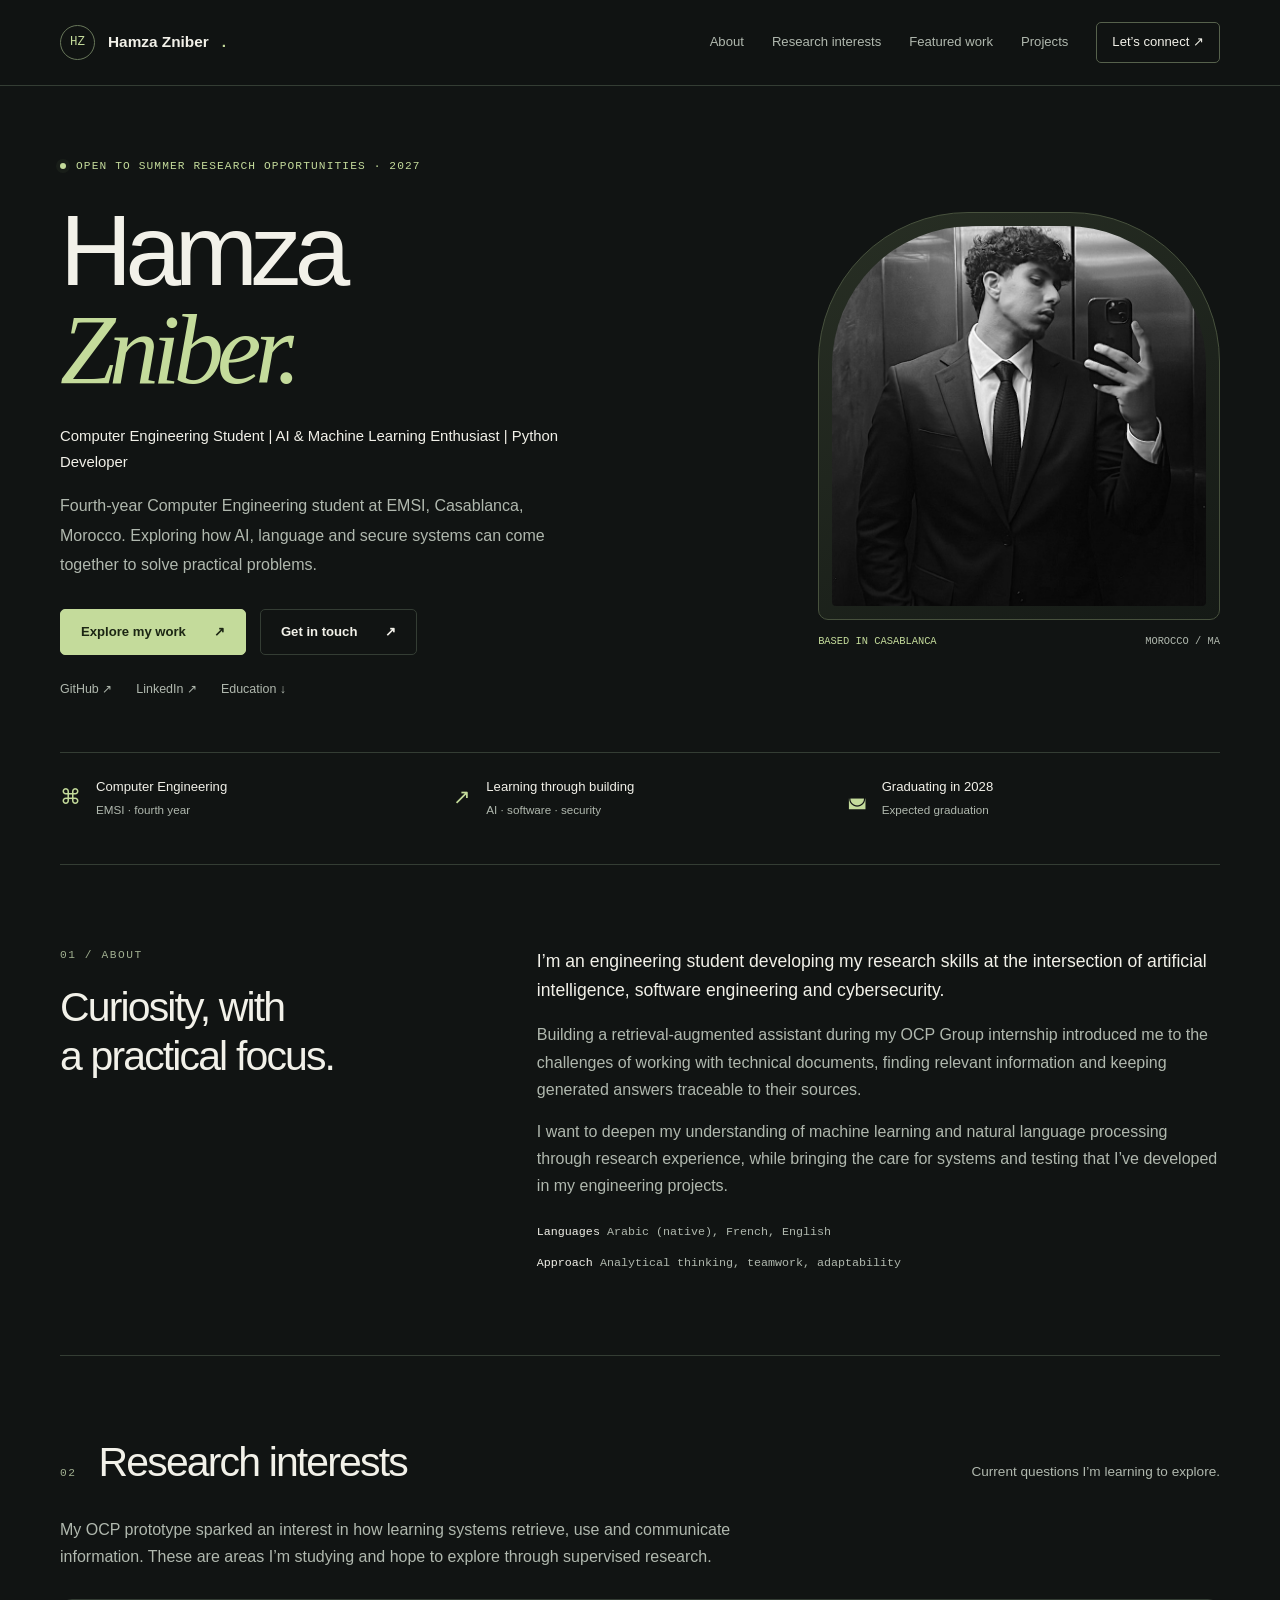
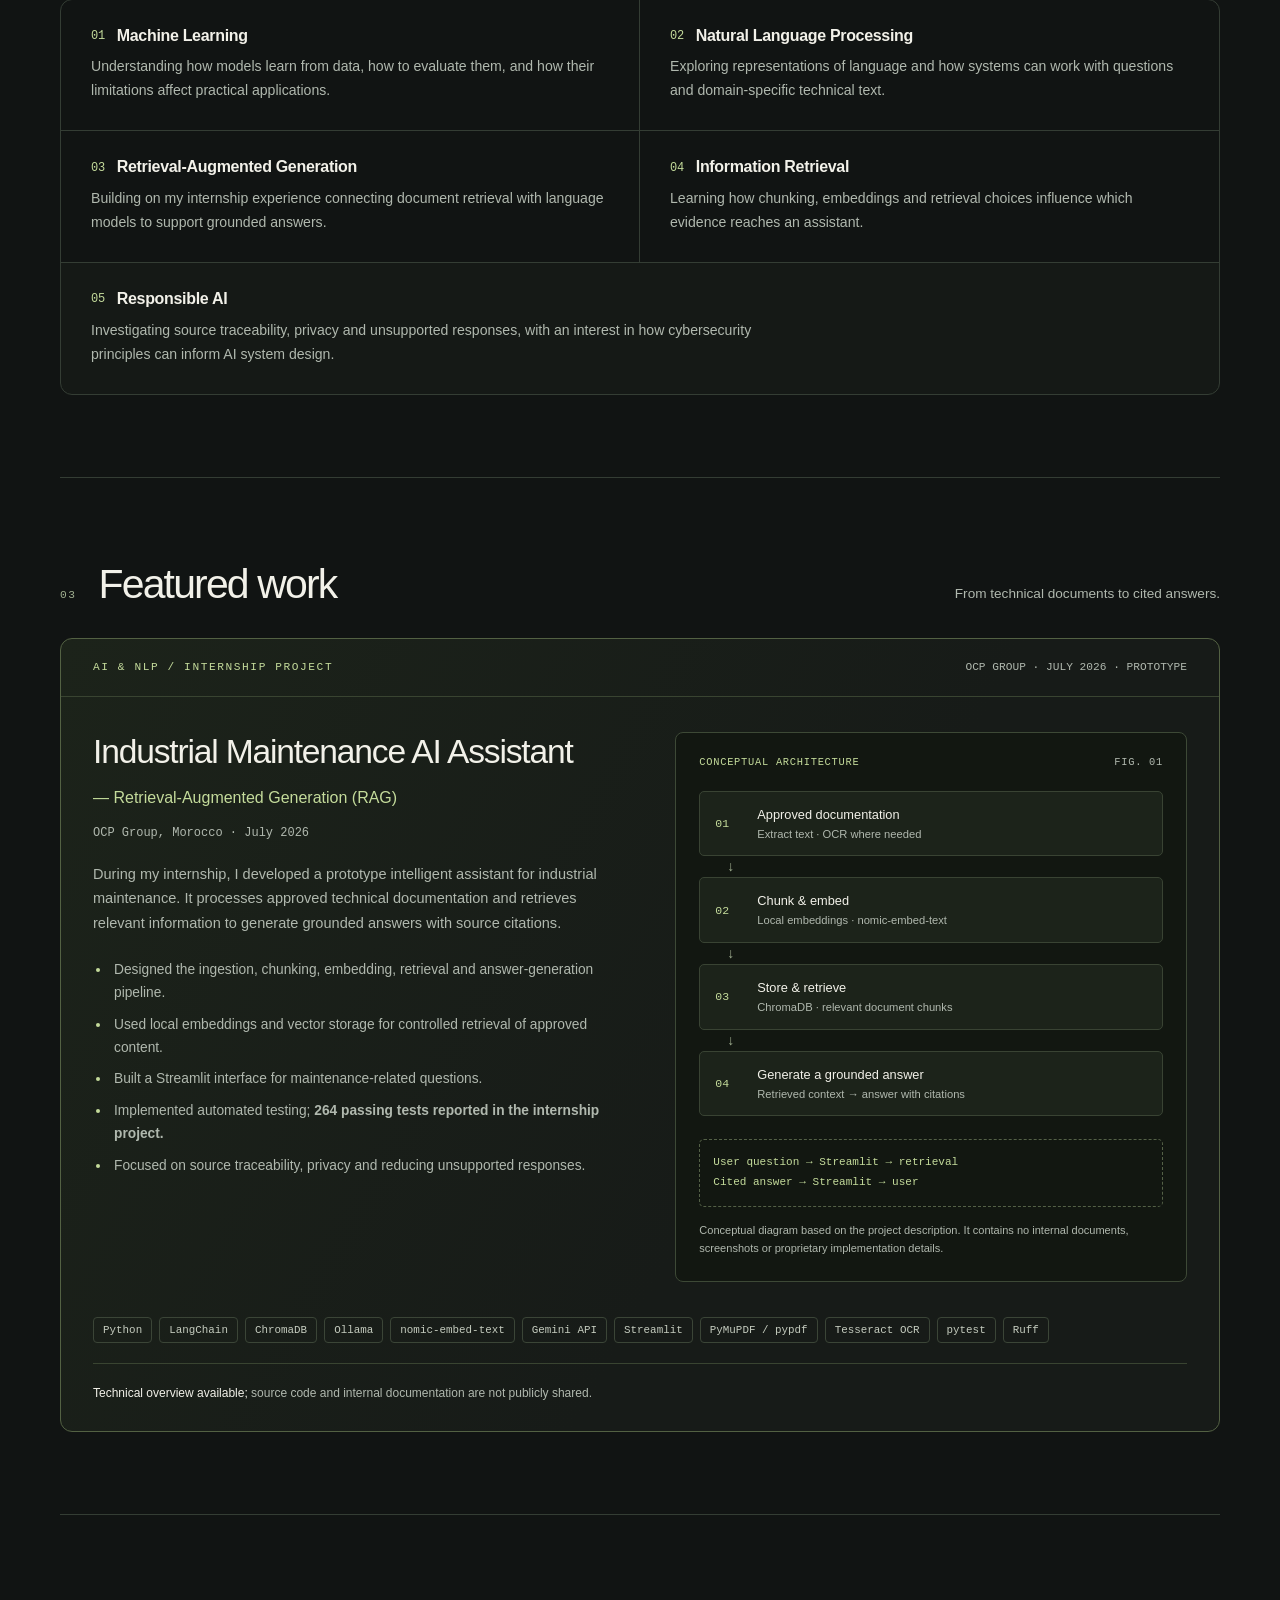
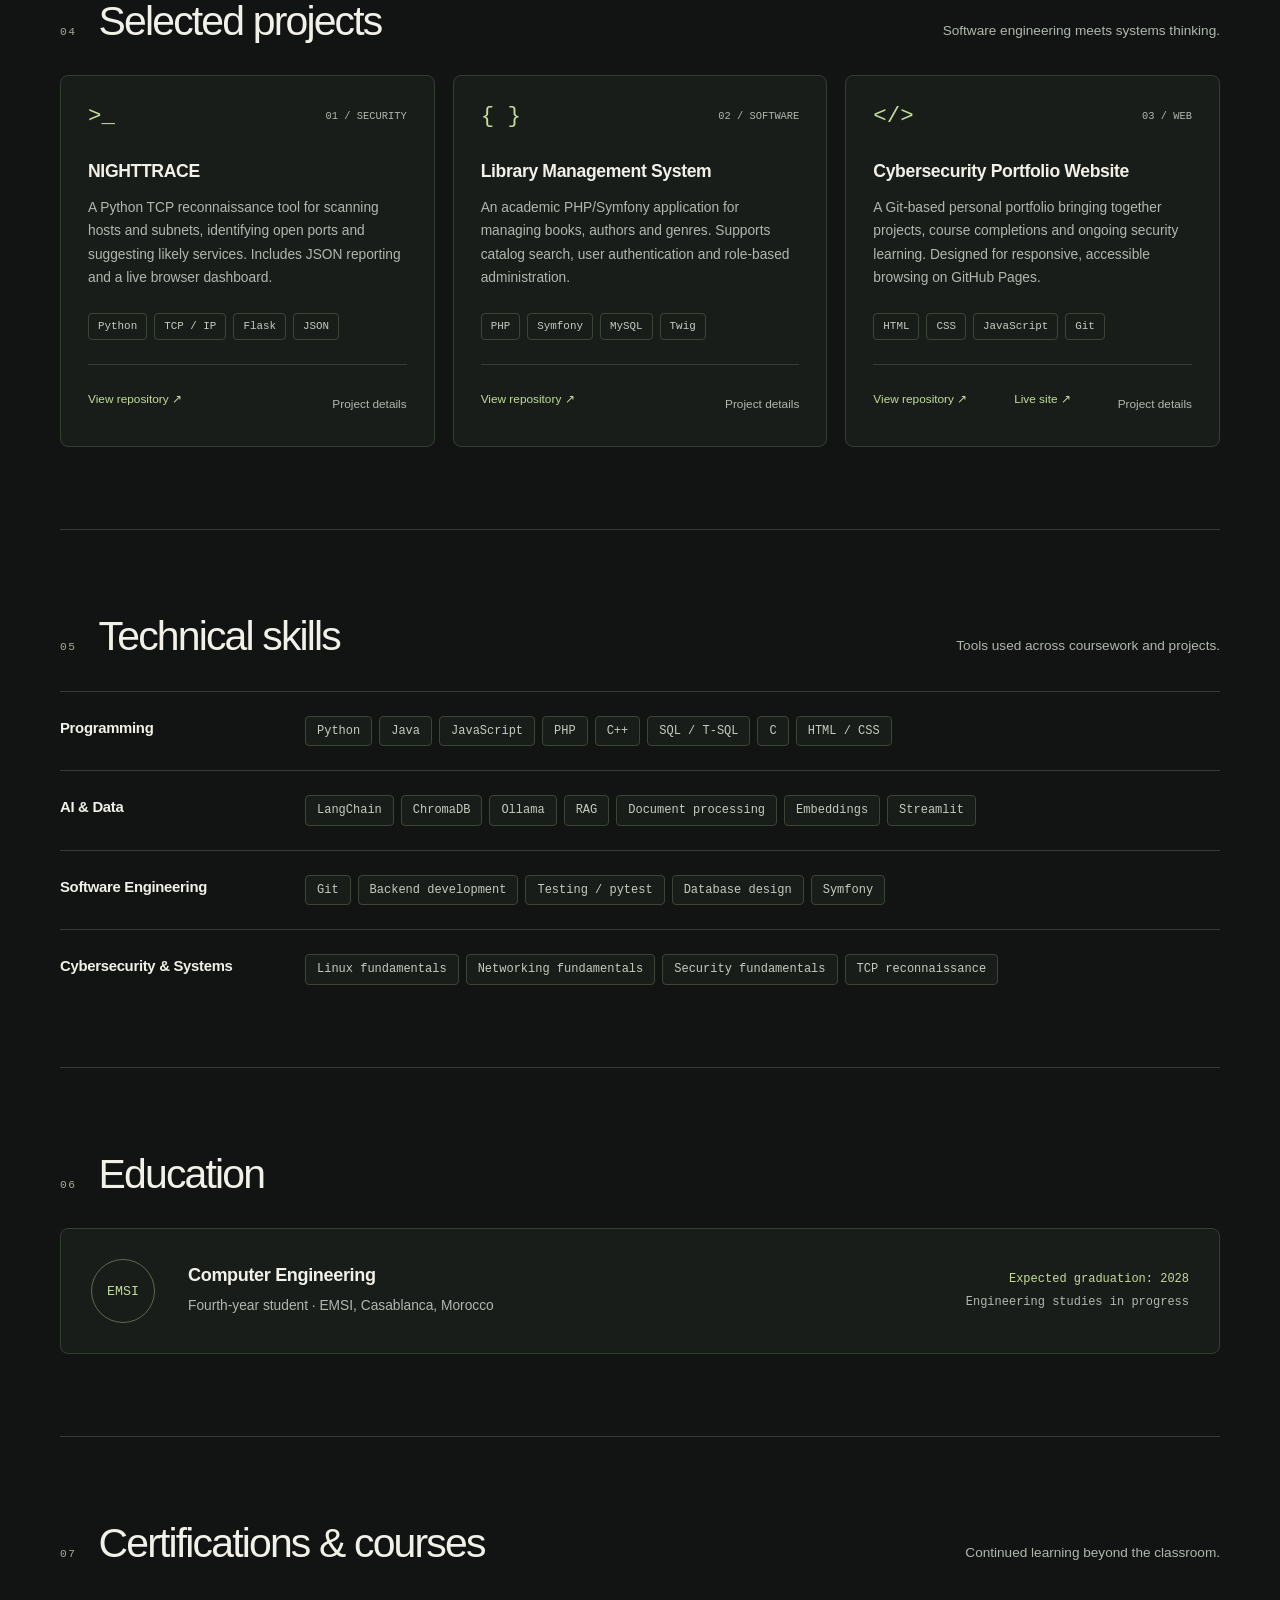
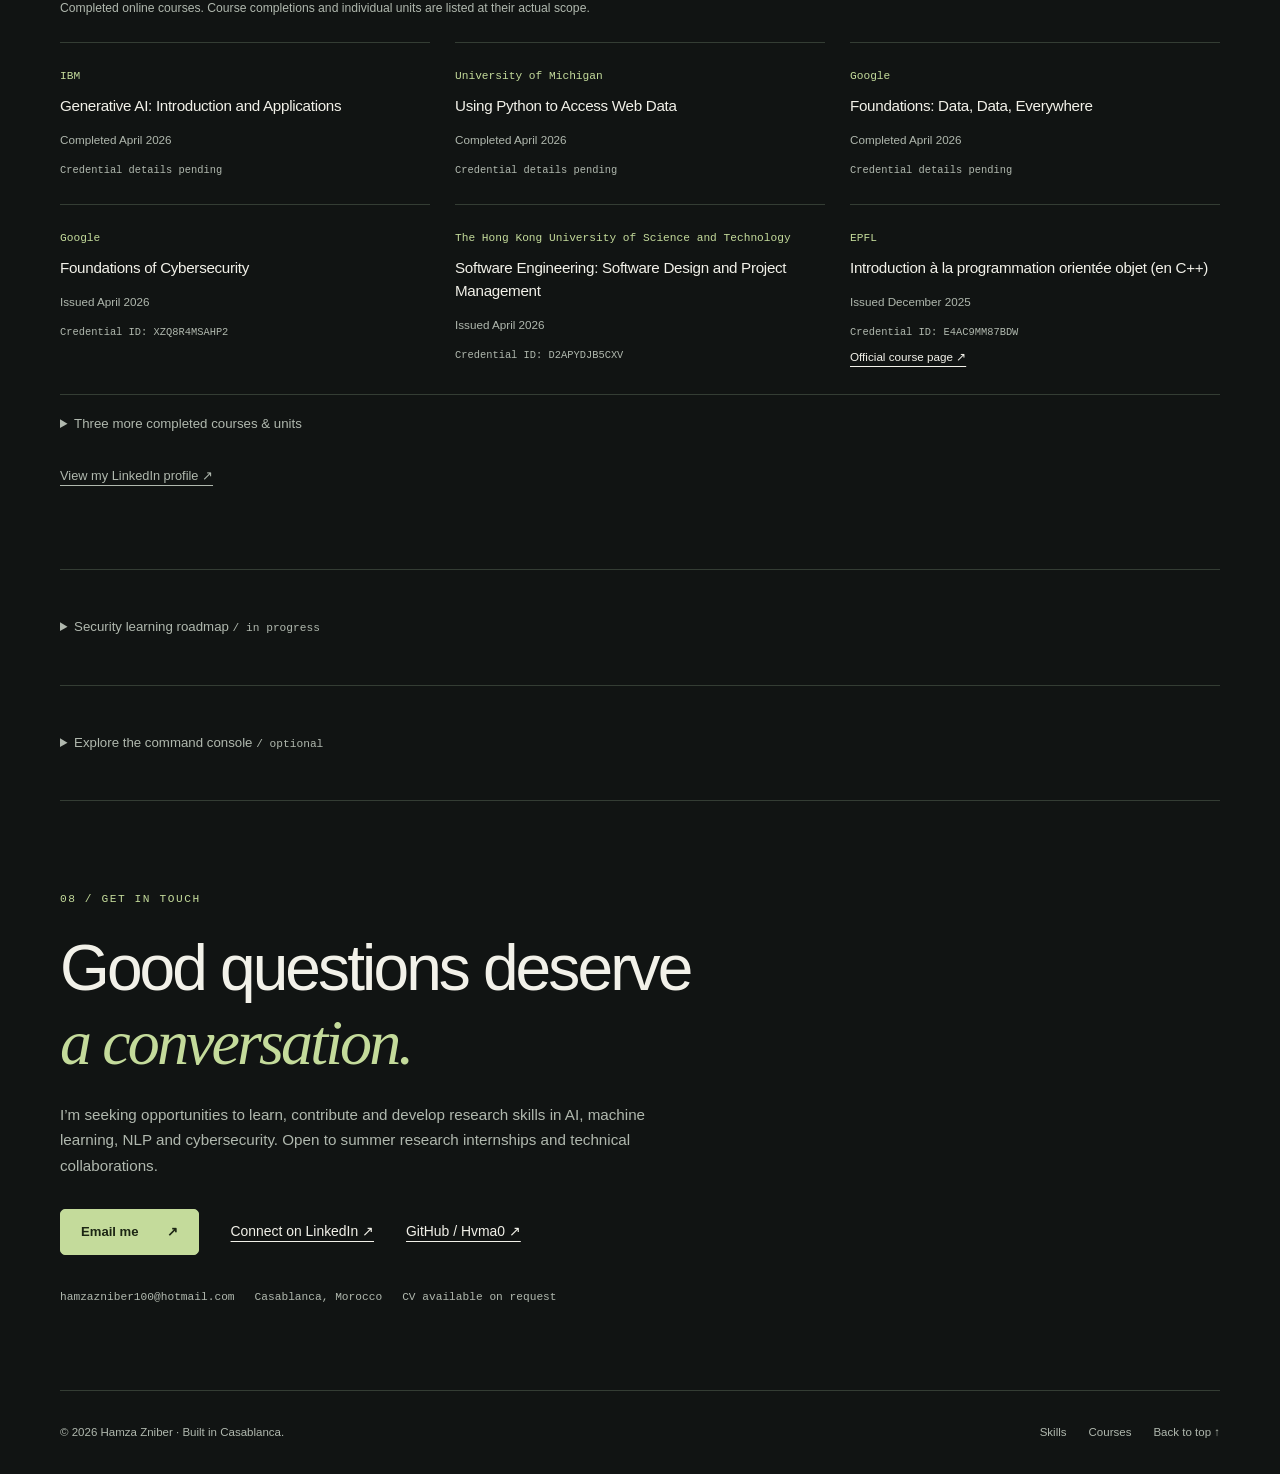
==== commit cf1edacb: "Update portfolio for academic research applications" ====
--- a/index.html
+++ b/index.html
@@ -1,1658 +1,208 @@
-﻿<!DOCTYPE html>
+<!DOCTYPE html>
 <html lang="en">
 <head>
   <meta charset="UTF-8" />
   <meta name="viewport" content="width=device-width, initial-scale=1.0" />
-  <title>Hamza Zniber | Cybersecurity Portfolio</title>
+  <meta name="color-scheme" content="dark" />
+  <meta name="theme-color" content="#111413" />
+  <title>Hamza Zniber | Computer Engineering, AI &amp; Cybersecurity</title>
+  <meta name="description" content="Hamza Zniber, fourth-year Computer Engineering student at EMSI Casablanca. Projects and learning interests in machine learning, NLP, RAG and cybersecurity." />
+  <link rel="canonical" href="https://sileham.github.io/" />
+  <meta property="og:type" content="website" />
+  <meta property="og:locale" content="en_US" />
+  <meta property="og:title" content="Hamza Zniber | Computer Engineering, AI &amp; Cybersecurity" />
+  <meta property="og:description" content="Engineering student developing research skills through AI prototypes, software engineering and cybersecurity projects." />
+  <meta property="og:url" content="https://sileham.github.io/" />
+  <meta property="og:image" content="https://sileham.github.io/PDP.jpg" />
+  <meta property="og:image:alt" content="Portrait of Hamza Zniber" />
+  <meta name="twitter:card" content="summary" />
+  <meta name="twitter:title" content="Hamza Zniber | Engineering Student Portfolio" />
+  <meta name="twitter:description" content="AI, machine learning, NLP, RAG and cybersecurity &mdash; projects and current learning interests." />
+  <meta name="twitter:image" content="https://sileham.github.io/PDP.jpg" />
+  <meta name="twitter:image:alt" content="Portrait of Hamza Zniber" />
   <link rel="icon" href="./favicon.png?v=20260404" type="image/png" sizes="256x256" />
-  <style>
-    :root{
-      --bg:#050608;
-      --bg2:#0b0c10;
-      --panel:rgba(14,8,10,.78);
-      --panel2:rgba(20,10,13,.9);
-      --line:rgba(255,60,60,.18);
-      --text:#f5f7fb;
-      --muted:#a7acb8;
-      --red:#ff3c3c;
-      --red-dark:#8f1420;
-      --crimson:#d61f3f;
-      --blue:#4ea1ff;
-      --shadow:0 0 30px rgba(255,60,60,.16);
-    }
-
-    *{box-sizing:border-box;margin:0;padding:0}
-    html{scroll-behavior:smooth}
-    body{
-      font-family:Inter,Segoe UI,Arial,sans-serif;
-      color:var(--text);
-      background:
-        radial-gradient(circle at 15% 20%, rgba(255,60,60,.10), transparent 20%),
-        radial-gradient(circle at 85% 10%, rgba(78,161,255,.08), transparent 20%),
-        radial-gradient(circle at 50% 100%, rgba(214,31,63,.18), transparent 30%),
-        linear-gradient(180deg,#030406 0%, #090b10 100%);
-      overflow-x:hidden;
-      cursor:none;
-    }
-
-    canvas#matrixCanvas{
-      position:fixed;
-      inset:0;
-      z-index:-3;
-      opacity:.22;
-    }
-
-    canvas#particles{
-      position:fixed;
-      inset:0;
-      z-index:-2;
-      opacity:.45;
-    }
-
-    .grid-overlay::before{
-      content:"";
-      position:fixed;
-      inset:0;
-      background-image:
-        linear-gradient(rgba(255,255,255,.028) 1px, transparent 1px),
-        linear-gradient(90deg, rgba(255,255,255,.028) 1px, transparent 1px);
-      background-size:44px 44px;
-      mask-image:linear-gradient(to bottom, rgba(0,0,0,.85), transparent);
-      pointer-events:none;
-      z-index:-1;
-    }
-
-    .scanlines::after{
-      content:"";
-      position:fixed;
-      inset:0;
-      background:linear-gradient(to bottom, transparent 0%, rgba(255,60,60,.03) 50%, transparent 100%);
-      background-size:100% 5px;
-      pointer-events:none;
-      animation:scan 8s linear infinite;
-      opacity:.22;
-      z-index:10;
-    }
-
-    @keyframes scan{
-      from{transform:translateY(-100%)}
-      to{transform:translateY(100%)}
-    }
-
-    .cursor-dot,.cursor-ring{
-      position:fixed;
-      top:0;
-      left:0;
-      pointer-events:none;
-      z-index:99999;
-      transform:translate(-50%,-50%);
-      border-radius:50%;
-    }
-
-    .cursor-dot{
-      width:8px;
-      height:8px;
-      background:var(--red);
-      box-shadow:0 0 14px rgba(255,60,60,.8);
-    }
-
-    .cursor-ring{
-      width:34px;
-      height:34px;
-      border:1px solid rgba(255,60,60,.55);
-      box-shadow:0 0 18px rgba(255,60,60,.18);
-      transition:width .18s,height .18s,border-color .18s,transform .08s;
-    }
-
-    .trail{
-      position:fixed;
-      width:10px;
-      height:10px;
-      border-radius:50%;
-      background:rgba(255,60,60,.22);
-      pointer-events:none;
-      z-index:99998;
-      transform:translate(-50%,-50%);
-      animation:fadeTrail .6s linear forwards;
-    }
-
-    @keyframes fadeTrail{
-      to{opacity:0; transform:translate(-50%,-50%) scale(.2)}
-    }
-
-    .loading-screen{
-      position:fixed;
-      inset:0;
-      background:linear-gradient(180deg,#020204 0%, #08090d 100%);
-      z-index:9999;
-      display:flex;
-      align-items:center;
-      justify-content:center;
-      flex-direction:column;
-      gap:16px;
-      transition:opacity .8s ease, visibility .8s ease;
-    }
-
-    .loading-screen.hidden{
-      opacity:0;
-      visibility:hidden;
-    }
-
-    .loader-logo{
-      font-size:clamp(1.4rem,4vw,2.5rem);
-      font-weight:900;
-      letter-spacing:.28em;
-      color:var(--red);
-      text-shadow:0 0 18px rgba(255,60,60,.5);
-      animation:pulseGlow 1.5s ease-in-out infinite;
-    }
-
-    .loader-bar{
-      width:min(430px,82vw);
-      height:12px;
-      border-radius:999px;
-      overflow:hidden;
-      border:1px solid rgba(255,60,60,.25);
-      background:rgba(255,255,255,.04);
-    }
-
-    .loader-fill{
-      width:0%;
-      height:100%;
-      background:linear-gradient(90deg,var(--red),var(--blue));
-      box-shadow:0 0 24px rgba(255,60,60,.35);
-      animation:loadBar 3.2s ease forwards;
-    }
-
-    .loader-text{
-      color:var(--muted);
-      font-family:ui-monospace,monospace;
-      font-size:.92rem;
-    }
-
-    @keyframes loadBar{
-      0%{width:0%}
-      100%{width:100%}
-    }
-
-    @keyframes pulseGlow{
-      0%,100%{opacity:1;text-shadow:0 0 10px rgba(255,60,60,.4)}
-      50%{opacity:.8;text-shadow:0 0 24px rgba(255,60,60,.8)}
-    }
-
-    .intro-terminal{
-      position:fixed;
-      inset:0;
-      z-index:9998;
-      background:rgba(0,0,0,.95);
-      display:flex;
-      align-items:center;
-      justify-content:center;
-      padding:20px;
-      transition:opacity .8s ease, visibility .8s ease;
-    }
-
-    .intro-terminal.hidden{
-      opacity:0;
-      visibility:hidden;
-      pointer-events:none;
-    }
-
-    .terminal-box{
-      width:min(920px,100%);
-      min-height:430px;
-      background:rgba(7,7,10,.94);
-      border:1px solid rgba(255,60,60,.16);
-      border-radius:18px;
-      box-shadow:0 0 40px rgba(255,60,60,.08);
-      overflow:hidden;
-    }
-
-    .terminal-head{
-      display:flex;
-      align-items:center;
-      gap:8px;
-      padding:14px 18px;
-      border-bottom:1px solid rgba(255,255,255,.06);
-      background:rgba(255,255,255,.02);
-    }
-
-    .dot{width:11px;height:11px;border-radius:50%}
-    .d1{background:#ff5f57}
-    .d2{background:#febc2e}
-    .d3{background:#28c840}
-
-    .terminal-body{
-      padding:22px;
-      font-family:ui-monospace,SFMono-Regular,Menlo,monospace;
-      color:var(--red);
-      line-height:1.8;
-      font-size:1rem;
-      white-space:pre-wrap;
-    }
-
-    .skip-btn{
-      margin-top:16px;
-      padding:12px 18px;
-      border-radius:12px;
-      background:rgba(255,60,60,.08);
-      border:1px solid rgba(255,60,60,.18);
-      color:var(--text);
-      cursor:pointer;
-      font-weight:700;
-      transition:.25s;
-    }
-
-    .skip-btn:hover{transform:translateY(-2px);box-shadow:var(--shadow)}
-
-    nav{
-      position:sticky;
-      top:0;
-      z-index:100;
-      backdrop-filter:blur(12px);
-      background:rgba(4,5,8,.76);
-      border-bottom:1px solid rgba(255,255,255,.06);
-    }
-
-    .nav-inner{
-      max-width:1220px;
-      margin:auto;
-      display:flex;
-      justify-content:space-between;
-      align-items:center;
-      padding:14px 20px;
-      gap:16px;
-      flex-wrap:wrap;
-    }
-
-    .brand{
-      font-weight:900;
-      letter-spacing:.2em;
-      color:var(--red);
-      text-transform:uppercase;
-      text-shadow:0 0 12px rgba(255,60,60,.3);
-    }
-
-    .nav-links{
-      display:flex;
-      flex-wrap:wrap;
-      gap:16px;
-      align-items:center;
-    }
-
-    .nav-links a{
-      color:var(--muted);
-      text-decoration:none;
-      transition:.25s;
-      font-size:.95rem;
-      white-space:nowrap;
-    }
-
-    .nav-links a:hover{color:var(--text)}
-
-    .container{
-      max-width:1220px;
-      margin:auto;
-      padding:28px 20px 100px;
-      position:relative;
-      z-index:2;
-    }
-
-    .hero{
-      min-height:95vh;
-      display:grid;
-      grid-template-columns:1.08fr .92fr;
-      gap:28px;
-      align-items:center;
-      padding:30px 0 20px;
-    }
-
-    .hero-card,.side-card,.card,.timeline-item,.quote-box,.console-wrap{
-      background:var(--panel);
-      border:1px solid rgba(255,255,255,.08);
-      border-radius:22px;
-      backdrop-filter:blur(10px);
-      box-shadow:0 10px 40px rgba(0,0,0,.22);
-    }
-
-    .parallax{
-      transform:translateY(0);
-      transition:transform .08s linear;
-      will-change:transform;
-    }
-
-    .hero-card{
-      padding:26px;
-      position:relative;
-      overflow:hidden;
-    }
-
-    .hero-card::before{
-      content:"";
-      position:absolute;
-      inset:0;
-      background:linear-gradient(120deg, transparent, rgba(255,255,255,.05), transparent);
-      transform:translateX(-100%);
-      animation:shine 6s linear infinite;
-    }
-
-    @keyframes shine{
-      to{transform:translateX(100%)}
-    }
-
-    .tag{
-      display:inline-block;
-      padding:8px 14px;
-      border-radius:999px;
-      border:1px solid rgba(255,60,60,.25);
-      color:var(--red);
-      font-size:.82rem;
-      letter-spacing:.08em;
-      text-transform:uppercase;
-      margin-bottom:16px;
-      background:rgba(255,60,60,.05);
-    }
-
-    h1{
-      font-size:clamp(2.8rem,7vw,6rem);
-      line-height:.92;
-      margin-bottom:12px;
-      letter-spacing:-.05em;
-    }
-
-    .accent{
-      background:linear-gradient(90deg,var(--red),var(--blue));
-      -webkit-background-clip:text;
-      -webkit-text-fill-color:transparent;
-    }
-
-    .glitch{
-      position:relative;
-      display:inline-block;
-    }
-
-    .glitch::before,
-    .glitch::after{
-      content:attr(data-text);
-      position:absolute;
-      left:0;
-      top:0;
-      width:100%;
-      overflow:hidden;
-    }
-
-    .glitch::before{
-      color:var(--blue);
-      transform:translate(2px,0);
-      opacity:.35;
-      clip-path:polygon(0 0,100% 0,100% 45%,0 45%);
-      animation:glitch1 2.4s infinite linear alternate-reverse;
-    }
-
-    .glitch::after{
-      color:var(--red);
-      transform:translate(-2px,0);
-      opacity:.45;
-      clip-path:polygon(0 60%,100% 60%,100% 100%,0 100%);
-      animation:glitch2 2.2s infinite linear alternate-reverse;
-    }
-
-    @keyframes glitch1{
-      0%{transform:translate(2px,0)}
-      25%{transform:translate(-2px,1px)}
-      50%{transform:translate(3px,-1px)}
-      100%{transform:translate(-1px,1px)}
-    }
-
-    @keyframes glitch2{
-      0%{transform:translate(-2px,0)}
-      25%{transform:translate(2px,-1px)}
-      50%{transform:translate(-3px,1px)}
-      100%{transform:translate(1px,-1px)}
-    }
-
-    .subtitle{
-      color:var(--muted);
-      font-size:1.08rem;
-      line-height:1.8;
-      max-width:740px;
-    }
-
-    .hero-cta{
-      display:flex;
-      flex-wrap:wrap;
-      gap:14px;
-      margin-top:24px;
-    }
-
-    .btn{
-      text-decoration:none;
-      padding:13px 18px;
-      border-radius:14px;
-      font-weight:800;
-      transition:.25s;
-      border:1px solid rgba(255,255,255,.08);
-      position:relative;
-      overflow:hidden;
-      color:var(--text);
-      display:inline-flex;
-      align-items:center;
-      justify-content:center;
-    }
-    .btn:hover{transform:translateY(-3px) scale(1.02)}
-
-    .btn-primary{
-      background:linear-gradient(90deg, rgba(255,60,60,.18), rgba(78,161,255,.16));
-      box-shadow:var(--shadow);
-    }
-
-    .btn-secondary{
-      background:rgba(255,255,255,.03);
-    }
-
-    .side-card{
-      padding:24px;
-      background:linear-gradient(180deg, rgba(15,8,10,.82), rgba(10,10,14,.94));
-      position:relative;
-      overflow:hidden;
-    }
-
-    .side-card::after{
-      content:"";
-      position:absolute;
-      right:-40px;
-      top:-40px;
-      width:160px;
-      height:160px;
-      border-radius:50%;
-      background:radial-gradient(circle, rgba(255,60,60,.22), transparent 70%);
-      filter:blur(10px);
-    }
-
-    .stat{
-      display:flex;
-      justify-content:space-between;
-      gap:12px;
-      padding:14px 0;
-      border-bottom:1px solid rgba(255,255,255,.06);
-      color:var(--muted);
-      font-size:.96rem;
-    }
-
-    .stat strong{
-      color:var(--text);
-      text-align:right;
-    }
-
-    .mono{font-family:ui-monospace,monospace}
-
-    section{padding:56px 0}
-
-    .section-title{
-      font-size:1.7rem;
-      margin-bottom:10px;
-    }
-
-    .section-sub{
-      color:var(--muted);
-      line-height:1.8;
-      max-width:770px;
-      margin-bottom:24px;
-    }
-
-    .portfolio-lead{
-      color:var(--muted);
-      line-height:1.8;
-      margin-bottom:16px;
-    }
-
-    .portfolio-list{
-      list-style:none;
-      display:grid;
-      gap:12px;
-    }
-
-    .portfolio-list li{
-      position:relative;
-      padding-left:18px;
-      color:var(--muted);
-      line-height:1.7;
-    }
-
-    .portfolio-list li::before{
-      content:"";
-      position:absolute;
-      left:0;
-      top:.72em;
-      width:8px;
-      height:8px;
-      border-radius:50%;
-      background:linear-gradient(180deg, var(--red), var(--blue));
-      box-shadow:0 0 14px rgba(255,60,60,.25);
-      transform:translateY(-50%);
-    }
-
-    .portfolio-cards{
-      grid-template-columns:repeat(2,minmax(0,1fr));
-      margin-top:18px;
-    }
-
-    .portfolio-note{
-      margin-top:18px;
-      padding:16px 18px;
-      border-radius:18px;
-      border:1px solid rgba(255,255,255,.08);
-      background:rgba(255,255,255,.03);
-      color:var(--muted);
-      line-height:1.7;
-    }
-
-    .portfolio-note strong{
-      color:var(--text);
-    }
-
-    .cards{
-      display:grid;
-      grid-template-columns:repeat(3,minmax(0,1fr));
-      gap:18px;
-      perspective:1200px;
-    }
-
-    .card{
-      padding:22px;
-      transition:transform .15s ease, box-shadow .2s ease, border-color .2s ease;
-      position:relative;
-      overflow:hidden;
-      transform-style:preserve-3d;
-      will-change:transform;
-    }
-
-    .card::before{
-      content:"";
-      position:absolute;
-      inset:0;
-      border-radius:22px;
-      padding:1px;
-      background:linear-gradient(130deg, rgba(255,60,60,.35), transparent, rgba(78,161,255,.22));
-      -webkit-mask:
-        linear-gradient(#000 0 0) content-box,
-        linear-gradient(#000 0 0);
-      -webkit-mask-composite:xor;
-      mask-composite:exclude;
-      pointer-events:none;
-      opacity:.4;
-    }
-
-    .card:hover{
-      box-shadow:0 0 28px rgba(255,60,60,.1);
-      border-color:rgba(255,60,60,.2);
-    }
-
-    .card h3{margin-bottom:10px}
-    .card p{color:var(--muted);line-height:1.8}
-
-    .chips{
-      display:flex;
-      flex-wrap:wrap;
-      gap:10px;
-      margin-top:14px;
-    }
-
-    .chip{
-      padding:8px 10px;
-      border-radius:999px;
-      font-size:.84rem;
-      background:rgba(255,60,60,.06);
-      border:1px solid rgba(255,60,60,.15);
-      color:#ffe0e6;
-    }
-
-    .timeline{
-      display:grid;
-      gap:18px;
-    }
-
-    .timeline-item{
-      padding:20px;
-      border-left:3px solid var(--red);
-      border-radius:0 18px 18px 0;
-    }
-
-    .timeline-item h3{margin-bottom:6px}
-    .timeline-item span{color:var(--red);font-size:.92rem}
-    .timeline-item p{color:var(--muted);line-height:1.7;margin-top:10px}
-
-    .split{
-      display:grid;
-      grid-template-columns:1fr 1fr;
-      gap:18px;
-    }
-
-    .quote-box{
-      padding:24px;
-      background:rgba(255,60,60,.05);
-      border:1px solid rgba(255,60,60,.14);
-      font-size:1.18rem;
-      line-height:1.8;
-      color:#fff0f2;
-    }
-
-    .contact-grid{
-      display:grid;
-      grid-template-columns:repeat(2,minmax(0,1fr));
-      gap:18px;
-    }
-
-    .contact-shell{
-      position:relative;
-      padding:44px clamp(22px,5vw,48px);
-      border-radius:30px;
-      overflow:hidden;
-      text-align:center;
-      background:
-        radial-gradient(circle at top center, rgba(78,161,255,.12), transparent 36%),
-        radial-gradient(circle at bottom left, rgba(255,60,60,.14), transparent 30%),
-        linear-gradient(180deg, rgba(10,12,18,.92), rgba(6,8,12,.98));
-      border:1px solid rgba(255,255,255,.08);
-      box-shadow:0 20px 60px rgba(0,0,0,.28);
-    }
-
-    .contact-shell::before{
-      content:"";
-      position:absolute;
-      inset:0;
-      background:
-        linear-gradient(90deg, rgba(255,255,255,.03) 1px, transparent 1px),
-        linear-gradient(rgba(255,255,255,.03) 1px, transparent 1px);
-      background-size:34px 34px;
-      mask-image:linear-gradient(180deg, rgba(0,0,0,.7), transparent 94%);
-      opacity:.22;
-      pointer-events:none;
-    }
-
-    .contact-shell::after{
-      content:"";
-      position:absolute;
-      inset:18px;
-      border-radius:24px;
-      border:1px solid rgba(255,255,255,.05);
-      pointer-events:none;
-    }
-
-    .contact-eyebrow{
-      position:relative;
-      z-index:1;
-      display:inline-block;
-      margin-bottom:14px;
-      padding:8px 14px;
-      border-radius:999px;
-      border:1px solid rgba(78,161,255,.22);
-      background:rgba(78,161,255,.08);
-      color:var(--blue);
-      font-size:.78rem;
-      font-weight:800;
-      letter-spacing:.22em;
-      text-transform:uppercase;
-    }
-
-    .contact-title{
-      position:relative;
-      z-index:1;
-      max-width:780px;
-      margin:0 auto;
-      font-size:clamp(1.9rem,4.4vw,3rem);
-      line-height:1.08;
-      letter-spacing:-.04em;
-    }
-
-    .contact-text{
-      position:relative;
-      z-index:1;
-      max-width:720px;
-      margin:18px auto 0;
-      color:var(--muted);
-      line-height:1.8;
-      font-size:1rem;
-    }
-
-    .contact-actions{
-      position:relative;
-      z-index:1;
-      display:flex;
-      flex-wrap:wrap;
-      justify-content:center;
-      gap:16px;
-      margin-top:30px;
-    }
-
-    .contact-action{
-      display:inline-flex;
-      align-items:stretch;
-      min-width:min(100%, 280px);
-      border-radius:20px;
-      overflow:hidden;
-      text-decoration:none;
-      border:1px solid rgba(255,60,60,.18);
-      background:linear-gradient(90deg, rgba(255,60,60,.12), rgba(78,161,255,.14));
-      box-shadow:0 0 24px rgba(255,60,60,.08);
-      transition:transform .25s ease, box-shadow .25s ease, border-color .25s ease;
-    }
-
-    .contact-action:hover{
-      transform:translateY(-4px);
-      border-color:rgba(78,161,255,.34);
-      box-shadow:
-        0 18px 28px rgba(0,0,0,.24),
-        0 0 32px rgba(255,60,60,.14);
-    }
-
-    .contact-action-icon{
-      position:relative;
-      width:74px;
-      display:grid;
-      place-items:center;
-      background:rgba(5,8,12,.94);
-      color:var(--red);
-      flex:none;
-    }
-
-    .contact-action-icon::after{
-      content:"";
-      position:absolute;
-      top:50%;
-      right:-14px;
-      transform:translateY(-50%);
-      border:14px solid transparent;
-      border-left-color:rgba(5,8,12,.94);
-    }
-
-    .contact-action-copy{
-      display:flex;
-      flex-direction:column;
-      justify-content:center;
-      align-items:flex-start;
-      gap:3px;
-      min-height:74px;
-      padding:0 24px 0 28px;
-      color:var(--text);
-      font-weight:800;
-    }
-
-    .contact-action-copy span{
-      color:var(--muted);
-      font-size:.88rem;
-      font-weight:600;
-      letter-spacing:.04em;
-    }
-
-    .contact-notes{
-      position:relative;
-      z-index:1;
-      display:flex;
-      flex-wrap:wrap;
-      justify-content:center;
-      gap:10px;
-      margin-top:24px;
-    }
-
-    .contact-note{
-      padding:9px 12px;
-      border-radius:999px;
-      border:1px solid rgba(255,255,255,.08);
-      background:rgba(255,255,255,.03);
-      color:var(--muted);
-      font-size:.88rem;
-    }
-
-    .project-link{
-      color:var(--red);
-      text-decoration:none;
-      font-weight:700;
-    }
-
-
-    footer.site-footer{
-      position:relative;
-      margin-top:48px;
-      padding:44px 20px 24px;
-      border-top:1px solid rgba(255,255,255,.06);
-      background:
-        linear-gradient(180deg, rgba(6,7,11,.2), rgba(6,8,12,.95) 12%),
-        linear-gradient(180deg, #05070b 0%, #090b11 100%);
-      color:var(--muted);
-      overflow:hidden;
-    }
-
-    footer.site-footer::before{
-      content:"";
-      position:absolute;
-      inset:-20% 0 auto;
-      height:220px;
-      background:
-        radial-gradient(circle at 14% 0%, rgba(255,60,60,.16), transparent 36%),
-        radial-gradient(circle at 86% 0%, rgba(78,161,255,.14), transparent 30%);
-      pointer-events:none;
-    }
-
-    .footer-inner{
-      position:relative;
-      z-index:1;
-      max-width:1220px;
-      margin:auto;
-    }
-
-    .footer-grid{
-      display:grid;
-      grid-template-columns:minmax(0,1.35fr) repeat(2,minmax(160px,.65fr));
-      gap:28px;
-      align-items:start;
-    }
-
-    .footer-brand{
-      display:grid;
-      gap:18px;
-      max-width:520px;
-    }
-
-    .footer-mark{
-      display:flex;
-      align-items:center;
-      gap:16px;
-      text-decoration:none;
-      color:var(--text);
-    }
-
-    .footer-mark-core{
-      position:relative;
-      width:62px;
-      height:62px;
-      border-radius:18px;
-      display:grid;
-      place-items:center;
-      font-size:1.12rem;
-      font-weight:900;
-      letter-spacing:.08em;
-      color:var(--text);
-      background:
-        linear-gradient(160deg, rgba(255,60,60,.18), rgba(78,161,255,.12)),
-        rgba(255,255,255,.04);
-      border:1px solid rgba(255,255,255,.08);
-      box-shadow:
-        inset 0 1px 0 rgba(255,255,255,.06),
-        0 0 26px rgba(255,60,60,.12);
-    }
-
-    .footer-mark-core::after{
-      content:"//";
-      position:absolute;
-      right:9px;
-      bottom:8px;
-      font-size:.55rem;
-      letter-spacing:.08em;
-      color:var(--blue);
-      opacity:.85;
-    }
-
-    .footer-mark-text strong{
-      display:block;
-      font-size:clamp(1.5rem,3vw,2.25rem);
-      line-height:1;
-      letter-spacing:-.04em;
-    }
-
-    .footer-mark-text span{
-      display:block;
-      margin-top:6px;
-      color:var(--muted);
-      font-size:.92rem;
-      letter-spacing:.12em;
-      text-transform:uppercase;
-    }
-
-    .footer-brand p{
-      color:var(--muted);
-      line-height:1.8;
-      max-width:520px;
-    }
-
-    .footer-socials{
-      display:flex;
-      flex-wrap:wrap;
-      gap:12px;
-    }
-
-    .footer-social{
-      width:46px;
-      height:46px;
-      display:grid;
-      place-items:center;
-      border-radius:14px;
-      border:1px solid rgba(255,255,255,.08);
-      background:rgba(255,255,255,.03);
-      color:var(--text);
-      text-decoration:none;
-      transition:transform .22s ease, border-color .22s ease, box-shadow .22s ease, color .22s ease;
-    }
-
-    .footer-social:hover{
-      transform:translateY(-3px);
-      color:var(--red);
-      border-color:rgba(255,60,60,.26);
-      box-shadow:0 0 22px rgba(255,60,60,.12);
-    }
-
-    .footer-column h3{
-      margin-bottom:16px;
-      color:var(--text);
-      font-size:.9rem;
-      font-weight:900;
-      letter-spacing:.18em;
-      text-transform:uppercase;
-    }
-
-    .footer-column a{
-      display:block;
-      width:max-content;
-      max-width:100%;
-      margin-bottom:12px;
-      color:var(--muted);
-      text-decoration:none;
-      transition:transform .2s ease, color .2s ease;
-    }
-
-    .footer-column a:hover{
-      transform:translateX(4px);
-      color:var(--text);
-    }
-
-    .footer-meta{
-      display:flex;
-      justify-content:space-between;
-      gap:14px;
-      flex-wrap:wrap;
-      margin-top:30px;
-      padding-top:18px;
-      border-top:1px solid rgba(255,255,255,.06);
-      font-size:.9rem;
-    }
-
-    .reveal{
-      opacity:0;
-      transform:translateY(24px);
-      transition:all .8s ease;
-    }
-
-    .reveal.show{
-      opacity:1;
-      transform:translateY(0);
-    }
-
-    .console-wrap{
-      margin-top:22px;
-      overflow:hidden;
-    }
-
-    .console-head{
-      display:flex;
-      gap:8px;
-      padding:12px 16px;
-      border-bottom:1px solid rgba(255,255,255,.06);
-      background:rgba(255,255,255,.02);
-    }
-
-    .console-body{
-      padding:16px;
-      font-family:ui-monospace,monospace;
-      min-height:220px;
-      color:#ffd7dd;
-      background:rgba(0,0,0,.18);
-    }
-
-    .console-output{
-      white-space:pre-wrap;
-      line-height:1.7;
-      margin-bottom:12px;
-    }
-
-    .console-input-line{
-      display:flex;
-      align-items:center;
-      gap:10px;
-      color:var(--red);
-    }
-
-    .console-input{
-      flex:1;
-      background:transparent;
-      border:none;
-      outline:none;
-      color:#fff;
-      font-family:ui-monospace,monospace;
-      font-size:1rem;
-      cursor:text;
-    }
-
-    .modal{
-      position:fixed;
-      inset:0;
-      background:rgba(0,0,0,.76);
-      display:flex;
-      align-items:center;
-      justify-content:center;
-      padding:20px;
-      z-index:10000;
-      opacity:0;
-      visibility:hidden;
-      transition:.25s;
-    }
-
-    .modal.show{
-      opacity:1;
-      visibility:visible;
-    }
-
-    .modal-content{
-      width:min(760px,100%);
-      background:linear-gradient(180deg, rgba(16,9,12,.96), rgba(8,8,12,.98));
-      border:1px solid rgba(255,60,60,.18);
-      border-radius:22px;
-      padding:24px;
-      box-shadow:0 0 40px rgba(255,60,60,.12);
-      position:relative;
-    }
-
-    .modal-close{
-      position:absolute;
-      top:14px;
-      right:14px;
-      background:rgba(255,255,255,.04);
-      border:1px solid rgba(255,255,255,.08);
-      color:var(--text);
-      width:40px;
-      height:40px;
-      border-radius:50%;
-      cursor:pointer;
-      font-size:1.1rem;
-    }
-
-    .modal-content h3{
-      margin-bottom:10px;
-      font-size:1.5rem;
-    }
-
-    .modal-content p{
-      color:var(--muted);
-      line-height:1.8;
-      margin-bottom:12px;
-    }
-
-    .open-modal{
-      margin-top:14px;
-      display:inline-block;
-      padding:10px 14px;
-      border-radius:12px;
-      border:1px solid rgba(255,60,60,.18);
-      color:var(--text);
-      background:rgba(255,60,60,.06);
-      text-decoration:none;
-      font-weight:700;
-    }
-
-    .project-actions{
-      display:flex;
-      flex-wrap:wrap;
-      gap:12px;
-      margin-top:14px;
-    }
-
-    .project-actions .open-modal{
-      margin-top:0;
-    }
-
-    .profile-card{
-      padding:20px;
-      display:flex;
-      flex-direction:column;
-      gap:18px;
-      background:linear-gradient(180deg, rgba(15,8,10,.88), rgba(10,10,14,.96));
-    }
-
-    .profile-frame{
-      position:relative;
-      border-radius:24px;
-      padding:14px;
-      background:
-        linear-gradient(145deg, rgba(255,60,60,.18), rgba(78,161,255,.08)),
-        rgba(255,255,255,.02);
-      border:1px solid rgba(255,255,255,.08);
-      box-shadow:
-        0 0 30px rgba(255,60,60,.10),
-        inset 0 1px 0 rgba(255,255,255,.05);
-      overflow:hidden;
-      transition:box-shadow .25s ease, transform .25s ease, border-color .25s ease;
-    }
-
-    .profile-photo-wrap{
-      position:relative;
-      border-radius:18px;
-      overflow:hidden;
-      min-height:500px;
-      background:
-        linear-gradient(180deg, rgba(0,0,0,.10), rgba(0,0,0,.46)),
-        radial-gradient(circle at top, rgba(255,60,60,.08), transparent 42%),
-        #0b0c10;
-      border:1px solid rgba(255,255,255,.06);
-      display:flex;
-      align-items:center;
-      justify-content:center;
-    }
-
-    .profile-photo{
-      width:100%;
-      height:100%;
-      max-height:700px;
-      object-fit:contain;
-      object-position:center center;
-      display:block;
-      filter:grayscale(100%) contrast(1.10) brightness(.88);
-      transform:scale(1.015);
-    }
-
-    .profile-placeholder{
-      display:none;
-      position:relative;
-      z-index:2;
-      flex-direction:column;
-      align-items:center;
-      justify-content:center;
-      gap:8px;
-      text-align:center;
-      text-transform:uppercase;
-      letter-spacing:.12em;
-      color:rgba(245,247,251,.9);
-      padding:24px;
-    }
-
-    .profile-placeholder span{
-      font-size:.78rem;
-      color:var(--muted);
-    }
-
-    .profile-placeholder strong{
-      font-size:1rem;
-    }
-
-    .profile-photo-wrap.is-placeholder .profile-placeholder{
-      display:flex;
-    }
-
-    .profile-photo-wrap::before{
-      content:"";
-      position:absolute;
-      inset:0;
-      background:
-        linear-gradient(180deg, rgba(5,6,8,.02) 0%, rgba(5,6,8,.18) 32%, rgba(5,6,8,.42) 100%),
-        radial-gradient(circle at 50% 26%, transparent 0 20%, rgba(0,0,0,.18) 56%, rgba(0,0,0,.34) 100%);
-      pointer-events:none;
-      z-index:1;
-    }
-
-    .profile-photo-wrap::after{
-      content:"";
-      position:absolute;
-      inset:0;
-      background:
-        linear-gradient(90deg, rgba(0,0,0,.28), transparent 24%, transparent 76%, rgba(0,0,0,.30)),
-        linear-gradient(180deg, rgba(255,60,60,.05), transparent 30%, transparent 70%, rgba(0,0,0,.22));
-      pointer-events:none;
-      z-index:1;
-    }
-
-    .profile-badge{
-      position:absolute;
-      left:16px;
-      bottom:16px;
-      z-index:2;
-      padding:10px 14px;
-      border-radius:999px;
-      background:rgba(8,10,14,.84);
-      border:1px solid rgba(255,60,60,.22);
-      backdrop-filter:blur(10px);
-      color:var(--text);
-      font-size:.82rem;
-      letter-spacing:.06em;
-      text-transform:uppercase;
-      box-shadow:0 0 20px rgba(255,60,60,.10);
-    }
-
-    .profile-meta{
-      display:grid;
-      gap:12px;
-    }
-
-    .profile-line{
-      display:flex;
-      justify-content:space-between;
-      gap:12px;
-      padding:12px 0;
-      border-bottom:1px solid rgba(255,255,255,.06);
-      color:var(--muted);
-      font-size:.96rem;
-    }
-
-    .profile-line strong{
-      color:var(--text);
-      text-align:right;
-    }
-
-    @media (hover:hover) and (pointer:fine){
-      .profile-frame:hover{
-        transform:translateY(-4px);
-        border-color:rgba(255,60,60,.18);
-        box-shadow:
-          0 0 36px rgba(255,60,60,.18),
-          0 0 80px rgba(255,60,60,.08),
-          inset 0 1px 0 rgba(255,255,255,.06);
-      }
-
-      .profile-frame:hover .profile-badge{
-        box-shadow:
-          0 0 22px rgba(255,60,60,.16),
-          0 0 40px rgba(255,60,60,.08);
-      }
-    }
-
-    @media (max-width:980px){
-      body{cursor:auto}
-      .cursor-dot,.cursor-ring{display:none}
-      .nav-inner{
-        align-items:flex-start;
-      }
-      .nav-links{
-        width:100%;
-        justify-content:space-between;
-        gap:12px;
-      }
-      .hero,.cards,.split,.contact-grid{
-        grid-template-columns:1fr;
-      }
-      .hero{
-        min-height:auto;
-      }
-      .hero-cta .btn{
-        flex:1 1 calc(50% - 7px);
-      }
-      .terminal-box{min-height:360px}
-      .profile-photo-wrap{min-height:360px}
-      .console-input-line{
-        flex-wrap:wrap;
-      }
-      .contact-action{
-        flex:1 1 calc(50% - 8px);
-      }
-      .footer-grid{
-        grid-template-columns:1fr 1fr;
-      }
-      .footer-brand{
-        grid-column:1/-1;
-      }
-    }
-
-    @media (max-width:640px){
-      .container{
-        padding:20px 14px 72px;
-      }
-      .nav-inner{
-        padding:12px 14px;
-      }
-      .brand{
-        font-size:.88rem;
-        letter-spacing:.14em;
-      }
-      .nav-links{
-        width:100%;
-        flex-wrap:nowrap;
-        overflow-x:auto;
-        padding-bottom:4px;
-        scrollbar-width:none;
-      }
-      .nav-links::-webkit-scrollbar{
-        display:none;
-      }
-      .nav-links a{
-        font-size:.88rem;
-      }
-      .hero{
-        gap:18px;
-        padding:10px 0 0;
-      }
-      .hero-card,
-      .profile-card,
-      .card,
-      .timeline-item,
-      .quote-box,
-      .console-wrap,
-      .modal-content{
-        border-radius:18px;
-      }
-      .hero-card,
-      .profile-card,
-      .card,
-      .timeline-item,
-      .quote-box,
-      .modal-content{
-        padding:18px;
-      }
-      .tag{
-        font-size:.76rem;
-        margin-bottom:12px;
-      }
-      .subtitle,
-      .section-sub,
-      .card p,
-      .timeline-item p,
-      .modal-content p{
-        font-size:.98rem;
-      }
-      .section-title{
-        font-size:1.4rem;
-      }
-      .hero-cta{
-        gap:10px;
-      }
-      .hero-cta .btn{
-        width:100%;
-        flex-basis:100%;
-      }
-      .profile-frame{
-        padding:10px;
-      }
-      .profile-photo-wrap{
-        min-height:300px;
-      }
-      .contact-shell{
-        padding:30px 18px;
-        border-radius:22px;
-      }
-      .contact-actions{
-        gap:12px;
-      }
-      .contact-action{
-        width:100%;
-        min-width:0;
-      }
-      .contact-action-icon{
-        width:64px;
-      }
-      .contact-action-copy{
-        min-height:64px;
-        padding:0 16px 0 22px;
-      }
-      .footer-grid{
-        grid-template-columns:1fr;
-        gap:24px;
-      }
-      .footer-mark{
-        align-items:flex-start;
-      }
-      .footer-meta{
-        font-size:.84rem;
-      }
-      .profile-badge{
-        left:12px;
-        right:12px;
-        bottom:12px;
-        text-align:center;
-      }
-      .profile-line{
-        flex-direction:column;
-        align-items:flex-start;
-      }
-      .profile-line strong{
-        text-align:left;
-      }
-      .console-body{
-        min-height:190px;
-        padding:14px;
-      }
-      .console-input-line{
-        flex-direction:column;
-        align-items:flex-start;
-      }
-      .console-input{
-        width:100%;
-      }
-      .modal{
-        padding:12px;
-      }
-      .modal-content{
-        width:100%;
-      }
-      .modal-close{
-        top:10px;
-        right:10px;
-      }
-    }
-  </style>
+  <link rel="stylesheet" href="./styles.css" />
+  <script src="./script.js" defer></script>
+  <noscript><style>.nav-links { display: flex !important; position: static !important; padding: 8px 0 !important; border: 0 !important; }.nav-inner { flex-wrap: wrap; padding-block: 12px; }</style></noscript>
 </head>
-<body class="grid-overlay scanlines">
-  <canvas id="matrixCanvas"></canvas>
-  <canvas id="particles"></canvas>
-
-  <div class="cursor-dot" id="cursorDot"></div>
-  <div class="cursor-ring" id="cursorRing"></div>
-
-  <div class="loading-screen" id="loadingScreen">
-    <div class="loader-logo">HZ // RED MODE</div>
-    <div class="loader-bar"><div class="loader-fill"></div></div>
-    <div class="loader-text" id="loaderText">Initializing offensive visual layer...</div>
-  </div>
-
-  <div class="intro-terminal" id="introTerminal">
-    <div>
-      <div class="terminal-box">
-        <div class="terminal-head">
-          <span class="dot d1"></span>
-          <span class="dot d2"></span>
-          <span class="dot d3"></span>
-        </div>
-        <div class="terminal-body" id="terminalText"></div>
-      </div>
-      <button class="skip-btn" onclick="skipIntro()">Enter Portfolio</button>
-    </div>
-  </div>
-
-  <div class="modal" id="projectModal">
-    <div class="modal-content">
-      <button class="modal-close" onclick="closeModal()">&times;</button>
-      <h3 id="modalTitle">Project Title</h3>
-      <p id="modalDesc"></p>
-      <div class="chips" id="modalChips"></div>
-    </div>
-  </div>
-
-  <nav>
+<body>
+  <a class="skip-link" href="#main">Skip to content</a>
+  <nav class="site-nav" aria-label="Main navigation">
     <div class="nav-inner">
-      <div class="brand">HZ // RED CYBER</div>
-      <div class="nav-links">
+      <a class="brand" href="#home" aria-label="Hamza Zniber, home"><span class="brand-mark" aria-hidden="true">HZ</span> Hamza Zniber<span aria-hidden="true" style="color:var(--accent)">.</span></a>
+      <button class="menu-toggle" type="button" aria-controls="navLinks" aria-expanded="false" hidden>Menu</button>
+      <div class="nav-links" id="navLinks">
         <a href="#about">About</a>
-        <a href="#skills">Skills</a>
+        <a href="#research">Research interests</a>
+        <a href="#featured">Featured work</a>
         <a href="#projects">Projects</a>
-        <a href="#portfolio">Portfolio</a>
-        <a href="#console">Console</a>
-        <a href="#contact">Contact</a>
+        <a href="#contact" class="nav-contact">Let&#8217;s connect <span aria-hidden="true">&#8599;</span></a>
       </div>
     </div>
   </nav>
 
-  <main class="container">
-    <section class="hero reveal parallax" data-speed="0.18">
-      <div class="hero-card">
-        <div class="tag">IT Engineering Student | Cybersecurity Focus</div>
-        <h1><span class="glitch" data-text="Hamza">Hamza</span> <span class="accent">Zniber</span></h1>
-        <p class="subtitle">
-          Third-year IT engineering student in Casablanca focused on cybersecurity, backend systems, and
-          security tooling. I build hands-on projects around network reconnaissance, application logic,
-          and defensive problem solving while preparing for SOC and blue-team roles.
-        </p>
-        <div class="hero-cta">
-          <a class="btn btn-primary" href="#projects">Explore My Work</a>
-          <a class="btn btn-secondary" href="mailto:hamzazniber100@hotmail.com">Email Me</a>
-          <a class="btn btn-secondary" href="https://github.com/SileHam" target="_blank" rel="noopener noreferrer">GitHub</a>
-          <a class="btn btn-secondary" href="https://www.linkedin.com/in/hamza-zniber/" target="_blank" rel="noopener noreferrer">LinkedIn</a>
-        </div>
-      </div>
-
-      <div class="side-card profile-card">
-        <div class="profile-frame">
-          <div class="profile-photo-wrap">
-            <div class="profile-placeholder" aria-hidden="true">
-              <span>Profile Photo</span>
-              <strong>Unavailable</strong>
-            </div>
-            <img class="profile-photo" src="PDP.jpg" alt="Portrait of Hamza Zniber" onerror="this.remove(); this.parentElement.classList.add('is-placeholder');">
-            <div class="profile-badge">Cybersecurity Portfolio</div>
-          </div>
-        </div>
-
-        <div class="profile-meta">
-          <div class="profile-line"><span>Name</span><strong>Hamza Zniber</strong></div>
-          <div class="profile-line"><span>Location</span><strong>Casablanca, Morocco</strong></div>
-          <div class="profile-line"><span>School</span><strong>EMSI</strong></div>
-          <div class="profile-line"><span>Program</span><strong>IT Engineering</strong></div>
-          <div class="profile-line"><span>Year</span><strong>3rd Year</strong></div>
-          <div class="profile-line"><span>Graduation</span><strong>2028</strong></div>
-          <div class="profile-line"><span>Focus</span><strong>Cybersecurity</strong></div>
-          <div class="profile-line"><span>Languages</span><strong>Arabic (Native), French, English</strong></div>
-          <div class="profile-line"><span>Email</span><strong class="mono">hamzazniber100@hotmail.com</strong></div>
-        </div>
-      </div>
-    </section>
-
-    <section id="about" class="reveal parallax" data-speed="0.12">
-      <h2 class="section-title">About Me</h2>
-
-      <p class="section-sub">
-        I chose IT engineering because I genuinely love technology and the challenge of understanding systems deeply.
-        Cybersecurity feels like the right space for me because it brings together logic, pressure, strategy, and defense.
-        I enjoy hard problems, especially ethical hacking, pentesting, and anything that forces me to think beyond obvious solutions.
-      </p>
-
-      <div class="quote-box">
-        "I work hard, adapt fast, think differently, and bring leadership, teamwork, time management, and analytical thinking into every challenge."
-      </div>
-    </section>
-
-    <section id="skills" class="reveal parallax" data-speed="0.10">
-      <h2 class="section-title">Technical Skills</h2>
-
-      <div class="cards">
-        <div class="card tilt-card">
-          <h3>Programming</h3>
-          <div class="chips">
-            <span class="chip">PHP</span>
-            <span class="chip">SQL</span>
-            <span class="chip">T-SQL</span>
-            <span class="chip">C</span>
-            <span class="chip">C++</span>
-            <span class="chip">Java</span>
-            <span class="chip">JavaScript</span>
-            <span class="chip">Python</span>
-            <span class="chip">HTML</span>
-            <span class="chip">CSS</span>
-          </div>
-        </div>
-
-        <div class="card tilt-card">
-          <h3>Cybersecurity Focus</h3>
-          <p>
-            Exploring SOC, blue team operations, pentesting, cloud security, digital forensics,
-            application security, and network defense while building stronger hands-on capability.
-          </p>
-        </div>
-
-        <div class="card tilt-card">
-          <h3>Core Strengths</h3>
-          <div class="chips">
-            <span class="chip">Leadership</span>
-            <span class="chip">Teamwork</span>
-            <span class="chip">Time Management</span>
-            <span class="chip">Analytical Thinking</span>
-            <span class="chip">Adaptability</span>
-            <span class="chip">Problem Solving</span>
-          </div>
-        </div>
-
-      </div>
-    </section>
-
-    <section id="projects" class="reveal parallax" data-speed="0.14">
-      <h2 class="section-title">Selected Projects</h2>
-
-      <p class="section-sub">
-        A selection of work that reflects backend development, security tooling, and a practical approach
-        to solving technical problems.
-      </p>
-
-      <div class="cards">
-        <div class="card tilt-card">
+  <main class="container" id="main" tabindex="-1">
+    <section class="hero" id="home" aria-labelledby="heroTitle">
+      <div class="hero-grid">
+        <div class="hero-card">
+          <p class="eyebrow"><span class="status-dot" aria-hidden="true"></span> Open to summer research opportunities &middot; 2027</p>
+          <h1 id="heroTitle">Hamza <span>Zniber.</span></h1>
+          <p class="hero-role">Computer Engineering Student | AI &amp; Machine Learning Enthusiast | Python Developer</p>
+          <p class="subtitle">Fourth-year Computer Engineering student at EMSI, Casablanca, Morocco. Exploring how AI, language and secure systems can come together to solve practical problems.</p>
+          <div class="hero-cta">
+            <a class="btn btn-primary" href="#featured">Explore my work <span aria-hidden="true">&#8599;</span></a>
+            <a class="btn btn-secondary" href="mailto:hamzazniber100@hotmail.com">Get in touch <span aria-hidden="true">&#8599;</span></a>
+          </div>
+          <div class="hero-links">
+            <a href="https://github.com/Hvma0" target="_blank" rel="noopener noreferrer">GitHub <span aria-hidden="true">&#8599;</span></a>
+            <a href="https://www.linkedin.com/in/hamza-zniber/" target="_blank" rel="noopener noreferrer">LinkedIn <span aria-hidden="true">&#8599;</span></a>
+            <a href="#education">Education <span aria-hidden="true">&darr;</span></a>
+          </div>
+        </div>
+        <figure class="profile-card">
+          <div class="profile-frame"><img class="profile-photo" src="./PDP.jpg" width="768" height="863" fetchpriority="high" alt="Hamza Zniber wearing a suit" /></div>
+          <figcaption class="photo-caption"><span>BASED IN CASABLANCA</span><span>MOROCCO / MA</span></figcaption>
+        </figure>
+      </div>
+      <div class="hero-strip">
+        <div><span class="strip-icon" aria-hidden="true">&#8984;</span><div><strong>Computer Engineering</strong><p>EMSI &middot; fourth year</p></div></div>
+        <div><span class="strip-icon" aria-hidden="true">&#8599;</span><div><strong>Learning through building</strong><p>AI &middot; software &middot; security</p></div></div>
+        <div><span class="strip-icon" aria-hidden="true">&#9691;</span><div><strong>Graduating in 2028</strong><p>Expected graduation</p></div></div>
+      </div>
+    </section>
+
+    <section id="about" aria-labelledby="aboutTitle">
+      <div class="about-layout">
+        <div class="about-title"><span class="section-index">01 / ABOUT</span><h2 id="aboutTitle">Curiosity, with<br />a practical focus.</h2></div>
+        <div class="about-copy">
+          <p>I&#8217;m an engineering student developing my research skills at the intersection of artificial intelligence, software engineering and cybersecurity.</p>
+          <p>Building a retrieval-augmented assistant during my OCP Group internship introduced me to the challenges of working with technical documents, finding relevant information and keeping generated answers traceable to their sources.</p>
+          <p>I want to deepen my understanding of machine learning and natural language processing through research experience, while bringing the care for systems and testing that I&#8217;ve developed in my engineering projects.</p>
+          <div class="about-meta"><span><strong>Languages</strong> Arabic (native), French, English</span><span><strong>Approach</strong> Analytical thinking, teamwork, adaptability</span></div>
+        </div>
+      </div>
+    </section>
+
+    <section id="research" aria-labelledby="researchTitle">
+      <div class="section-heading"><div><span class="section-index">02</span><h2 id="researchTitle">Research interests</h2></div><p>Current questions I&#8217;m learning to explore.</p></div>
+      <p class="section-sub">My OCP prototype sparked an interest in how learning systems retrieve, use and communicate information. These are areas I&#8217;m studying and hope to explore through supervised research.</p>
+      <div class="research-grid">
+        <article class="interest"><h3><span aria-hidden="true">01</span> Machine Learning</h3><p>Understanding how models learn from data, how to evaluate them, and how their limitations affect practical applications.</p></article>
+        <article class="interest"><h3><span aria-hidden="true">02</span> Natural Language Processing</h3><p>Exploring representations of language and how systems can work with questions and domain-specific technical text.</p></article>
+        <article class="interest"><h3><span aria-hidden="true">03</span> Retrieval-Augmented Generation</h3><p>Building on my internship experience connecting document retrieval with language models to support grounded answers.</p></article>
+        <article class="interest"><h3><span aria-hidden="true">04</span> Information Retrieval</h3><p>Learning how chunking, embeddings and retrieval choices influence which evidence reaches an assistant.</p></article>
+        <article class="interest"><h3><span aria-hidden="true">05</span> Responsible AI</h3><p>Investigating source traceability, privacy and unsupported responses, with an interest in how cybersecurity principles can inform AI system design.</p></article>
+      </div>
+    </section>
+
+    <section id="featured" aria-labelledby="featuredTitle">
+      <div class="section-heading"><div><span class="section-index">03</span><h2 id="featuredTitle">Featured work</h2></div><p>From technical documents to cited answers.</p></div>
+      <article class="featured-shell">
+        <div class="featured-top"><span class="project-category">AI &amp; NLP / Internship project</span><span class="project-status">OCP GROUP &middot; JULY 2026 &middot; PROTOTYPE</span></div>
+        <div class="featured-body">
+          <div class="featured-copy">
+            <h3>Industrial Maintenance AI Assistant <span>&mdash; Retrieval-Augmented Generation (RAG)</span></h3>
+            <p class="project-meta">OCP Group, Morocco &middot; July 2026</p>
+            <p>During my internship, I developed a prototype intelligent assistant for industrial maintenance. It processes approved technical documentation and retrieves relevant information to generate grounded answers with source citations.</p>
+            <ul class="highlights">
+              <li>Designed the ingestion, chunking, embedding, retrieval and answer-generation pipeline.</li>
+              <li>Used local embeddings and vector storage for controlled retrieval of approved content.</li>
+              <li>Built a Streamlit interface for maintenance-related questions.</li>
+              <li>Implemented automated testing; <strong>264 passing tests reported in the internship project.</strong></li>
+              <li>Focused on source traceability, privacy and reducing unsupported responses.</li>
+            </ul>
+          </div>
+          <figure class="architecture" aria-labelledby="architectureCaption">
+            <div class="diagram-heading"><span>Conceptual architecture</span><span aria-hidden="true">FIG. 01</span></div>
+            <ol class="pipeline">
+              <li><span class="step" aria-hidden="true">01</span><div><strong>Approved documentation</strong><small>Extract text &middot; OCR where needed</small></div></li>
+              <li><span class="step" aria-hidden="true">02</span><div><strong>Chunk &amp; embed</strong><small>Local embeddings &middot; nomic-embed-text</small></div></li>
+              <li><span class="step" aria-hidden="true">03</span><div><strong>Store &amp; retrieve</strong><small>ChromaDB &middot; relevant document chunks</small></div></li>
+              <li><span class="step" aria-hidden="true">04</span><div><strong>Generate a grounded answer</strong><small>Retrieved context &rarr; answer with citations</small></div></li>
+            </ol>
+            <div class="query-flow">User question &rarr; Streamlit &rarr; retrieval<br />Cited answer &rarr; Streamlit &rarr; user</div>
+            <figcaption id="architectureCaption">Conceptual diagram based on the project description. It contains no internal documents, screenshots or proprietary implementation details.</figcaption>
+          </figure>
+        </div>
+        <div class="featured-bottom">
+          <div class="chips" role="group" aria-label="Project technologies"><span class="chip">Python</span><span class="chip">LangChain</span><span class="chip">ChromaDB</span><span class="chip">Ollama</span><span class="chip">nomic-embed-text</span><span class="chip">Gemini API</span><span class="chip">Streamlit</span><span class="chip">PyMuPDF / pypdf</span><span class="chip">Tesseract OCR</span><span class="chip">pytest</span><span class="chip">Ruff</span></div>
+          <p class="privacy-note"><strong>Technical overview available;</strong> source code and internal documentation are not publicly shared.</p>
+        </div>
+      </article>
+    </section>
+
+    <section id="projects" aria-labelledby="projectsTitle">
+      <div class="section-heading"><div><span class="section-index">04</span><h2 id="projectsTitle">Selected projects</h2></div><p>Software engineering meets systems thinking.</p></div>
+      <div class="project-grid">
+        <article class="project-card">
+          <div class="project-top"><span class="project-symbol" aria-hidden="true">&gt;_</span><span class="project-number">01 / SECURITY</span></div>
+          <h3>NIGHTTRACE</h3>
+          <p>A Python TCP reconnaissance tool for scanning hosts and subnets, identifying open ports and suggesting likely services. Includes JSON reporting and a live browser dashboard.</p>
+          <div class="chips"><span class="chip">Python</span><span class="chip">TCP / IP</span><span class="chip">Flask</span><span class="chip">JSON</span></div>
+          <div class="project-actions"><a href="https://github.com/SileHam/hamza-nighttrace" target="_blank" rel="noopener noreferrer" aria-label="NIGHTTRACE GitHub repository">View repository &#8599;</a><button type="button" data-project data-description="NIGHTTRACE uses TCP connect scans across hosts and CIDR subnets. It supports service guesses, lightweight banner grabbing, heuristic OS hints and JSON export. The optional Flask dashboard can launch scans and display their results. OS hints are heuristics rather than definitive identification." hidden>Project details <span class="sr-only">for NIGHTTRACE</span></button></div>
+        </article>
+        <article class="project-card">
+          <div class="project-top"><span class="project-symbol" aria-hidden="true">{ }</span><span class="project-number">02 / SOFTWARE</span></div>
           <h3>Library Management System</h3>
-          <p>
-            Built an academic management platform to organize catalog data, borrower records, and core
-            backend workflows using PHP, Symfony, and C.
-          </p>
-          <div class="chips">
-            <span class="chip">PHP</span>
-            <span class="chip">Symfony</span>
-            <span class="chip">C</span>
-            <span class="chip">Backend Architecture</span>
-          </div>
-          <div class="project-actions">
-            <a href="#" class="open-modal" onclick="openProject('Library Management System', 'Built an academic library management application using PHP, Symfony, and C to structure catalog records and support borrower management workflows. The project focused on backend architecture, data handling, and turning functional requirements into a maintainable system.', ['PHP','Symfony','C','Backend Architecture','Data Handling']); return false;">View Case Study</a>
-            <a href="https://github.com/SileHam/Bibliotheque_symfony.git" class="open-modal" target="_blank" rel="noopener noreferrer">View Repo</a>
-          </div>
-        </div>
-
-        <div class="card tilt-card">
-          <h3>NIGHTTRACE</h3>
-          <p>
-            Developed a Python-based TCP reconnaissance utility that scans hosts and subnets, highlights
-            open ports, suggests likely services, and presents findings in a live dashboard.
-          </p>
-          <div class="chips">
-            <span class="chip">Python</span>
-            <span class="chip">Network Recon</span>
-            <span class="chip">Port Scanning</span>
-            <span class="chip">Service Analysis</span>
-          </div>
-          <div class="project-actions">
-            <a href="#" class="open-modal" onclick="openProject('NIGHTTRACE', 'Developed a Python TCP reconnaissance tool to scan hosts and subnets, identify open ports, infer likely services, and surface results through a live dashboard. The project reflects hands-on work in network visibility, automation, and practical security tooling.', ['Python','Network Recon','Port Scanning','Service Detection','Dashboard']); return false;">View Case Study</a>
-            <a href="https://github.com/SileHam/hamza-nighttrace" class="open-modal" target="_blank" rel="noopener noreferrer">View Repo</a>
-          </div>
-        </div>
-
-        <div class="card tilt-card">
+          <p>An academic PHP/Symfony application for managing books, authors and genres. Supports catalog search, user authentication and role-based administration.</p>
+          <div class="chips"><span class="chip">PHP</span><span class="chip">Symfony</span><span class="chip">MySQL</span><span class="chip">Twig</span></div>
+          <div class="project-actions"><a href="https://github.com/SileHam/Bibliotheque_symfony" target="_blank" rel="noopener noreferrer" aria-label="Library Management System GitHub repository">View repository &#8599;</a><button type="button" data-project data-description="Built with Symfony 6.4 and PHP, the application organizes books, authors and genres using MySQL/MariaDB through Doctrine ORM. Readers can search titles and browse a paginated catalog. Authentication separates user and administrator roles, with administrative CRUD workflows for books, authors, genres and users." hidden>Project details <span class="sr-only">for Library Management System</span></button></div>
+        </article>
+        <article class="project-card">
+          <div class="project-top"><span class="project-symbol" aria-hidden="true">&lt;/&gt;</span><span class="project-number">03 / WEB</span></div>
           <h3>Cybersecurity Portfolio Website</h3>
-          <p>
-            Designed and built a Git-based portfolio interface to present projects, certifications, and
-            documented cybersecurity growth in a format that is easy to share with recruiters.
-          </p>
-          <div class="chips">
-            <span class="chip">HTML</span>
-            <span class="chip">CSS</span>
-            <span class="chip">JavaScript</span>
-            <span class="chip">Personal Branding</span>
-          </div>
-          <div class="project-actions">
-            <a href="#" class="open-modal" onclick="openProject('Cybersecurity Portfolio Website', 'Built and iterated on a Git-based personal portfolio website to present technical projects, certifications, and structured cybersecurity evidence in one place. The work focused on front-end structure, responsive layout, and turning ongoing learning into a professional profile that is easier for recruiters to review.', ['HTML','CSS','JavaScript','Responsive Layout','Branding']); return false;">View Case Study</a>
-            <a href="https://github.com/SileHam/sileham.github.io" class="open-modal" target="_blank" rel="noopener noreferrer">View Repo</a>
-          </div>
-        </div>
-      </div>
-    </section>
-
-    <section id="portfolio" class="reveal parallax" data-speed="0.13">
-      <h2 class="section-title">Portfolio Roadmap</h2>
+          <p>A Git-based personal portfolio bringing together projects, course completions and ongoing security learning. Designed for responsive, accessible browsing on GitHub Pages.</p>
+          <div class="chips"><span class="chip">HTML</span><span class="chip">CSS</span><span class="chip">JavaScript</span><span class="chip">Git</span></div>
+          <div class="project-actions"><a href="https://github.com/SileHam/sileham.github.io" target="_blank" rel="noopener noreferrer" aria-label="Portfolio website GitHub repository">View repository &#8599;</a><a href="https://sileham.github.io/" target="_blank" rel="noopener noreferrer">Live site &#8599;</a><button type="button" data-project data-description="Built and iterated on this static portfolio using semantic HTML, responsive CSS and JavaScript. The site presents technical projects, course completions and a security learning roadmap, with an optional command console and project details. It retains GitHub Pages hosting and the original legacy-page redirect." hidden>Project details <span class="sr-only">for portfolio website</span></button></div>
+        </article>
+      </div>
+    </section>
+
+    <section id="skills" aria-labelledby="skillsTitle">
+      <div class="section-heading"><div><span class="section-index">05</span><h2 id="skillsTitle">Technical skills</h2></div><p>Tools used across coursework and projects.</p></div>
+      <div class="skills-list">
+        <div class="skill-row"><h3>Programming</h3><div class="chips"><span class="chip">Python</span><span class="chip">Java</span><span class="chip">JavaScript</span><span class="chip">PHP</span><span class="chip">C++</span><span class="chip">SQL / T-SQL</span><span class="chip">C</span><span class="chip">HTML / CSS</span></div></div>
+        <div class="skill-row"><h3>AI &amp; Data</h3><div class="chips"><span class="chip">LangChain</span><span class="chip">ChromaDB</span><span class="chip">Ollama</span><span class="chip">RAG</span><span class="chip">Document processing</span><span class="chip">Embeddings</span><span class="chip">Streamlit</span></div></div>
+        <div class="skill-row"><h3>Software Engineering</h3><div class="chips"><span class="chip">Git</span><span class="chip">Backend development</span><span class="chip">Testing / pytest</span><span class="chip">Database design</span><span class="chip">Symfony</span></div></div>
+        <div class="skill-row"><h3>Cybersecurity &amp; Systems</h3><div class="chips"><span class="chip">Linux fundamentals</span><span class="chip">Networking fundamentals</span><span class="chip">Security fundamentals</span><span class="chip">TCP reconnaissance</span></div></div>
+      </div>
+    </section>
+
+    <section id="education" aria-labelledby="educationTitle">
+      <div class="section-heading"><div><span class="section-index">06</span><h2 id="educationTitle">Education</h2></div></div>
+      <article class="education-card">
+        <div class="education-monogram" aria-hidden="true">EMSI</div>
+        <div><h3>Computer Engineering</h3><p>Fourth-year student &middot; EMSI, Casablanca, Morocco</p></div>
+        <div class="education-date">Expected graduation: 2028<span>Engineering studies in progress</span></div>
+      </article>
+    </section>
+
+    <section id="certifications" aria-labelledby="certificationsTitle">
+      <div class="section-heading"><div><span class="section-index">07</span><h2 id="certificationsTitle">Certifications &amp; courses</h2></div><p>Continued learning beyond the classroom.</p></div>
+      <p class="course-note">Completed online courses. Course completions and individual units are listed at their actual scope.</p>
+      <div class="courses-grid">
+        <article class="course"><span class="course-provider">IBM</span><h3>Generative AI: Introduction and Applications</h3><p>Completed April 2026</p><p class="credential">Credential details pending</p></article>
+        <article class="course"><span class="course-provider">University of Michigan</span><h3>Using Python to Access Web Data</h3><p>Completed April 2026</p><p class="credential">Credential details pending</p></article>
+        <article class="course"><span class="course-provider">Google</span><h3>Foundations: Data, Data, Everywhere</h3><p>Completed April 2026</p><p class="credential">Credential details pending</p></article>
+        <article class="course"><span class="course-provider">Google</span><h3>Foundations of Cybersecurity</h3><p>Issued April 2026</p><p class="credential">Credential ID: XZQ8R4MSAHP2</p></article>
+        <article class="course"><span class="course-provider">The Hong Kong University of Science and Technology</span><h3>Software Engineering: Software Design and Project Management</h3><p>Issued April 2026</p><p class="credential">Credential ID: D2APYDJB5CXV</p></article>
+        <article class="course"><span class="course-provider">EPFL</span><h3>Introduction &agrave; la programmation orient&eacute;e objet (en C++)</h3><p>Issued December 2025</p><p class="credential">Credential ID: E4AC9MM87BDW</p><a href="https://www.coursera.org/learn/programmation-orientee-objet-cpp" target="_blank" rel="noopener noreferrer">Official course page &#8599;</a></article>
+      </div>
+      <details>
+        <summary>Three more completed courses &amp; units</summary>
+        <div class="courses-grid">
+          <article class="course"><span class="course-provider">Pearson &middot; individual course unit</span><h3>Certified Ethical Hacker (CEH): Unit 4</h3><p>Issued April 2026</p><p class="credential">Credential ID: 6BQA9DYZBRYE</p><p>Course unit completion; not a full CEH professional certification.</p></article>
+          <article class="course"><span class="course-provider">Kennesaw State University</span><h3>The Foundations of Cybersecurity</h3><p>Issued March 2026</p><p class="credential">Credential ID: BMIMCLU0WZEO</p><a href="https://www.coursera.org/learn/foundations-cybersecurity" target="_blank" rel="noopener noreferrer">Official course page &#8599;</a></article>
+          <article class="course"><span class="course-provider">University of Michigan</span><h3>JavaScript, jQuery, and JSON</h3><p>Issued December 2025</p><p class="credential">Credential ID: 9CICCCM0WZZT</p><a href="https://www.coursera.org/learn/javascript-jquery-json" target="_blank" rel="noopener noreferrer">Official course page &#8599;</a></article>
+        </div>
+      </details>
+      <p class="details-note"><a href="https://www.linkedin.com/in/hamza-zniber/" target="_blank" rel="noopener noreferrer">View my LinkedIn profile &#8599;</a></p>
+    </section>
+
+    <section id="portfolio" class="archive" aria-label="Security learning roadmap">
+      <details>
+        <summary>Security learning roadmap <span class="project-status">/ in progress</span></summary>
+      <h2 class="section-title">Security learning roadmap</h2>
 
       <p class="section-sub">
         This site is being shaped as a professional cybersecurity portfolio, not only a resume. The goal
@@ -1666,7 +216,7 @@
           <p class="portfolio-lead">
             A cybersecurity portfolio should demonstrate education, skills, knowledge, and genuine
             commitment to the field. It gives more depth than a one-page resume by connecting claims to
-            actual work.
+            actual work. The items below are planned evidence, not completed deliverables.
           </p>
           <ul class="portfolio-list">
             <li>Hands-on evidence of security learning instead of only stated interests.</li>
@@ -1678,8 +228,7 @@
         <div class="side-card tilt-card">
           <h3>Why I Chose a Git-Based Portfolio</h3>
           <p class="portfolio-lead">
-            The certificate guidance highlights document folders, cloud storage, Google Sites, and Git
-            repositories. I chose a Git-based portfolio because it lets me publish with Markdown, connect
+            This portfolio uses a website and Git repositories to connect my learning to reviewable work. I chose a Git-based portfolio because it lets me publish with Markdown, connect
             directly to code repositories, and keep a visible record of iteration.
           </p>
           <div class="stat"><span>Primary format</span><strong>GitHub repository + portfolio website</strong></div>
@@ -1732,7 +281,7 @@
         <div class="card tilt-card">
           <h3>Technical Labs</h3>
           <p>
-            Include practical exercises that prove I can work directly with operating systems, data, and
+            Plan practical exercises to develop experience directly with operating systems, data, and
             investigation-oriented workflows.
           </p>
           <div class="chips">
@@ -1748,511 +297,42 @@
         this site. Only finalized, shareable work products, screenshots, and notes belong in the public
         version of the portfolio.
       </p>
-    </section>
-
-    <section id="console" class="reveal parallax" data-speed="0.09">
-      <h2 class="section-title">Command Console</h2>
-
-      <div class="console-wrap">
-        <div class="console-head">
-          <span class="dot d1"></span>
-          <span class="dot d2"></span>
-          <span class="dot d3"></span>
-        </div>
-        <div class="console-body">
-          <div class="console-output" id="consoleOutput">Type <strong>help</strong> to explore commands.</div>
-          <div class="console-input-line">
-            <span>hamza@portfolio:~$</span>
-            <input id="consoleInput" class="console-input" type="text" autocomplete="off" spellcheck="false" />
-          </div>
-        </div>
-      </div>
-    </section>
-
-    <section id="certifications" class="reveal parallax" data-speed="0.11">
-      <h2 class="section-title">Certifications</h2>
-
-      <p class="section-sub">
-        Selected certifications are listed below. The most current certification list is also available
-        on my LinkedIn profile as I continue adding new course completions and credentials.
-      </p>
-
-      <div class="timeline">
-        <div class="timeline-item">
-          <h3>Foundations of Cybersecurity - Google</h3>
-          <span>Issued Apr 2026 | Credential ID: XZQ8R4MSAHP2</span>
-          <p>Built core cybersecurity foundations around SIEM, information assurance, threat awareness, and security operations concepts.</p>
-        </div>
-        <div class="timeline-item">
-          <h3>Software Engineering: Software Design and Project Management - The Hong Kong University of Science and Technology</h3>
-          <span>Issued Apr 2026 | Credential ID: D2APYDJB5CXV</span>
-          <p>Strengthened software engineering discipline through project planning, UML-based design, and structured development management practices.</p>
-        </div>
-        <div class="timeline-item">
-          <h3>Certified Ethical Hacker (CEH): Unit 4 - Pearson</h3>
-          <span>Issued Apr 2026 | Credential ID: 6BQA9DYZBRYE</span>
-          <p>Focused on ethical hacking foundations with exposure to cyber threat intelligence, security-related human factors, and attacker-defender thinking.</p>
-        </div>
-        <div class="timeline-item">
-          <h3>The Foundations of Cybersecurity - Kennesaw State University</h3>
-          <span>Issued Mar 2026 | Credential ID: BMIMCLU0WZEO</span>
-          <p>Focused on essential cybersecurity terminology, common threat types, vulnerabilities, and foundational security controls.</p>
-          <p><a class="project-link" href="https://www.coursera.org/learn/foundations-cybersecurity" target="_blank" rel="noopener noreferrer">Official course page</a></p>
-        </div>
-        <div class="timeline-item">
-          <h3>Introduction à la programmation orientée objet (en C++) - EPFL</h3>
-          <span>Issued Dec 2025 | Credential ID: E4AC9MM87BDW</span>
-          <p>Covered core object-oriented design concepts in C++, including encapsulation, inheritance, and polymorphism.</p>
-          <p><a class="project-link" href="https://graphsearch.epfl.ch/en/mooc/M-CPP2" target="_blank" rel="noopener noreferrer">EPFL course listing</a></p>
-        </div>
-        <div class="timeline-item">
-          <h3>JavaScript, jQuery, and JSON - University of Michigan</h3>
-          <span>Issued Dec 2025 | Credential ID: 9CICCCM0WZZT</span>
-          <p>Strengthened front-end fundamentals through DOM manipulation, jQuery workflows, and JSON-based data exchange.</p>
-          <p><a class="project-link" href="https://www.coursera.org/learn/javascript-jquery-json" target="_blank" rel="noopener noreferrer">Official course page</a></p>
-        </div>
-      </div>
-
-      <div class="hero-cta">
-        <a class="btn btn-secondary" href="https://www.linkedin.com/in/hamza-zniber/" target="_blank" rel="noopener noreferrer">View Latest Certifications on LinkedIn</a>
-      </div>
-    </section>
-
-    <section class="reveal parallax" data-speed="0.08">
-      <div class="split">
-        <div class="card tilt-card">
-          <h2 class="section-title">Career Direction</h2>
-          <p class="section-sub">
-            I am building toward roles where software engineering fundamentals and cybersecurity
-            intersect, especially security engineering, blue-team analysis, and practical defensive
-            tooling. The goal of this portfolio is to show growth through real work, not only stated
-            interests.
-          </p>
-        </div>
-
-        <div class="card tilt-card">
-          <h2 class="section-title">Current Focus</h2>
-          <div class="chips">
-            <span class="chip">Python Security Tooling</span>
-            <span class="chip">Network Reconnaissance</span>
-            <span class="chip">Backend Engineering</span>
-            <span class="chip">SOC Fundamentals</span>
-            <span class="chip">Blue Team Concepts</span>
-            <span class="chip">CTF Practice</span>
-          </div>
-        </div>
-      </div>
-    </section>
-
-    <section id="contact" class="reveal parallax" data-speed="0.12">
+    </details>
+    </section>
+
+    <section id="console" class="archive" aria-label="Interactive command console">
+      <details>
+        <summary>Explore the command console <span class="project-status">/ optional</span></summary>
+        <div class="console-wrap">
+          <div class="console-head">hamza@portfolio:~ / interactive index</div>
+          <div class="console-output" id="consoleOutput" role="log" aria-live="polite" aria-relevant="text" aria-label="Command output">Type help to explore commands.</div>
+          <div class="console-input-line"><label for="consoleInput">hamza@portfolio:~$</label><input id="consoleInput" class="console-input" type="text" autocomplete="off" spellcheck="false" maxlength="160" aria-label="Portfolio command" aria-describedby="consoleHint" /></div>
+          <p class="details-note" id="consoleHint">Enter help, cv, research, projects, portfolio, contact or clear.</p>
+          <noscript><p class="details-note">The command console requires JavaScript. All portfolio content is available above.</p></noscript>
+        </div>
+      </details>
+    </section>
+
+    <section id="contact" aria-labelledby="contactTitle">
       <div class="contact-shell">
-        <span class="contact-eyebrow">Contact</span>
-        <h2 class="contact-title">Let's talk security, software, and the work that makes both stronger.</h2>
-        <p class="contact-text">
-          If you are looking for someone who is serious about backend systems, cybersecurity growth,
-          and hands-on execution, reach out. I am open to internships, technical collaborations, and
-          conversations around blue-team and security engineering paths.
-        </p>
-
+        <span class="contact-eyebrow">08 / GET IN TOUCH</span>
+        <h2 class="contact-title" id="contactTitle">Good questions deserve<br /><em>a conversation.</em></h2>
+        <p class="contact-text">I&#8217;m seeking opportunities to learn, contribute and develop research skills in AI, machine learning, NLP and cybersecurity. Open to summer research internships and technical collaborations.</p>
         <div class="contact-actions">
-          <a class="contact-action" href="https://www.linkedin.com/in/hamza-zniber/" target="_blank" rel="noopener noreferrer">
-            <span class="contact-action-icon" aria-hidden="true">
-              <svg width="34" height="34" viewBox="0 0 24 24" fill="currentColor" xmlns="http://www.w3.org/2000/svg">
-                <path d="M19 3A2 2 0 0 1 21 5V19A2 2 0 0 1 19 21H5A2 2 0 0 1 3 19V5A2 2 0 0 1 5 3H19ZM18.5 18.5V13.2A3.26 3.26 0 0 0 15.24 9.94C14.39 9.94 13.4 10.46 12.92 11.24V10.13H10.13V18.5H12.92V13.57C12.92 12.8 13.54 12.17 14.31 12.17C15.08 12.17 15.71 12.8 15.71 13.57V18.5H18.5ZM8.27 18.5V10.13H5.5V18.5H8.27ZM6.88 8.56C7.81 8.56 8.56 7.81 8.56 6.88C8.56 5.95 7.81 5.19 6.88 5.19C5.95 5.19 5.19 5.95 5.19 6.88C5.19 7.81 5.95 8.56 6.88 8.56Z"/>
-              </svg>
-            </span>
-            <span class="contact-action-copy">
-              LinkedIn
-              <span>Connect with me professionally</span>
-            </span>
-          </a>
-
-          <a class="contact-action" href="mailto:hamzazniber100@hotmail.com">
-            <span class="contact-action-icon" aria-hidden="true">
-              <svg width="34" height="34" viewBox="0 0 24 24" fill="currentColor" xmlns="http://www.w3.org/2000/svg">
-                <path d="M20 4A2 2 0 0 1 22 6V18A2 2 0 0 1 20 20H4A2 2 0 0 1 2 18V6A2 2 0 0 1 4 4H20ZM20 8.24L12.28 13.4C12.11 13.51 11.89 13.51 11.72 13.4L4 8.24V18H20V8.24ZM19.52 6H4.48L12 11.02L19.52 6Z"/>
-              </svg>
-            </span>
-            <span class="contact-action-copy">
-              Mail
-              <span>Send a direct message</span>
-            </span>
-          </a>
-        </div>
-
-        <div class="contact-notes">
-          <span class="contact-note">Casablanca, Morocco</span>
-          <span class="contact-note">GitHub: github.com/SileHam</span>
-          <span class="contact-note">Open to internships and collaborations</span>
-        </div>
+          <a class="btn btn-primary" href="mailto:hamzazniber100@hotmail.com">Email me <span aria-hidden="true">&#8599;</span></a>
+          <a href="https://www.linkedin.com/in/hamza-zniber/" target="_blank" rel="noopener noreferrer">Connect on LinkedIn &#8599;</a>
+          <a href="https://github.com/Hvma0" target="_blank" rel="noopener noreferrer">GitHub / Hvma0 &#8599;</a>
+        </div>
+        <div class="contact-notes"><span>hamzazniber100@hotmail.com</span><span>Casablanca, Morocco</span><span>CV available on request</span></div>
       </div>
     </section>
   </main>
   <footer class="site-footer">
-    <div class="footer-inner">
-      <div class="footer-grid">
-        <div class="footer-brand">
-          <a class="footer-mark" href="#">
-            <span class="footer-mark-core">HZ</span>
-            <span class="footer-mark-text">
-              <strong>Hamza Zniber</strong>
-              <span>Cyber Security Engineer Path</span>
-            </span>
-          </a>
-
-          <p>
-            Personal portfolio focused on cybersecurity growth, backend engineering discipline, and
-            practical tooling. Built to show work clearly, not just list interests.
-          </p>
-
-          <div class="footer-socials">
-            <a class="footer-social" href="https://www.linkedin.com/in/hamza-zniber/" target="_blank" rel="noopener noreferrer" aria-label="LinkedIn">
-              <svg width="22" height="22" viewBox="0 0 24 24" fill="currentColor" xmlns="http://www.w3.org/2000/svg">
-                <path d="M19 3A2 2 0 0 1 21 5V19A2 2 0 0 1 19 21H5A2 2 0 0 1 3 19V5A2 2 0 0 1 5 3H19ZM18.5 18.5V13.2A3.26 3.26 0 0 0 15.24 9.94C14.39 9.94 13.4 10.46 12.92 11.24V10.13H10.13V18.5H12.92V13.57C12.92 12.8 13.54 12.17 14.31 12.17C15.08 12.17 15.71 12.8 15.71 13.57V18.5H18.5ZM8.27 18.5V10.13H5.5V18.5H8.27ZM6.88 8.56C7.81 8.56 8.56 7.81 8.56 6.88C8.56 5.95 7.81 5.19 6.88 5.19C5.95 5.19 5.19 5.95 5.19 6.88C5.19 7.81 5.95 8.56 6.88 8.56Z"/>
-              </svg>
-            </a>
-            <a class="footer-social" href="mailto:hamzazniber100@hotmail.com" aria-label="Mail">
-              <svg width="22" height="22" viewBox="0 0 24 24" fill="currentColor" xmlns="http://www.w3.org/2000/svg">
-                <path d="M20 4A2 2 0 0 1 22 6V18A2 2 0 0 1 20 20H4A2 2 0 0 1 2 18V6A2 2 0 0 1 4 4H20ZM20 8.24L12.28 13.4C12.11 13.51 11.89 13.51 11.72 13.4L4 8.24V18H20V8.24ZM19.52 6H4.48L12 11.02L19.52 6Z"/>
-              </svg>
-            </a>
-            <a class="footer-social" href="https://github.com/SileHam" target="_blank" rel="noopener noreferrer" aria-label="GitHub">
-              <svg width="22" height="22" viewBox="0 0 24 24" fill="currentColor" xmlns="http://www.w3.org/2000/svg">
-                <path d="M12 .5C5.65.5.5 5.66.5 12.03C.5 17.13 3.8 21.45 8.38 22.98C8.95 23.09 9.16 22.74 9.16 22.43C9.16 22.15 9.15 21.23 9.15 20.26C5.99 20.95 5.32 18.73 5.32 18.73C4.8 17.4 4.05 17.05 4.05 17.05C3.02 16.34 4.13 16.35 4.13 16.35C5.27 16.43 5.87 17.53 5.87 17.53C6.88 19.26 8.52 18.76 9.18 18.47C9.28 17.74 9.57 17.24 9.89 16.95C7.37 16.66 4.72 15.69 4.72 11.38C4.72 10.15 5.16 9.15 5.88 8.37C5.77 8.08 5.38 6.91 5.99 5.32C5.99 5.32 6.96 5 9.14 6.47C10.07 6.22 11.07 6.09 12.07 6.09C13.07 6.09 14.07 6.22 15 6.47C17.18 5 18.15 5.32 18.15 5.32C18.76 6.91 18.37 8.08 18.26 8.37C18.99 9.15 19.42 10.15 19.42 11.38C19.42 15.7 16.76 16.66 14.24 16.95C14.65 17.31 15.02 18.03 15.02 19.14C15.02 20.74 15 22.03 15 22.43C15 22.74 15.21 23.1 15.79 22.98C20.36 21.45 23.66 17.13 23.66 12.03C23.66 5.66 18.51.5 12 .5Z"/>
-              </svg>
-            </a>
-          </div>
-        </div>
-
-        <div class="footer-column">
-          <h3>Highlights</h3>
-          <a href="#projects">Selected Projects</a>
-          <a href="#portfolio">Portfolio Roadmap</a>
-          <a href="#certifications">Certifications</a>
-          <a href="#skills">Security & Development Skills</a>
-          <a href="#console">Interactive Console</a>
-        </div>
-
-        <div class="footer-column">
-          <h3>Menu</h3>
-          <a href="#about">About</a>
-          <a href="#skills">Skills</a>
-          <a href="#projects">Projects</a>
-          <a href="#portfolio">Portfolio</a>
-          <a href="#contact">Contact</a>
-        </div>
-      </div>
-
-      <div class="footer-meta">
-        <span>&copy; 2026 Hamza Zniber. All rights reserved.</span>
-        <span>Built in Casablanca, Morocco.</span>
-      </div>
-    </div>
+    <div class="footer-inner"><span>&copy; 2026 Hamza Zniber &middot; Built in Casablanca.</span><div class="footer-links"><a href="#skills">Skills</a><a href="#certifications">Courses</a><a href="#home">Back to top &uarr;</a></div></div>
   </footer>
-
-  <script>
-    const hasFinePointer = window.matchMedia("(hover: hover) and (pointer: fine)").matches;
-    const isPhoneViewport = window.matchMedia("(max-width: 640px)").matches;
-    const terminalLines = [
-      "[BOOT] Initializing red interface...",
-      "[SYS] Loading encrypted identity modules...",
-      "[OK] User detected: Hamza Zniber",
-      "[OK] Role detected: IT Engineering Student",
-      "[OK] Target path: Cybersecurity",
-      "[OK] Matrix rain activated...",
-      "[OK] Cursor trail engaged...",
-      "[OK] Command console online...",
-      "[ACCESS GRANTED] Welcome to the portfolio."
-    ];
-
-    let lineIndex = 0;
-    const terminalText = document.getElementById("terminalText");
-
-    function typeTerminalLine() {
-      if (lineIndex >= terminalLines.length) return;
-      const line = terminalLines[lineIndex];
-      let charIndex = 0;
-      const p = document.createElement("div");
-      terminalText.appendChild(p);
-
-      const typer = setInterval(() => {
-        p.textContent += line.charAt(charIndex);
-        charIndex++;
-        if (charIndex >= line.length) {
-          clearInterval(typer);
-          lineIndex++;
-          setTimeout(typeTerminalLine, 220);
-        }
-      }, 24);
-    }
-
-    function skipIntro(){
-      document.getElementById("introTerminal").classList.add("hidden");
-    }
-
-    window.addEventListener("load", () => {
-      const loaderTexts = [
-        "Initializing offensive visual layer...",
-        "Injecting matrix module...",
-        "Booting terminal interface...",
-        "Activating red cyber shell..."
-      ];
-      let i = 0;
-      const loaderText = document.getElementById("loaderText");
-      const textInterval = setInterval(() => {
-        i = (i + 1) % loaderTexts.length;
-        loaderText.textContent = loaderTexts[i];
-      }, 700);
-
-      setTimeout(() => {
-        clearInterval(textInterval);
-        document.getElementById("loadingScreen").classList.add("hidden");
-        typeTerminalLine();
-      }, 3400);
-
-      setTimeout(() => {
-        document.getElementById("introTerminal").classList.add("hidden");
-      }, 8200);
-    });
-
-    const observer = new IntersectionObserver((entries) => {
-      entries.forEach(entry => {
-        if(entry.isIntersecting){
-          entry.target.classList.add("show");
-        }
-      });
-    }, { threshold: 0.12 });
-
-    document.querySelectorAll('.reveal').forEach(el => observer.observe(el));
-
-    function openProject(title, desc, chips){
-      document.getElementById('modalTitle').textContent = title;
-      document.getElementById('modalDesc').textContent = desc;
-      const chipsWrap = document.getElementById('modalChips');
-      chipsWrap.innerHTML = '';
-      chips.forEach(ch => {
-        const span = document.createElement('span');
-        span.className = 'chip';
-        span.textContent = ch;
-        chipsWrap.appendChild(span);
-      });
-      document.getElementById('projectModal').classList.add('show');
-    }
-
-    function closeModal(){
-      document.getElementById('projectModal').classList.remove('show');
-    }
-
-    document.getElementById('projectModal').addEventListener('click', (e) => {
-      if(e.target.id === 'projectModal') closeModal();
-    });
-
-    const consoleInput = document.getElementById('consoleInput');
-    const consoleOutput = document.getElementById('consoleOutput');
-
-    function appendConsole(text){
-      consoleOutput.innerHTML += "\\n" + text;
-      consoleOutput.scrollTop = consoleOutput.scrollHeight;
-    }
-
-    consoleInput.addEventListener('keydown', function(e){
-      if(e.key === 'Enter'){
-        const cmd = this.value.trim().toLowerCase();
-        appendConsole("\\n> " + cmd);
-
-        if(cmd === 'help'){
-          appendConsole("Available commands:\\n- help\\n- cv\\n- projects\\n- portfolio\\n- contact\\n- clear");
-        } else if(cmd === 'cv'){
-          appendConsole("Resume is available on request. Please contact me by email or LinkedIn.");
-        } else if(cmd === 'projects'){
-          appendConsole("Projects:\\n1. Library Management System\\n2. NIGHTTRACE\\n3. Cybersecurity Portfolio Website");
-          document.getElementById('projects').scrollIntoView({behavior:'smooth'});
-        } else if(cmd === 'portfolio'){
-          appendConsole("Portfolio roadmap:\\n- Professional Statement\\n- Security Audit\\n- Network Analysis\\n- Linux Permissions\\n- SQL Filtering\\n- Incident Journal\\n- Text Parsing\\n- Resume");
-          document.getElementById('portfolio').scrollIntoView({behavior:'smooth'});
-        } else if(cmd === 'contact'){
-          appendConsole("Email: hamzazniber100@hotmail.com\\nGitHub: github.com/SileHam\\nLinkedIn: linkedin.com/in/hamza-zniber");
-          document.getElementById('contact').scrollIntoView({behavior:'smooth'});
-        } else if(cmd === 'clear'){
-          consoleOutput.innerHTML = "Type <strong>help</strong> to explore commands.";
-        } else if(cmd){
-          appendConsole("Command not found. Type help.");
-        }
-
-        this.value = '';
-      }
-    });
-
-    const cards = document.querySelectorAll('.tilt-card');
-    if (hasFinePointer) {
-      cards.forEach(card => {
-        card.addEventListener('mousemove', e => {
-          const rect = card.getBoundingClientRect();
-          const x = e.clientX - rect.left;
-          const y = e.clientY - rect.top;
-          const midX = rect.width / 2;
-          const midY = rect.height / 2;
-          const rotateX = ((y - midY) / midY) * -8;
-          const rotateY = ((x - midX) / midX) * 8;
-          card.style.transform = `rotateX(${rotateX}deg) rotateY(${rotateY}deg) translateY(-4px)`;
-        });
-        card.addEventListener('mouseleave', () => {
-          card.style.transform = 'rotateX(0deg) rotateY(0deg) translateY(0)';
-        });
-      });
-    }
-
-    if (!isPhoneViewport) {
-      window.addEventListener('scroll', () => {
-        const scrollY = window.scrollY;
-        document.querySelectorAll('.parallax').forEach(el => {
-          const speed = parseFloat(el.dataset.speed || 0.1);
-          el.style.transform = `translateY(${scrollY * speed * -0.15}px)`;
-        });
-      });
-    }
-
-    const cursorDot = document.getElementById('cursorDot');
-    const cursorRing = document.getElementById('cursorRing');
-    let ringX = window.innerWidth / 2, ringY = window.innerHeight / 2;
-    let mouseX = ringX, mouseY = ringY;
-
-    if (hasFinePointer) {
-      window.addEventListener('mousemove', e => {
-        mouseX = e.clientX;
-        mouseY = e.clientY;
-        cursorDot.style.left = mouseX + 'px';
-        cursorDot.style.top = mouseY + 'px';
-
-        const trail = document.createElement('div');
-        trail.className = 'trail';
-        trail.style.left = mouseX + 'px';
-        trail.style.top = mouseY + 'px';
-        document.body.appendChild(trail);
-        setTimeout(() => trail.remove(), 600);
-      });
-
-      function animateCursor(){
-        ringX += (mouseX - ringX) * 0.16;
-        ringY += (mouseY - ringY) * 0.16;
-        cursorRing.style.left = ringX + 'px';
-        cursorRing.style.top = ringY + 'px';
-        requestAnimationFrame(animateCursor);
-      }
-
-      animateCursor();
-
-      document.querySelectorAll('a, button, .card, .console-input').forEach(el => {
-        el.addEventListener('mouseenter', () => {
-          cursorRing.style.width = '48px';
-          cursorRing.style.height = '48px';
-        });
-        el.addEventListener('mouseleave', () => {
-          cursorRing.style.width = '34px';
-          cursorRing.style.height = '34px';
-        });
-      });
-    }
-    const matrixCanvas = document.getElementById("matrixCanvas");
-    const mtx = matrixCanvas.getContext("2d");
-    let drops = [];
-    let fontSize = 16;
-    const letters = "01{}[]<>$#@/\\|ABCDEFGHIJKLMNOPQRSTUVWXYZ";
-
-    function resizeMatrix(){
-      matrixCanvas.width = window.innerWidth;
-      matrixCanvas.height = window.innerHeight;
-      const columns = Math.floor(matrixCanvas.width / fontSize);
-      drops = Array(columns).fill(1);
-    }
-
-    function drawMatrix(){
-      mtx.fillStyle = "rgba(3,4,6,0.08)";
-      mtx.fillRect(0, 0, matrixCanvas.width, matrixCanvas.height);
-      mtx.fillStyle = "#ff3c3c";
-      mtx.font = fontSize + "px monospace";
-
-      for(let i = 0; i < drops.length; i++){
-        const text = letters[Math.floor(Math.random() * letters.length)];
-        mtx.fillText(text, i * fontSize, drops[i] * fontSize);
-
-        if(drops[i] * fontSize > matrixCanvas.height && Math.random() > 0.975){
-          drops[i] = 0;
-        }
-        drops[i]++;
-      }
-    }
-
-    resizeMatrix();
-    setInterval(drawMatrix, 60);
-
-    const pCanvas = document.getElementById("particles");
-    const ctx = pCanvas.getContext("2d");
-    let particles = [];
-
-    function resizeParticles(){
-      pCanvas.width = window.innerWidth;
-      pCanvas.height = window.innerHeight;
-    }
-
-    function createParticles(){
-      particles = [];
-      const count = Math.floor(window.innerWidth / 16);
-      for(let i=0;i<count;i++){
-        particles.push({
-          x: Math.random() * pCanvas.width,
-          y: Math.random() * pCanvas.height,
-          r: Math.random() * 2 + 0.5,
-          dx: (Math.random() - 0.5) * 0.28,
-          dy: (Math.random() - 0.5) * 0.28,
-          a: Math.random() * 0.45 + 0.12
-        });
-      }
-    }
-
-    function animateParticles(){
-      ctx.clearRect(0,0,pCanvas.width,pCanvas.height);
-      for(const p of particles){
-        p.x += p.dx;
-        p.y += p.dy;
-
-        if(p.x < 0 || p.x > pCanvas.width) p.dx *= -1;
-        if(p.y < 0 || p.y > pCanvas.height) p.dy *= -1;
-
-        ctx.beginPath();
-        ctx.arc(p.x,p.y,p.r,0,Math.PI*2);
-        ctx.fillStyle = `rgba(255,60,60,${p.a})`;
-        ctx.fill();
-      }
-
-      for(let i=0;i<particles.length;i++){
-        for(let j=i+1;j<particles.length;j++){
-          const dx = particles[i].x - particles[j].x;
-          const dy = particles[i].y - particles[j].y;
-          const dist = Math.sqrt(dx*dx + dy*dy);
-          if(dist < 110){
-            ctx.beginPath();
-            ctx.moveTo(particles[i].x, particles[i].y);
-            ctx.lineTo(particles[j].x, particles[j].y);
-            ctx.strokeStyle = `rgba(78,161,255,${0.06 - dist/2200})`;
-            ctx.lineWidth = 1;
-            ctx.stroke();
-          }
-        }
-      }
-      requestAnimationFrame(animateParticles);
-    }
-
-    resizeParticles();
-    createParticles();
-    animateParticles();
-
-    window.addEventListener("resize", () => {
-      resizeMatrix();
-      resizeParticles();
-      createParticles();
-    });
-  </script>
+  <dialog class="modal" id="projectModal" aria-labelledby="modalTitle" aria-describedby="modalDesc">
+    <button class="modal-close" type="button" aria-label="Close project details">&times;</button>
+    <h2 id="modalTitle"></h2><p id="modalDesc"></p><div class="chips" id="modalChips"></div>
+  </dialog>
 </body>
 </html>
-
--- a/styles.css
+++ b/styles.css
@@ -0,0 +1,302 @@
+/* Buildless portfolio: shared components, responsive layouts, no external fonts. */
+:root {
+  color-scheme: dark;
+  --bg: #111413;
+  --surface: #191d1a;
+  --surface-raised: #202520;
+  --text: #f2f1e9;
+  --muted: #b0b8ae;
+  --accent: #c4db9b;
+  --line: #343d34;
+  --radius: 12px;
+  --mono: Consolas, "Liberation Mono", monospace;
+}
+* { box-sizing: border-box; }
+html { scroll-behavior: smooth; scroll-padding-top: 100px; }
+body { margin: 0; background: var(--bg); color: var(--text); font-family: "Segoe UI", Arial, sans-serif; font-size: 16px; line-height: 1.7; -webkit-font-smoothing: antialiased; }
+body:has(dialog[open]) { overflow: hidden; }
+a { color: inherit; text-underline-offset: 5px; }
+a, button, summary { -webkit-tap-highlight-color: transparent; }
+a:hover { color: var(--accent); }
+button, input { font: inherit; }
+button, summary { cursor: pointer; }
+button { color: inherit; }
+img { display: block; max-width: 100%; }
+h1, h2, h3, p { margin: 0; }
+h1, h2, h3 { line-height: 1.18; }
+h2 { font-size: clamp(1.9rem, 3.2vw, 2.65rem); font-weight: 500; letter-spacing: -.045em; }
+h3 { font-size: 1.13rem; font-weight: 600; letter-spacing: -.02em; }
+p { color: var(--muted); }
+::selection { background: var(--accent); color: var(--bg); }
+:focus-visible { outline: 2px solid var(--accent); outline-offset: 5px; }
+[hidden] { display: none !important; }
+.container, .nav-inner, .footer-inner { width: min(1160px, calc(100% - 96px)); margin-inline: auto; }
+.skip-link { position: fixed; top: 10px; left: 16px; z-index: 100; padding: 8px 18px; transform: translateY(-150%); background: var(--accent); color: var(--bg); }
+.skip-link:focus { transform: translateY(0); }
+.site-nav { position: sticky; top: 0; z-index: 20; background: #111413f5; border-bottom: 1px solid var(--line); }
+.nav-inner { min-height: 85px; display: flex; align-items: center; justify-content: space-between; gap: 28px; }
+.brand { display: flex; align-items: center; gap: 13px; text-decoration: none; font-size: .96rem; font-weight: 600; white-space: nowrap; }
+.brand-mark { display: grid; place-items: center; width: 35px; height: 35px; border: 1px solid #68775a; border-radius: 50%; color: var(--accent); font-size: .78rem; font-family: var(--mono); font-weight: 400; }
+.nav-links { display: flex; align-items: center; gap: 28px; }
+.nav-links a { text-decoration: none; font-size: .82rem; color: var(--muted); padding-block: 12px; }
+.nav-links a:hover, .nav-links a[aria-current] { color: var(--accent); }
+.nav-links .nav-contact { border: 1px solid #56614c; color: var(--text); padding: 8px 15px; border-radius: 5px; }
+.menu-toggle { display: none; background: none; border: 1px solid var(--line); border-radius: 5px; padding: 7px 14px; }
+section { padding-block: 82px; border-bottom: 1px solid var(--line); }
+.eyebrow, .section-index, .contact-eyebrow, .project-category { font: .7rem/1.5 var(--mono); letter-spacing: .14em; text-transform: uppercase; color: var(--accent); }
+.section-heading { display: flex; align-items: baseline; justify-content: space-between; gap: 24px; margin-bottom: 30px; }
+.section-heading > div { display: flex; align-items: baseline; gap: 22px; }
+.section-index { color: #a0af90; }
+.section-heading > p { font-size: .85rem; max-width: 300px; }
+.hero { padding-top: 72px; padding-bottom: 44px; }
+.hero-grid { display: grid; grid-template-columns: 1.35fr .8fr; gap: 80px; align-items: center; }
+.hero .eyebrow { display: flex; align-items: center; gap: 10px; letter-spacing: .10em; }
+.status-dot { width: 6px; height: 6px; border-radius: 50%; background: var(--accent); box-shadow: 0 0 0 4px #c4db9b0c; flex-shrink: 0; }
+.hero h1 { margin-top: 27px; font-size: clamp(4rem, 7.8vw, 6.8rem); font-weight: 400; letter-spacing: -.065em; line-height: .99; }
+.hero h1 span { display: block; font-family: Georgia, "Times New Roman", serif; font-style: italic; color: var(--accent); letter-spacing: -.065em; }
+.hero-role { margin-top: 25px; max-width: 560px; color: var(--text); font-size: .93rem; }
+.subtitle { margin-top: 16px; max-width: 530px; font-size: 1rem; line-height: 1.85; }
+.hero-cta { display: flex; flex-wrap: wrap; gap: 14px; margin-top: 29px; }
+.btn { display: inline-flex; align-items: center; justify-content: center; gap: 28px; padding: 11px 20px; min-height: 46px; font-size: .82rem; font-weight: 600; text-decoration: none; border-radius: 5px; transition: background .18s, border-color .18s; border: 1px solid var(--line); }
+.btn-primary { background: var(--accent); color: #1c2614; border-color: var(--accent); }
+.btn-primary:hover { background: #d8edb4; color: #1c2614; }
+.btn-secondary { background: transparent; color: var(--text); }
+.btn-secondary:hover { border-color: var(--accent); }
+.hero-links { display: flex; flex-wrap: wrap; gap: 24px; margin-top: 24px; }
+.hero-links a { font-size: .78rem; text-decoration: none; color: var(--muted); }
+.hero-links a:hover { color: var(--accent); }
+.profile-card { position: relative; margin: 0; }
+.profile-frame { position: relative; padding: 13px; border: 1px solid #47513d; border-radius: 150px 150px 10px 10px; background: linear-gradient(150deg, #282f24, #151a16); }
+.profile-photo { width: 100%; height: 380px; object-fit: cover; object-position: center 32%; border-radius: 140px 140px 4px 4px; filter: grayscale(1); }
+.photo-caption { display: flex; align-items: center; justify-content: space-between; gap: 12px; margin-top: 15px; font: .65rem var(--mono); color: var(--muted); }
+.photo-caption span:first-child { color: var(--accent); }
+.hero-strip { display: grid; grid-template-columns: 1fr 1fr 1fr; border-top: 1px solid var(--line); margin-top: 52px; padding-top: 23px; gap: 20px; }
+.hero-strip > div { display: flex; align-items: center; gap: 15px; }
+.hero-strip .strip-icon { color: var(--accent); font: 1.3rem var(--mono); }
+.hero-strip strong { font-size: .82rem; font-weight: 500; display: block; }
+.hero-strip p { font-size: .73rem; margin-top: 1px; }
+.about-layout { display: grid; grid-template-columns: 1fr 1.7fr; gap: 75px; }
+.about-title .section-index { display: block; margin-bottom: 20px; }
+.about-copy p + p { margin-top: 15px; }
+.about-copy p:first-child { color: var(--text); font-size: 1.1rem; }
+.about-meta { display: flex; flex-wrap: wrap; gap: 12px 30px; margin-top: 24px; font: .73rem/1.6 var(--mono); color: var(--muted); }
+.about-meta strong { color: var(--text); font-weight: 400; }
+.research-grid { display: grid; grid-template-columns: 1fr 1fr; border: 1px solid var(--line); border-radius: var(--radius); overflow: hidden; }
+.interest { padding: 27px 30px; border-bottom: 1px solid var(--line); }
+.interest:nth-child(odd) { border-right: 1px solid var(--line); }
+.interest:last-child { grid-column: 1 / -1; border-bottom: 0; border-right: 0; background: #c4db9b05; }
+.interest h3 { display: flex; align-items: center; gap: 12px; font-size: 1rem; }
+.interest h3 span { font: .75rem var(--mono); color: var(--accent); }
+.interest p { font-size: .88rem; margin-top: 10px; max-width: 680px; }
+.section-sub { max-width: 740px; margin-bottom: 28px; }
+.featured-shell { border: 1px solid #536143; border-radius: var(--radius); overflow: hidden; background: linear-gradient(120deg, #1c231a, #171b18 60%); }
+.featured-top { display: flex; justify-content: space-between; gap: 20px; padding: 20px 32px; border-bottom: 1px solid #394431; }
+.project-status { font: .7rem/1.5 var(--mono); color: var(--muted); }
+.featured-body { padding: 35px 32px; display: grid; grid-template-columns: 1.05fr 1fr; gap: 45px; align-items: start; }
+.featured-copy h3 { font-size: clamp(1.6rem, 2.7vw, 2.1rem); font-weight: 500; letter-spacing: -.035em; line-height: 1.22; }
+.featured-copy h3 span { display: block; font-size: 1rem; line-height: 1.6; margin-top: 12px; color: var(--accent); letter-spacing: 0; }
+.project-meta { margin-top: 14px; font: .75rem/1.6 var(--mono); color: var(--muted); }
+.featured-copy > p:not(.project-meta) { margin-top: 18px; font-size: .91rem; }
+.highlights { margin: 22px 0 0; padding-left: 18px; color: var(--muted); font-size: .86rem; }
+.highlights li { margin-top: 8px; padding-left: 3px; }
+.highlights li::marker { color: var(--accent); }
+.architecture { margin: 0; padding: 23px; border: 1px solid #3d4936; border-radius: 8px; background: #121711; }
+.diagram-heading { display: flex; justify-content: space-between; gap: 12px; font: .65rem var(--mono); color: var(--muted); text-transform: uppercase; letter-spacing: .07em; }
+.diagram-heading span:first-child { color: var(--accent); }
+.pipeline { list-style: none; margin: 23px 0; padding: 0; }
+.pipeline li { position: relative; display: grid; grid-template-columns: 30px 1fr; gap: 12px; align-items: center; padding: 12px 15px; border: 1px solid #394333; border-radius: 5px; background: #1c231a; }
+.pipeline li + li { margin-top: 21px; }
+.pipeline li + li::before { content: "↓"; position: absolute; top: -23px; left: 27px; font-size: 14px; color: #a0af90; }
+.pipeline .step { font: .72rem var(--mono); color: var(--accent); }
+.pipeline strong { display: block; font-size: .8rem; font-weight: 500; }
+.pipeline small { display: block; color: var(--muted); font-size: .7rem; line-height: 1.6; }
+.query-flow { padding: 13px; border: 1px dashed #546147; border-radius: 5px; font: .69rem/1.8 var(--mono); color: var(--accent); }
+.architecture figcaption { margin-top: 15px; color: var(--muted); font-size: .69rem; line-height: 1.6; }
+.featured-bottom { padding: 0 32px 27px; }
+.chips { display: flex; gap: 7px; flex-wrap: wrap; }
+.chip { display: inline-block; padding: 4px 9px; border: 1px solid #3b4537; border-radius: 4px; color: #c5ccbf; font: .68rem/1.55 var(--mono); }
+.featured-bottom .chips { margin-bottom: 20px; }
+.privacy-note { color: var(--muted); font-size: .75rem; padding-top: 19px; border-top: 1px solid #394431; }
+.privacy-note strong { color: var(--text); font-weight: 500; }
+.project-grid { display: grid; grid-template-columns: repeat(3, 1fr); gap: 18px; }
+.project-card { display: flex; flex-direction: column; padding: 27px; border: 1px solid var(--line); border-radius: 8px; background: var(--surface); transition: border-color .18s, background .18s; }
+.project-card:hover { background: #1d231d; border-color: #6f815c; }
+.project-top { display: flex; justify-content: space-between; align-items: center; margin-bottom: 32px; }
+.project-symbol { color: var(--accent); font: 1.4rem var(--mono); }
+.project-number { color: var(--muted); font: .65rem var(--mono); }
+.project-card h3 { font-size: 1.1rem; }
+.project-card > p { font-size: .86rem; margin-top: 14px; margin-bottom: 24px; }
+.project-card .chips { margin-top: auto; }
+.project-actions { display: flex; gap: 14px; justify-content: space-between; flex-wrap: wrap; padding-top: 24px; margin-top: 24px; border-top: 1px solid var(--line); }
+.project-actions a, .project-actions button { border: none; padding: 0; background: none; font-size: .74rem; text-decoration: none; color: var(--accent); min-height: 30px; }
+.project-actions button { color: var(--muted); }
+.project-actions a:hover, .project-actions button:hover { text-decoration: underline; }
+.skills-list { border-top: 1px solid var(--line); }
+.skill-row { display: grid; grid-template-columns: 220px 1fr; padding-block: 24px; border-bottom: 1px solid var(--line); gap: 25px; }
+.skill-row:last-child { border-bottom: 0; padding-bottom: 0; }
+.skill-row h3 { font-size: .93rem; padding-top: 4px; }
+.skill-row .chips { align-items: center; }
+.skill-row .chip { background: var(--surface); font-size: .75rem; padding: 5px 11px; }
+.education-card { display: grid; grid-template-columns: 70px 1fr auto; gap: 27px; align-items: center; border: 1px solid var(--line); border-radius: 8px; padding: 30px; background: var(--surface); }
+.education-monogram { display: grid; place-items: center; width: 64px; height: 64px; border: 1px solid #5c6a4d; color: var(--accent); font: .83rem var(--mono); border-radius: 50%; }
+.education-card h3 { font-size: 1.13rem; }
+.education-card p { font-size: .86rem; margin-top: 8px; }
+.education-date { text-align: right; font: .75rem/1.9 var(--mono); color: var(--accent); }
+.education-date span { color: var(--muted); display: block; }
+.courses-grid { display: grid; grid-template-columns: repeat(3, 1fr); gap: 0 25px; }
+.course { padding: 25px 0; border-top: 1px solid var(--line); }
+.course-provider { display: block; margin-bottom: 10px; font: .7rem/1.5 var(--mono); color: var(--accent); }
+.course h3 { font-size: .95rem; line-height: 1.5; font-weight: 500; }
+.course p { font-size: .73rem; margin-top: 12px; }
+.credential { font-family: var(--mono); font-size: .65rem !important; overflow-wrap: anywhere; }
+.course a { font-size: .73rem; }
+.course-note { font-size: .76rem; margin-bottom: 24px; }
+details { border-top: 1px solid var(--line); }
+summary { padding: 18px 0; color: var(--muted); font-size: .83rem; }
+summary:hover { color: var(--accent); }
+details > :not(summary) { margin-bottom: 22px; }
+.details-note { margin-top: 12px; font-size: .8rem; }
+.archive { padding-block: 28px; }
+.archive > details { border: 0; }
+.archive .section-sub { font-size: .86rem; }
+.split, .cards { display: grid; grid-template-columns: 1fr 1fr; gap: 24px; margin-top: 20px; }
+.card, .side-card { padding: 22px; background: var(--surface); border: 1px solid var(--line); border-radius: 8px; }
+.card p, .side-card p, .portfolio-list, .stat { font-size: .83rem; margin-top: 14px; color: var(--muted); }
+.portfolio-list { padding-left: 18px; }
+.stat { display: flex; flex-direction: column; }
+.stat strong { font-weight: 400; color: var(--text); }
+.portfolio-cards { margin-bottom: 22px; }
+.portfolio-note { font-size: .78rem; }
+.console-wrap { background: #0c100d; border: 1px solid var(--line); border-radius: 8px; padding: 22px; }
+.console-head { font: .7rem var(--mono); color: var(--accent); padding-bottom: 12px; border-bottom: 1px solid var(--line); }
+.console-output { font: .8rem/1.8 var(--mono); white-space: pre-wrap; overflow-wrap: anywhere; overflow-y: auto; max-height: 260px; margin-block: 18px; color: var(--muted); }
+.console-input-line { display: flex; gap: 12px; align-items: center; font: .78rem var(--mono); color: var(--accent); }
+.console-input { flex: 1; min-width: 0; background: transparent; border: 0; border-bottom: 1px solid #46523b; color: var(--text); padding: 9px 3px; border-radius: 0; font: inherit; }
+.contact-shell { position: relative; }
+.contact-title { font-size: clamp(2.3rem, 5vw, 4.2rem); font-weight: 400; max-width: 850px; letter-spacing: -.045em; line-height: 1.15; margin-top: 22px; }
+.contact-title em { font-family: Georgia, serif; font-weight: 400; color: var(--accent); }
+.contact-text { max-width: 620px; margin-top: 22px; font-size: .95rem; }
+.contact-actions { display: flex; flex-wrap: wrap; gap: 14px 32px; margin-top: 30px; align-items: center; }
+.contact-actions > a:not(.btn) { font-size: .87rem; }
+.contact-notes { display: flex; flex-wrap: wrap; gap: 20px; margin-top: 32px; color: var(--muted); font: .7rem/1.8 var(--mono); }
+.site-footer { padding: 32px 0; }
+.footer-inner { display: flex; align-items: center; justify-content: space-between; gap: 20px; font-size: .72rem; color: var(--muted); }
+.footer-links { display: flex; gap: 22px; }
+.footer-links a { text-decoration: none; }
+.modal { width: min(570px, calc(100% - 36px)); max-height: 85vh; padding: 35px; border: 1px solid #59694a; border-radius: var(--radius); background: var(--surface); color: var(--text); }
+.modal::backdrop { background: #060a08d9; }
+.modal h2 { font-size: 1.6rem; padding-right: 30px; }
+.modal p { font-size: .93rem; margin-top: 22px; }
+.modal .chips { margin-top: 25px; }
+.modal-close { position: absolute; right: 13px; top: 13px; width: 36px; height: 36px; background: transparent; border: 1px solid var(--line); border-radius: 5px; font-size: 1.5rem; line-height: 1; }
+.sr-only { position: absolute; width: 1px; height: 1px; padding: 0; margin: -1px; overflow: hidden; clip-path: inset(50%); white-space: nowrap; border: 0; }
+@media (min-width: 801px) and (prefers-reduced-motion: no-preference) {
+  .hero-card { animation: enter .6s ease both; }
+  .profile-card { animation: enter .7s .08s ease both; }
+  @keyframes enter { from { transform: translateY(6px); } to { transform: translateY(0); } }
+}
+@media (max-width: 1050px) {
+  .container, .nav-inner, .footer-inner { width: calc(100% - 64px); }
+  .nav-links { gap: 18px; }
+  .hero-grid { gap: 40px; grid-template-columns: 1.3fr .85fr; }
+  .profile-photo { height: 345px; }
+  .hero h1 { font-size: 6rem; }
+  .featured-body { gap: 26px; }
+  .project-card { padding: 21px; }
+  .about-layout { gap: 45px; }
+}
+@media (max-width: 800px) {
+  .nav-inner { min-height: 72px; }
+  .menu-toggle { display: inline-block; }
+  .nav-links { position: absolute; top: 72px; left: 0; right: 0; padding: 18px 32px 24px; flex-wrap: wrap; justify-content: center; gap: 8px 24px; background: var(--bg); border-bottom: 1px solid var(--line); }
+  .site-nav:not(.menu-open) .nav-links { display: none; }
+  .hero { padding-top: 48px; }
+  .hero-grid { grid-template-columns: 1.25fr .8fr; gap: 30px; }
+  .hero h1 { font-size: clamp(3.6rem, 10vw, 5.5rem); }
+  .hero .eyebrow { font-size: .61rem; }
+  .profile-photo { height: 300px; }
+  .photo-caption { flex-direction: column; align-items: flex-start; gap: 6px; }
+  .hero-role { font-size: .8rem; }
+  .subtitle { font-size: .9rem; }
+  .hero-strip { gap: 20px; }
+  .hero-strip > div { gap: 10px; }
+  .hero-strip .strip-icon { display: none; }
+  section { padding-block: 60px; }
+  .featured-body { grid-template-columns: 1fr; }
+  .architecture { max-width: none; }
+  .pipeline { display: grid; grid-template-columns: 1fr 1fr; gap: 20px; }
+  .pipeline li + li { margin-top: 0; }
+  .pipeline li + li::before { content: none; }
+  .project-grid { grid-template-columns: 1fr; }
+  .project-top { margin-bottom: 20px; }
+  .project-card > p { max-width: 650px; }
+  .courses-grid { grid-template-columns: 1fr 1fr; }
+  .education-card { grid-template-columns: 64px 1fr; }
+  .education-date { grid-column: 2; text-align: left; }
+  .education-date span { display: inline; margin-left: 15px; }
+  .about-layout { grid-template-columns: 1fr; gap: 28px; }
+  .about-title .section-index { display: inline; margin-right: 20px; }
+  .about-title h2 { display: inline; }
+  .skill-row { grid-template-columns: 180px 1fr; }
+}
+@media (max-width: 560px) {
+  html { scroll-padding-top: 88px; }
+  .container, .nav-inner, .footer-inner { width: calc(100% - 40px); }
+  .hero { padding-top: 38px; padding-bottom: 29px; }
+  .hero-grid { grid-template-columns: 1fr; gap: 36px; }
+  .hero h1 { font-size: clamp(4.5rem, 20vw, 6.1rem); }
+  .hero .eyebrow { font-size: .63rem; }
+  .hero-role { font-size: .88rem; }
+  .subtitle { font-size: .95rem; }
+  .profile-card { width: min(100%, 330px); justify-self: center; }
+  .profile-photo { height: 310px; }
+  .photo-caption { flex-direction: row; }
+  .hero-strip { grid-template-columns: 1fr; gap: 15px; margin-top: 35px; padding-top: 24px; }
+  .hero-strip .strip-icon { display: block; width: 25px; }
+  .hero-strip strong, .hero-strip p { display: inline; }
+  .hero-strip p { margin-left: 9px; }
+  section { padding-block: 45px; }
+  .section-heading { align-items: flex-start; flex-direction: column; gap: 15px; margin-bottom: 25px; }
+  .section-heading > div { gap: 15px; }
+  .research-grid, .split, .cards { grid-template-columns: 1fr; }
+  .interest { padding: 24px; }
+  .interest:nth-child(odd) { border-right: 0; }
+  .featured-top { padding: 18px 22px; flex-direction: column; gap: 7px; }
+  .featured-body { padding: 25px 22px; }
+  .featured-bottom { padding: 0 22px 22px; }
+  .architecture { padding: 18px; }
+  .pipeline { display: block; }
+  .pipeline li + li { margin-top: 21px; }
+  .pipeline li + li::before { content: "↓"; }
+  .skill-row { grid-template-columns: 1fr; gap: 16px; }
+  .education-card { padding: 24px; gap: 20px; grid-template-columns: 1fr; }
+  .education-date { grid-column: auto; }
+  .education-date span { display: block; margin: 0; }
+  .courses-grid { grid-template-columns: 1fr; }
+  .console-wrap { padding: 16px; }
+  .console-input-line { flex-wrap: wrap; }
+  .console-input { flex-basis: 100%; }
+  .contact-actions { align-items: flex-start; flex-direction: column; }
+  .contact-actions .btn { width: 100%; }
+  .contact-actions > a { max-width: 100%; overflow-wrap: anywhere; }
+  .footer-inner { flex-direction: column; align-items: flex-start; }
+  .modal { padding: 28px 22px; }
+}
+@media (prefers-reduced-motion: reduce) {
+  html { scroll-behavior: auto; }
+  *, *::before, *::after { animation: none !important; transition: none !important; }
+}
+@media print {
+  :root { --bg: white; --surface: white; --text: #111; --muted: #333; --accent: #304c20; --line: #aaa; }
+  body { font-size: 11pt; }
+  .site-nav, .skip-link, .hero-cta, .hero-links, .project-actions, #console, .site-footer, dialog { display: none; }
+  .container { width: 100%; }
+  section { padding-block: 22px; }
+  .hero h1 { font-size: 48pt; }
+  .hero-grid { grid-template-columns: 1fr; }
+  .profile-card { display: none; }
+  .featured-shell { background: white; }
+  .architecture { background: white; }
+  .pipeline li { background: white; }
+  .project-card, .course, .education-card { break-inside: avoid; }
+}
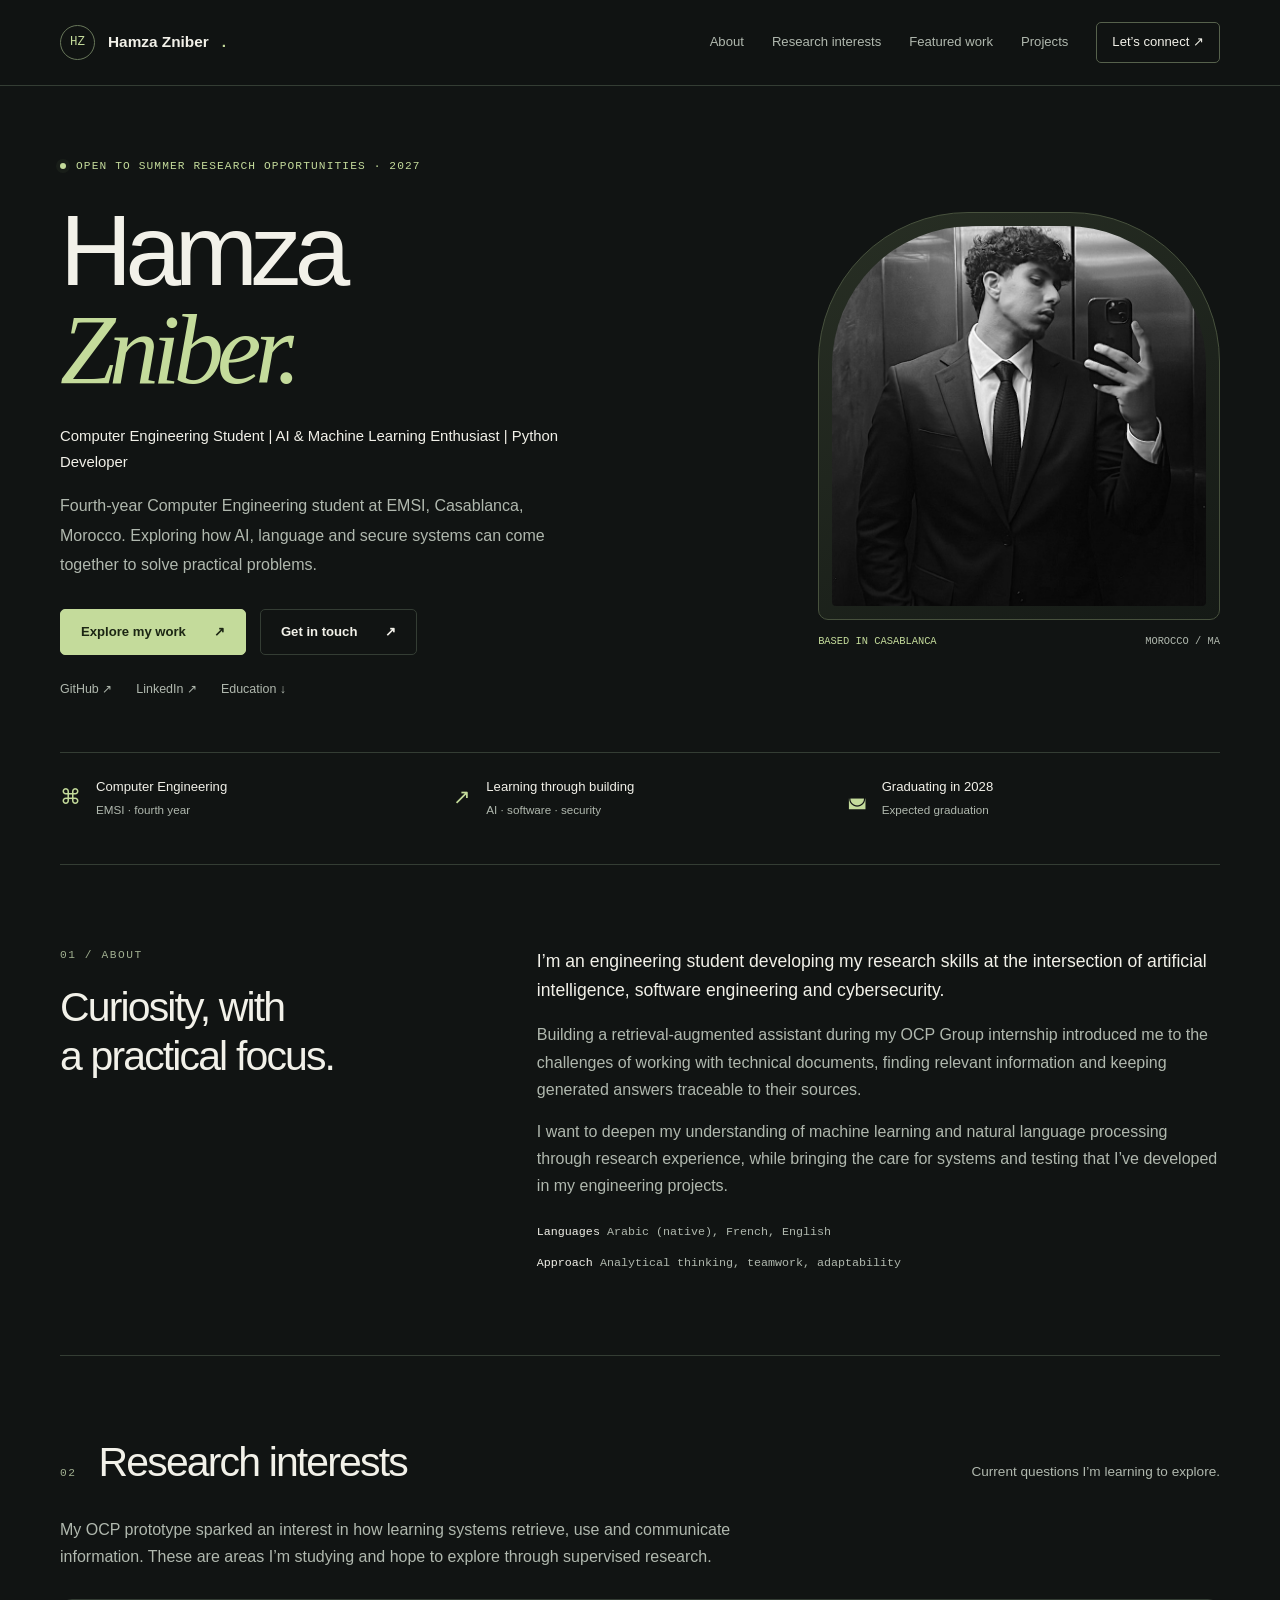
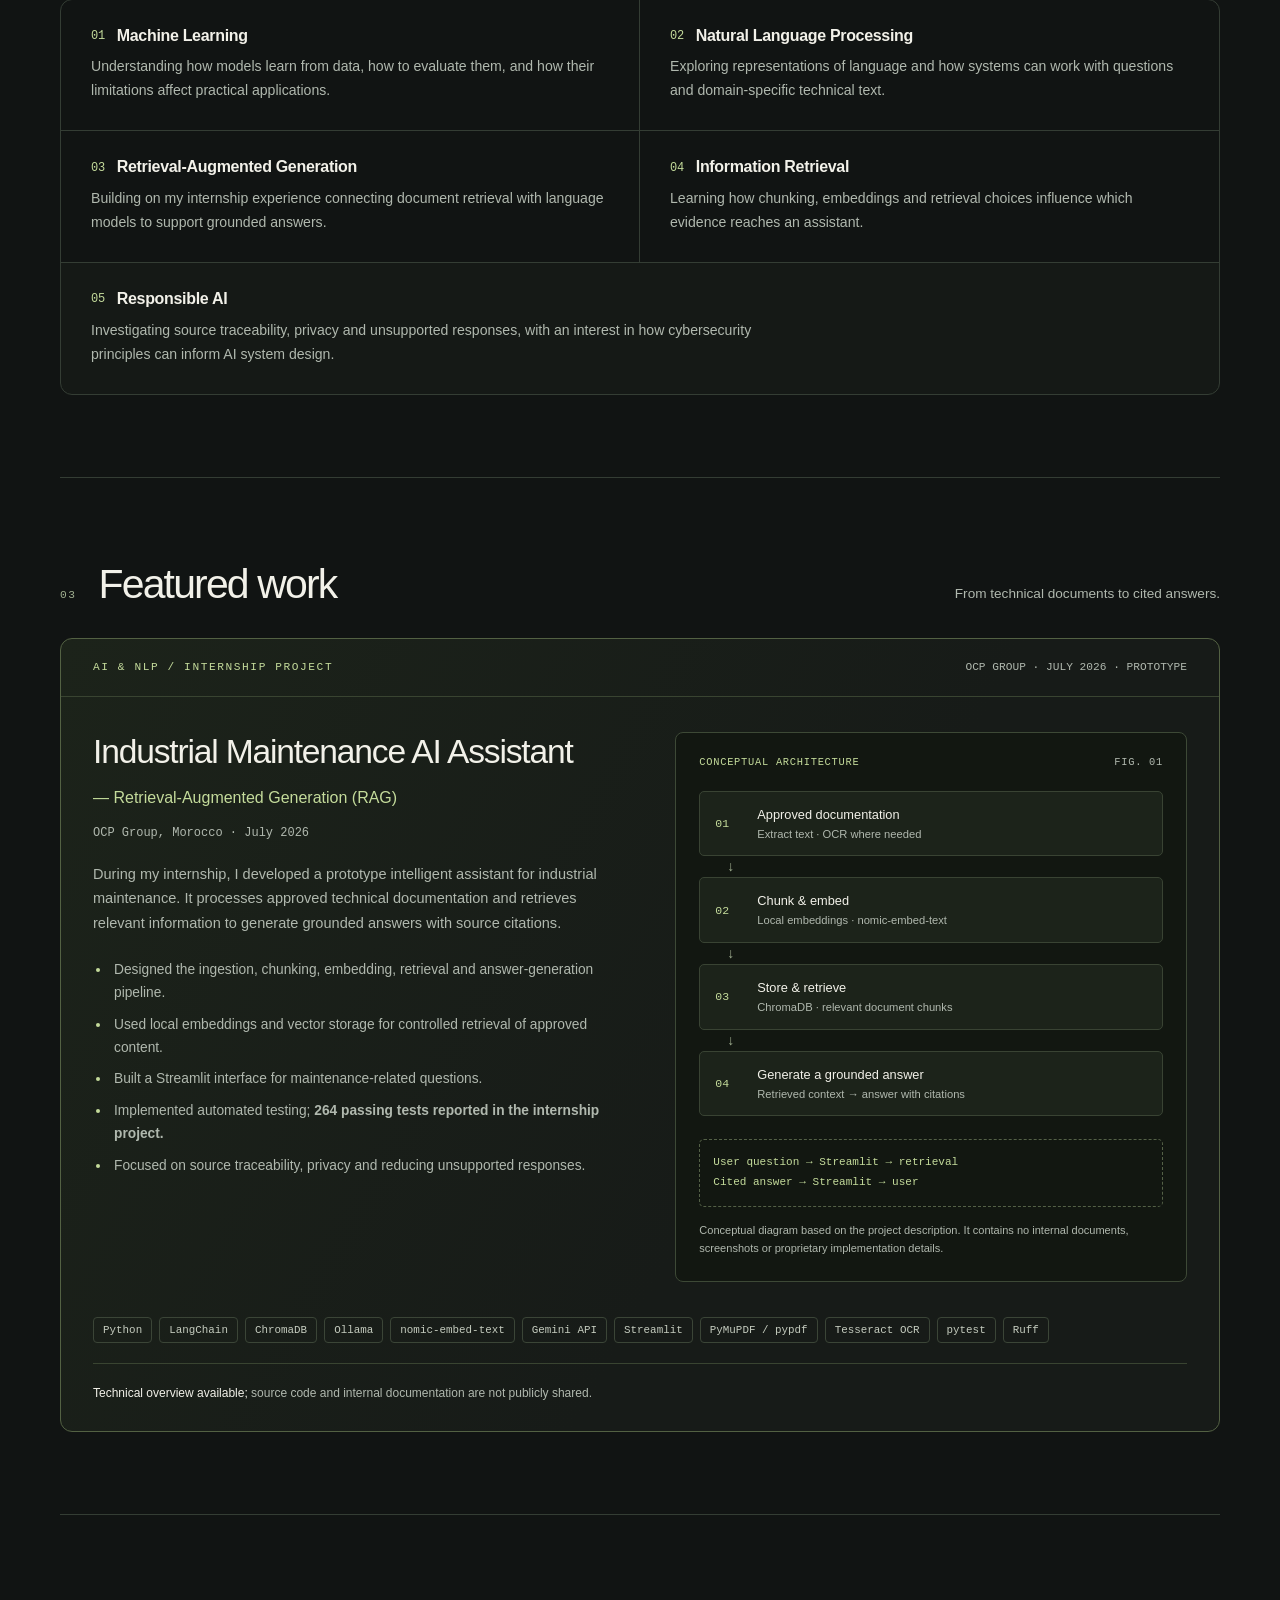
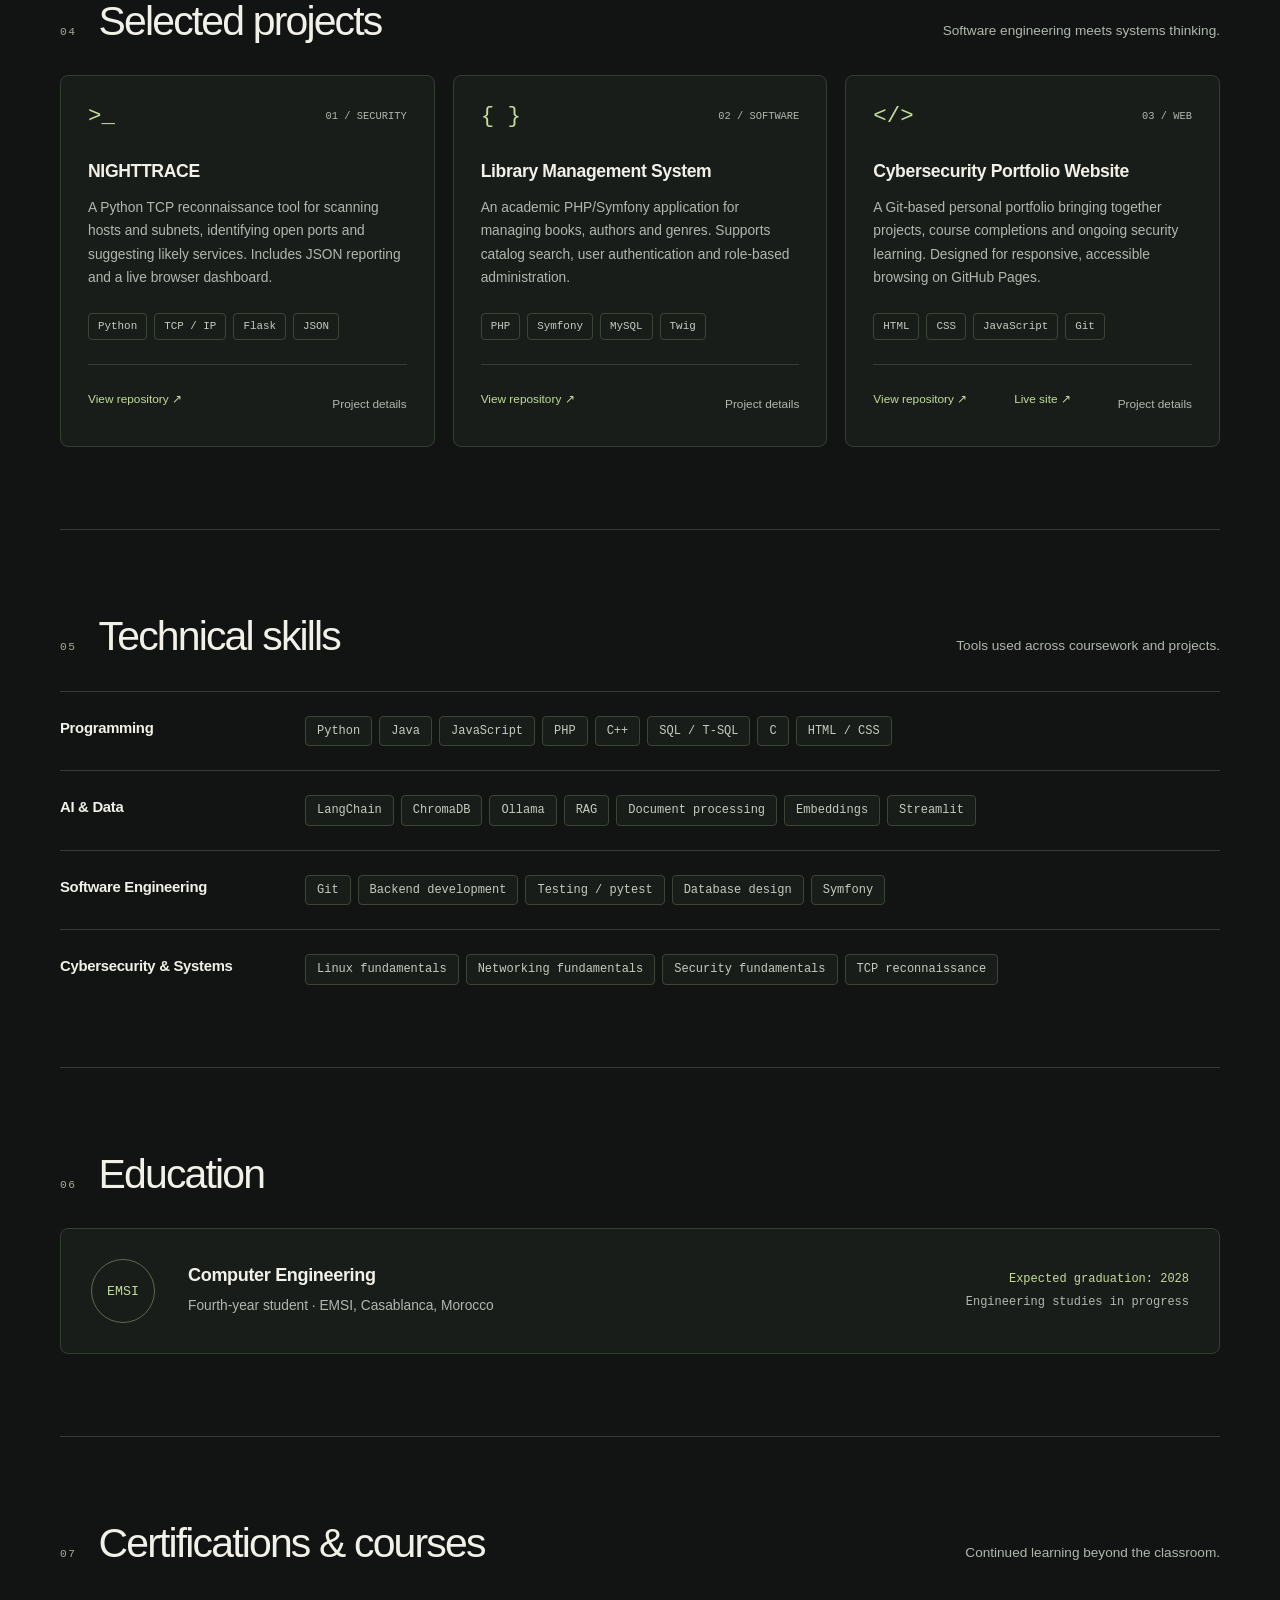
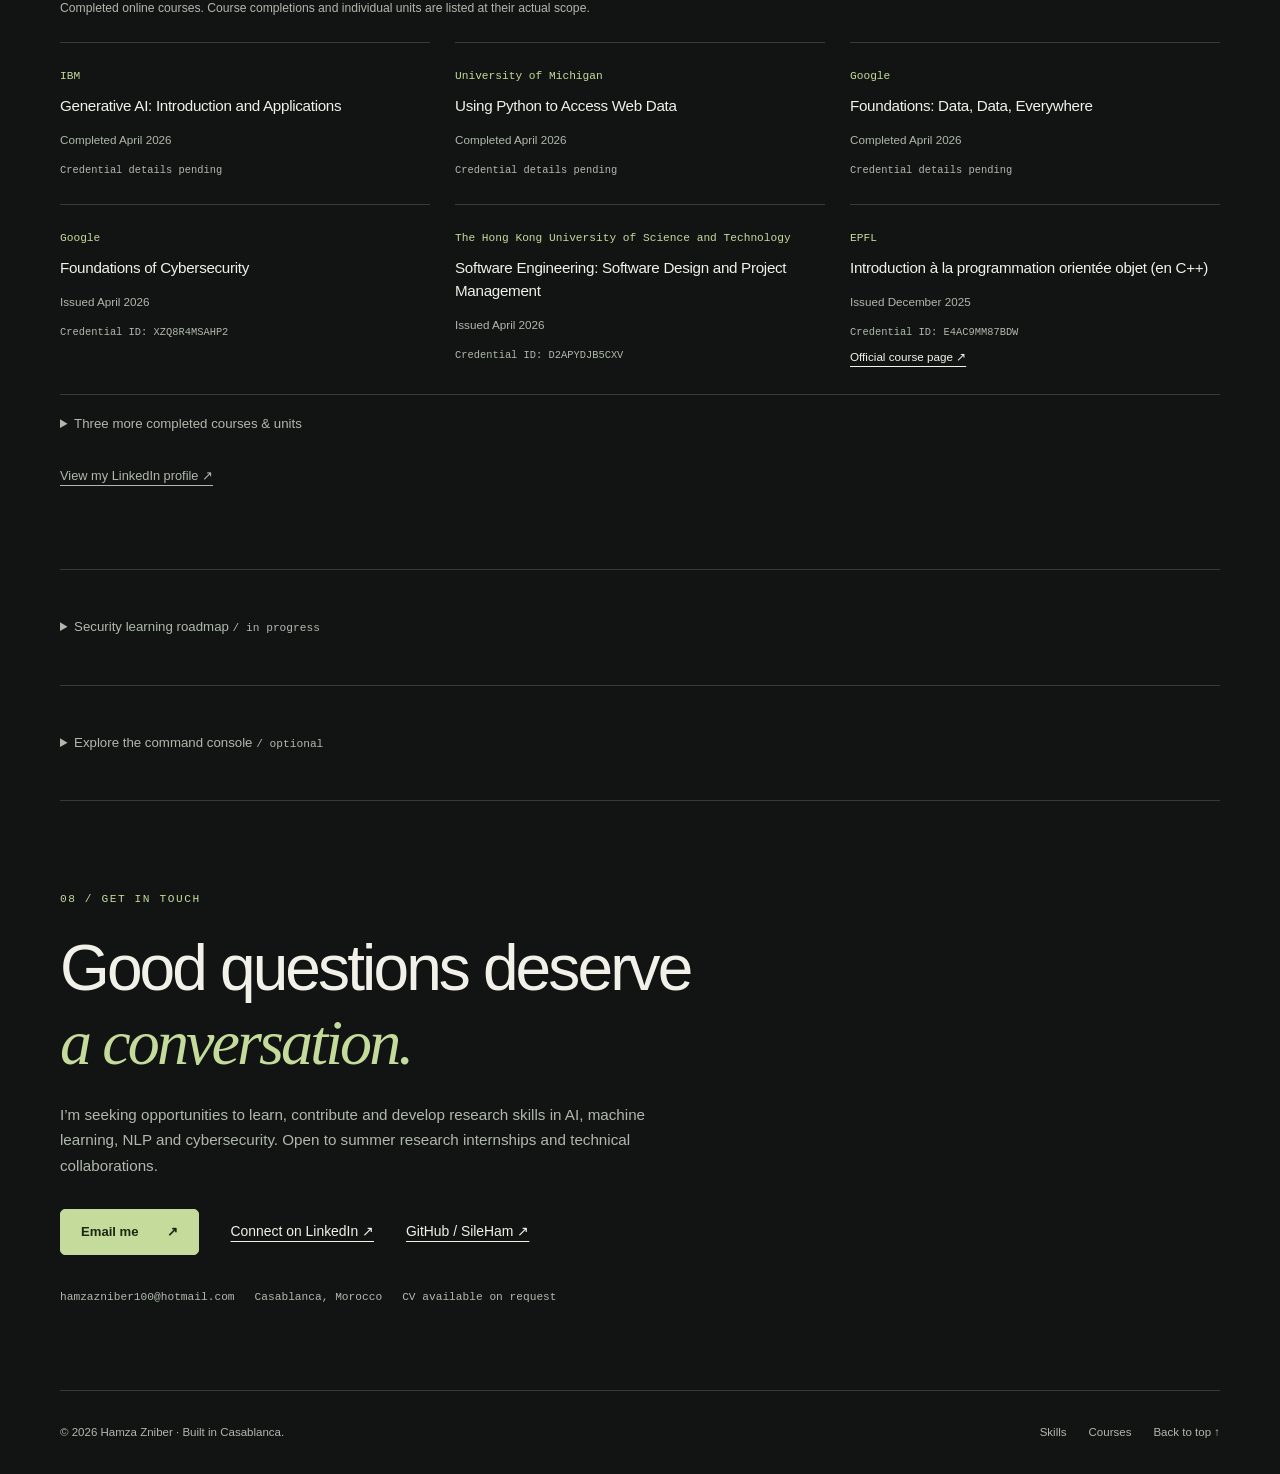
==== commit bc7f3689: "Use confirmed SileHam GitHub profile" ====
--- a/index.html
+++ b/index.html
@@ -54,7 +54,7 @@
             <a class="btn btn-secondary" href="mailto:hamzazniber100@hotmail.com">Get in touch <span aria-hidden="true">&#8599;</span></a>
           </div>
           <div class="hero-links">
-            <a href="https://github.com/Hvma0" target="_blank" rel="noopener noreferrer">GitHub <span aria-hidden="true">&#8599;</span></a>
+            <a href="https://github.com/SileHam" target="_blank" rel="noopener noreferrer">GitHub <span aria-hidden="true">&#8599;</span></a>
             <a href="https://www.linkedin.com/in/hamza-zniber/" target="_blank" rel="noopener noreferrer">LinkedIn <span aria-hidden="true">&#8599;</span></a>
             <a href="#education">Education <span aria-hidden="true">&darr;</span></a>
           </div>
@@ -321,7 +321,7 @@
         <div class="contact-actions">
           <a class="btn btn-primary" href="mailto:hamzazniber100@hotmail.com">Email me <span aria-hidden="true">&#8599;</span></a>
           <a href="https://www.linkedin.com/in/hamza-zniber/" target="_blank" rel="noopener noreferrer">Connect on LinkedIn &#8599;</a>
-          <a href="https://github.com/Hvma0" target="_blank" rel="noopener noreferrer">GitHub / Hvma0 &#8599;</a>
+          <a href="https://github.com/SileHam" target="_blank" rel="noopener noreferrer">GitHub / SileHam &#8599;</a>
         </div>
         <div class="contact-notes"><span>hamzazniber100@hotmail.com</span><span>Casablanca, Morocco</span><span>CV available on request</span></div>
       </div>
